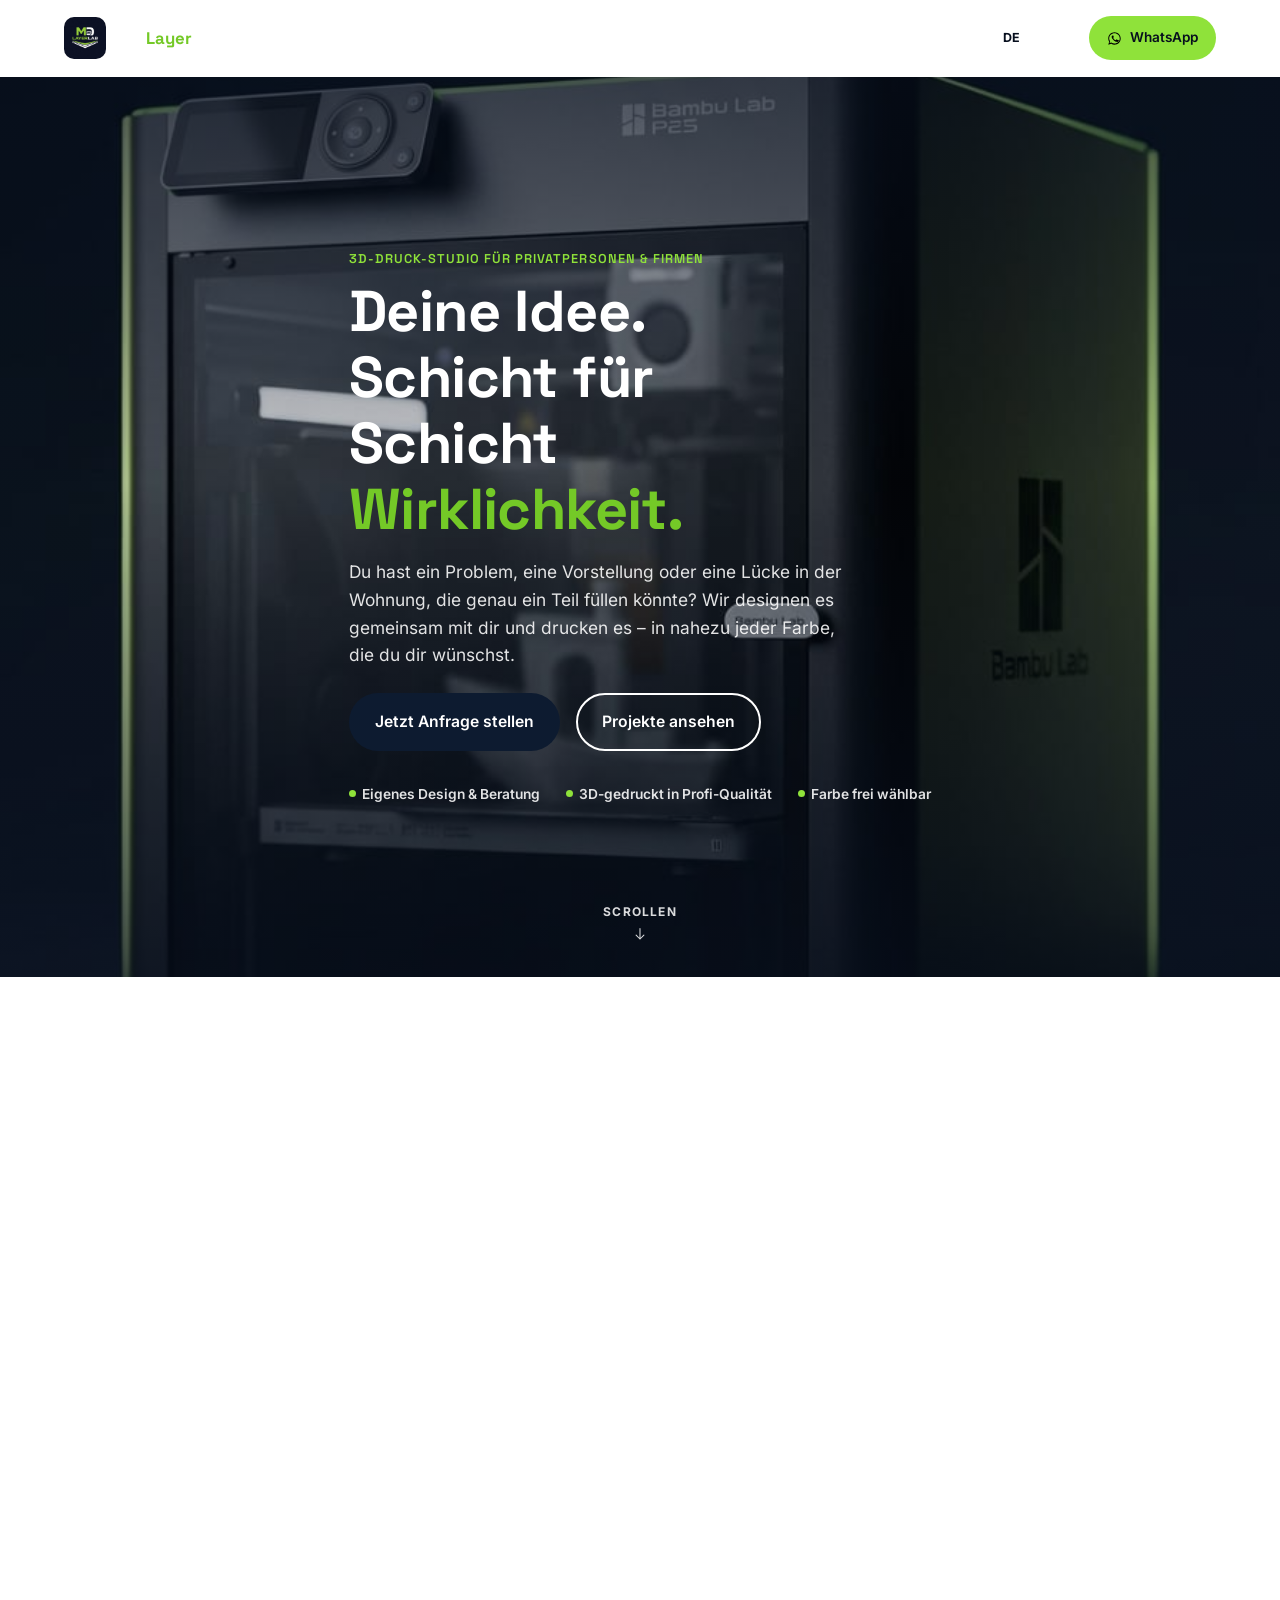
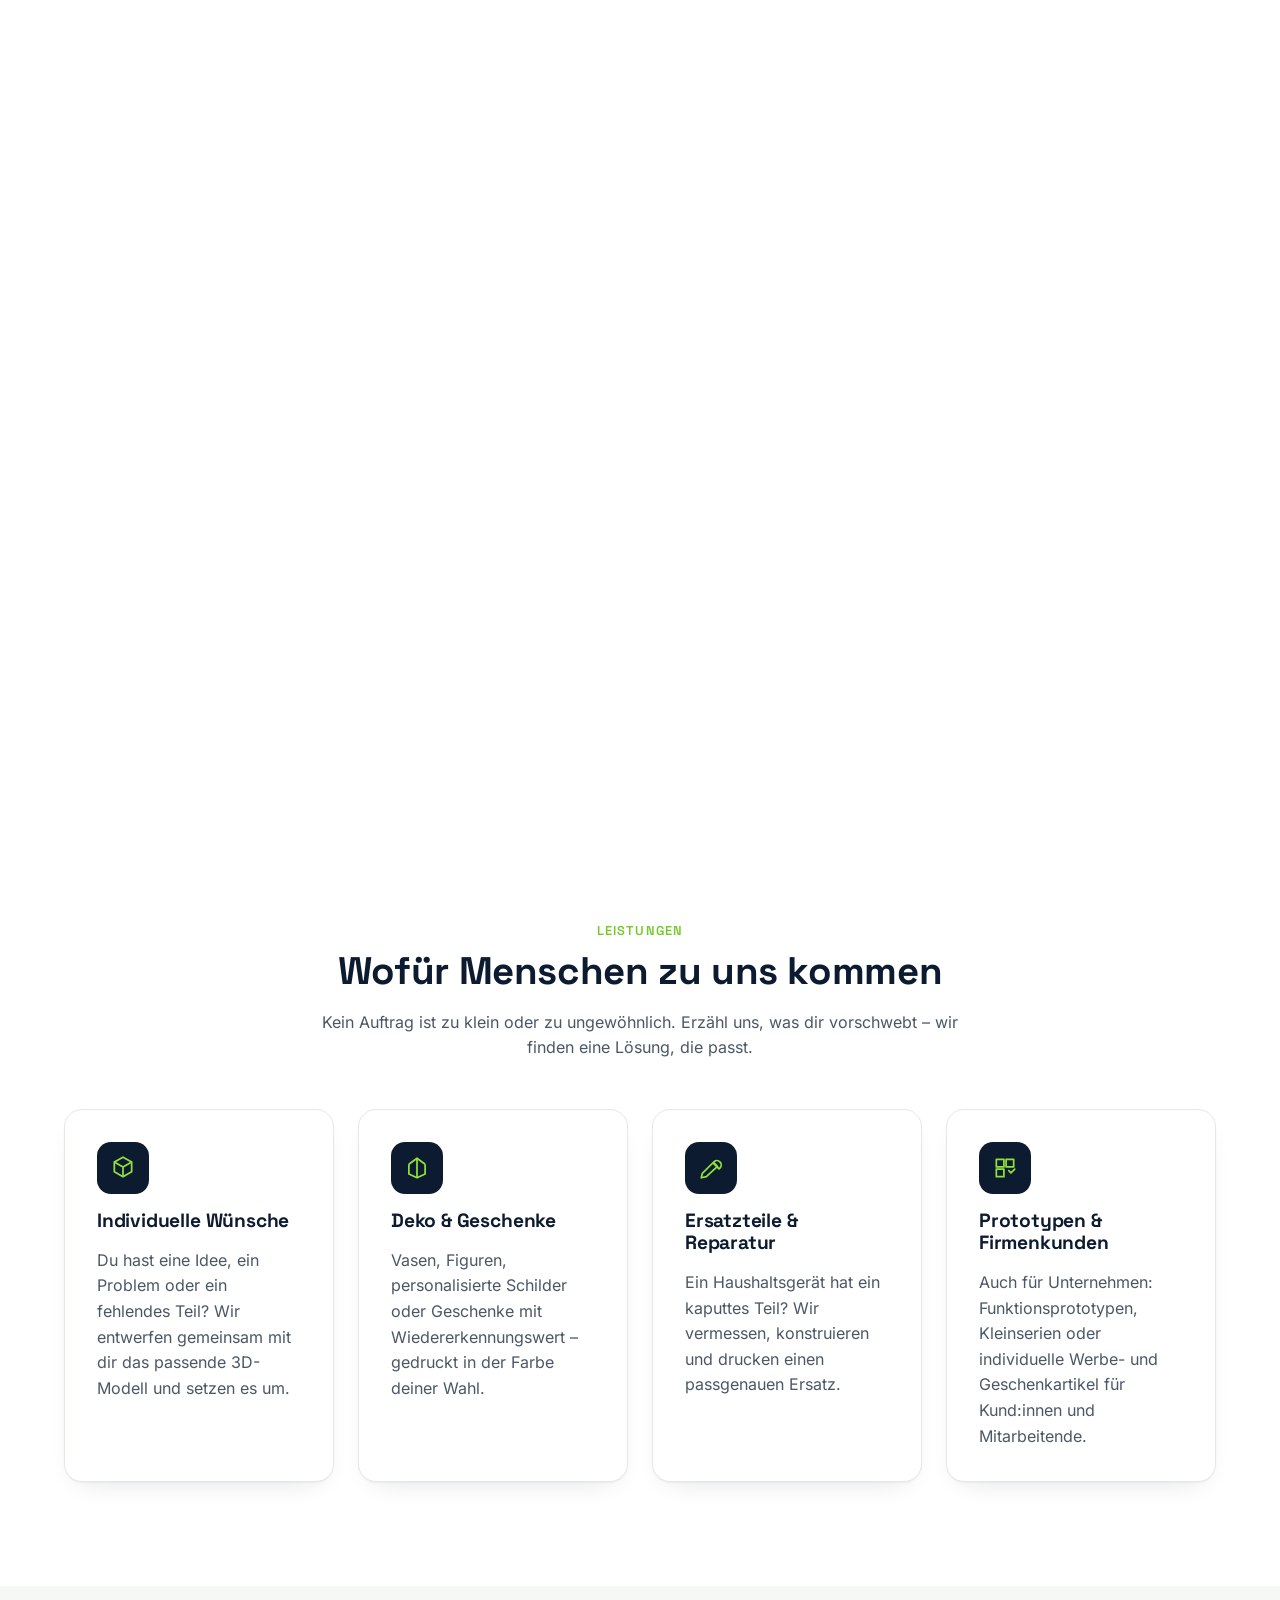
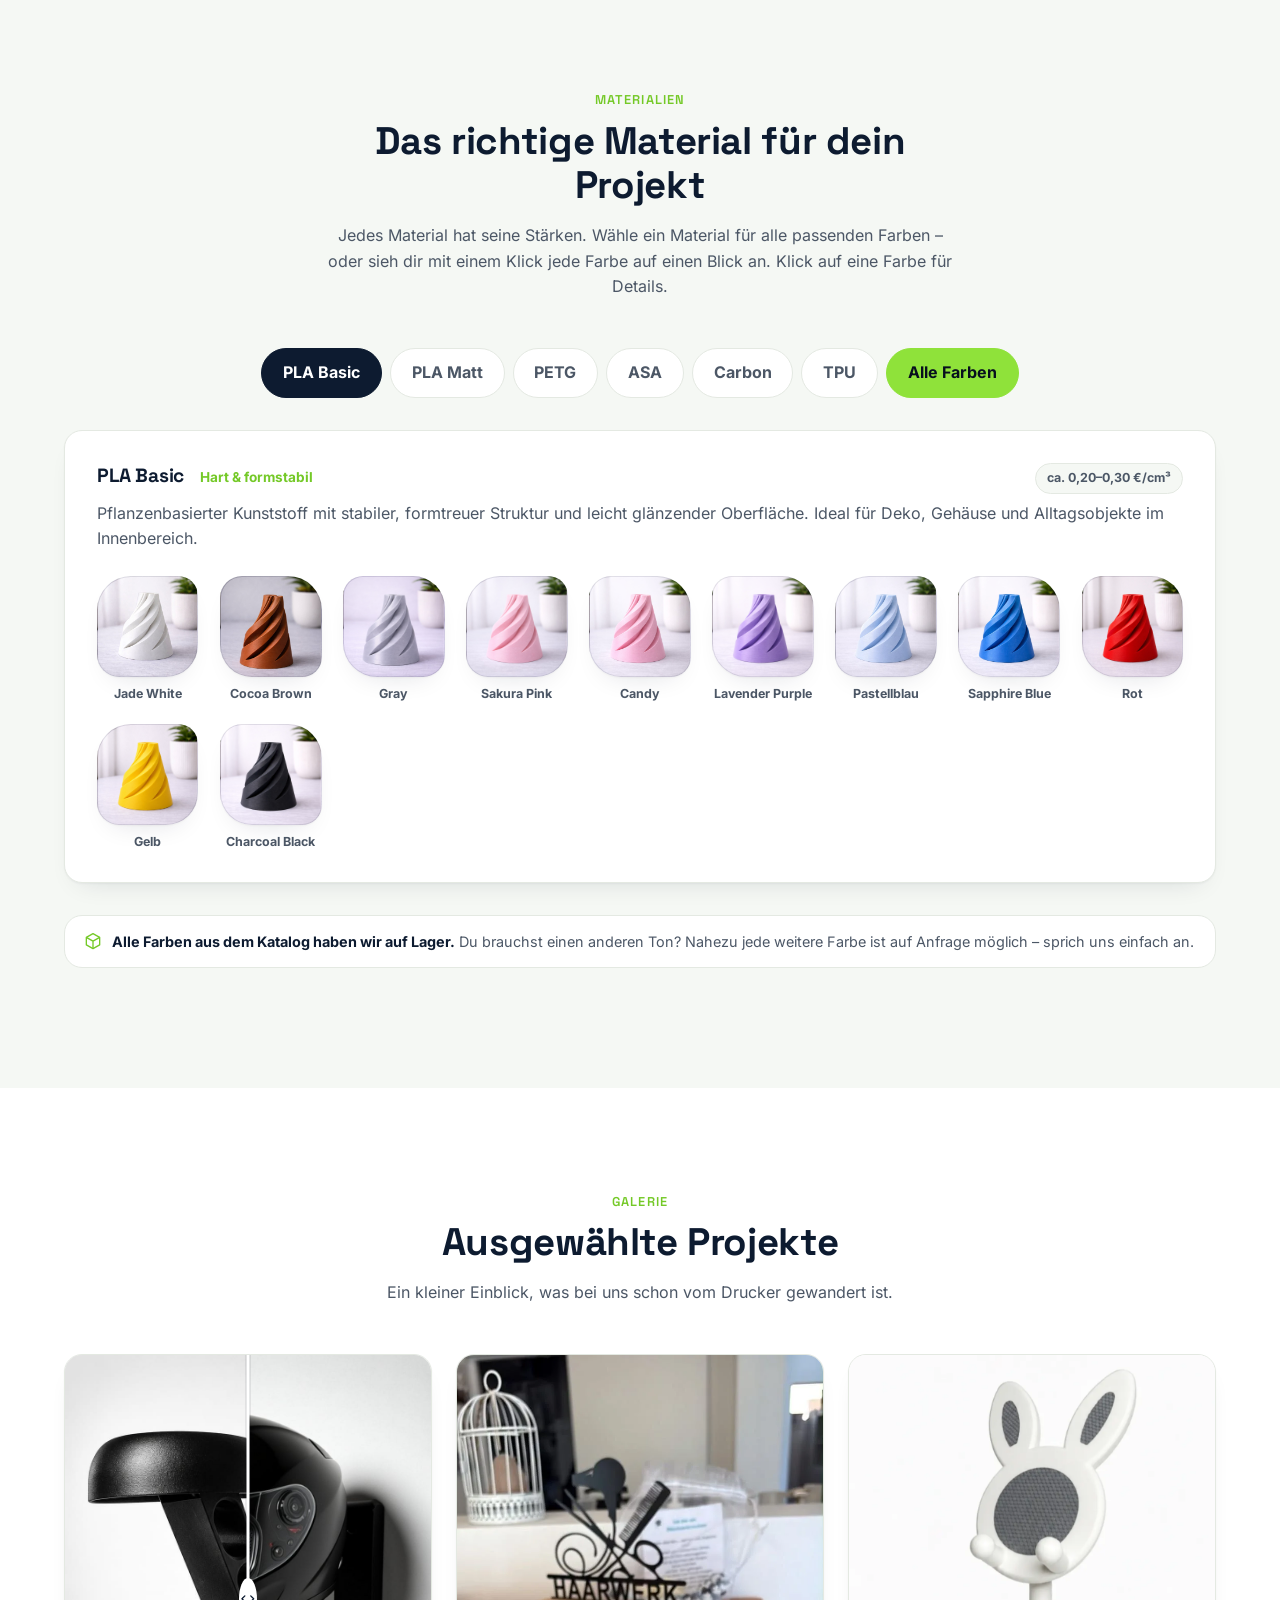
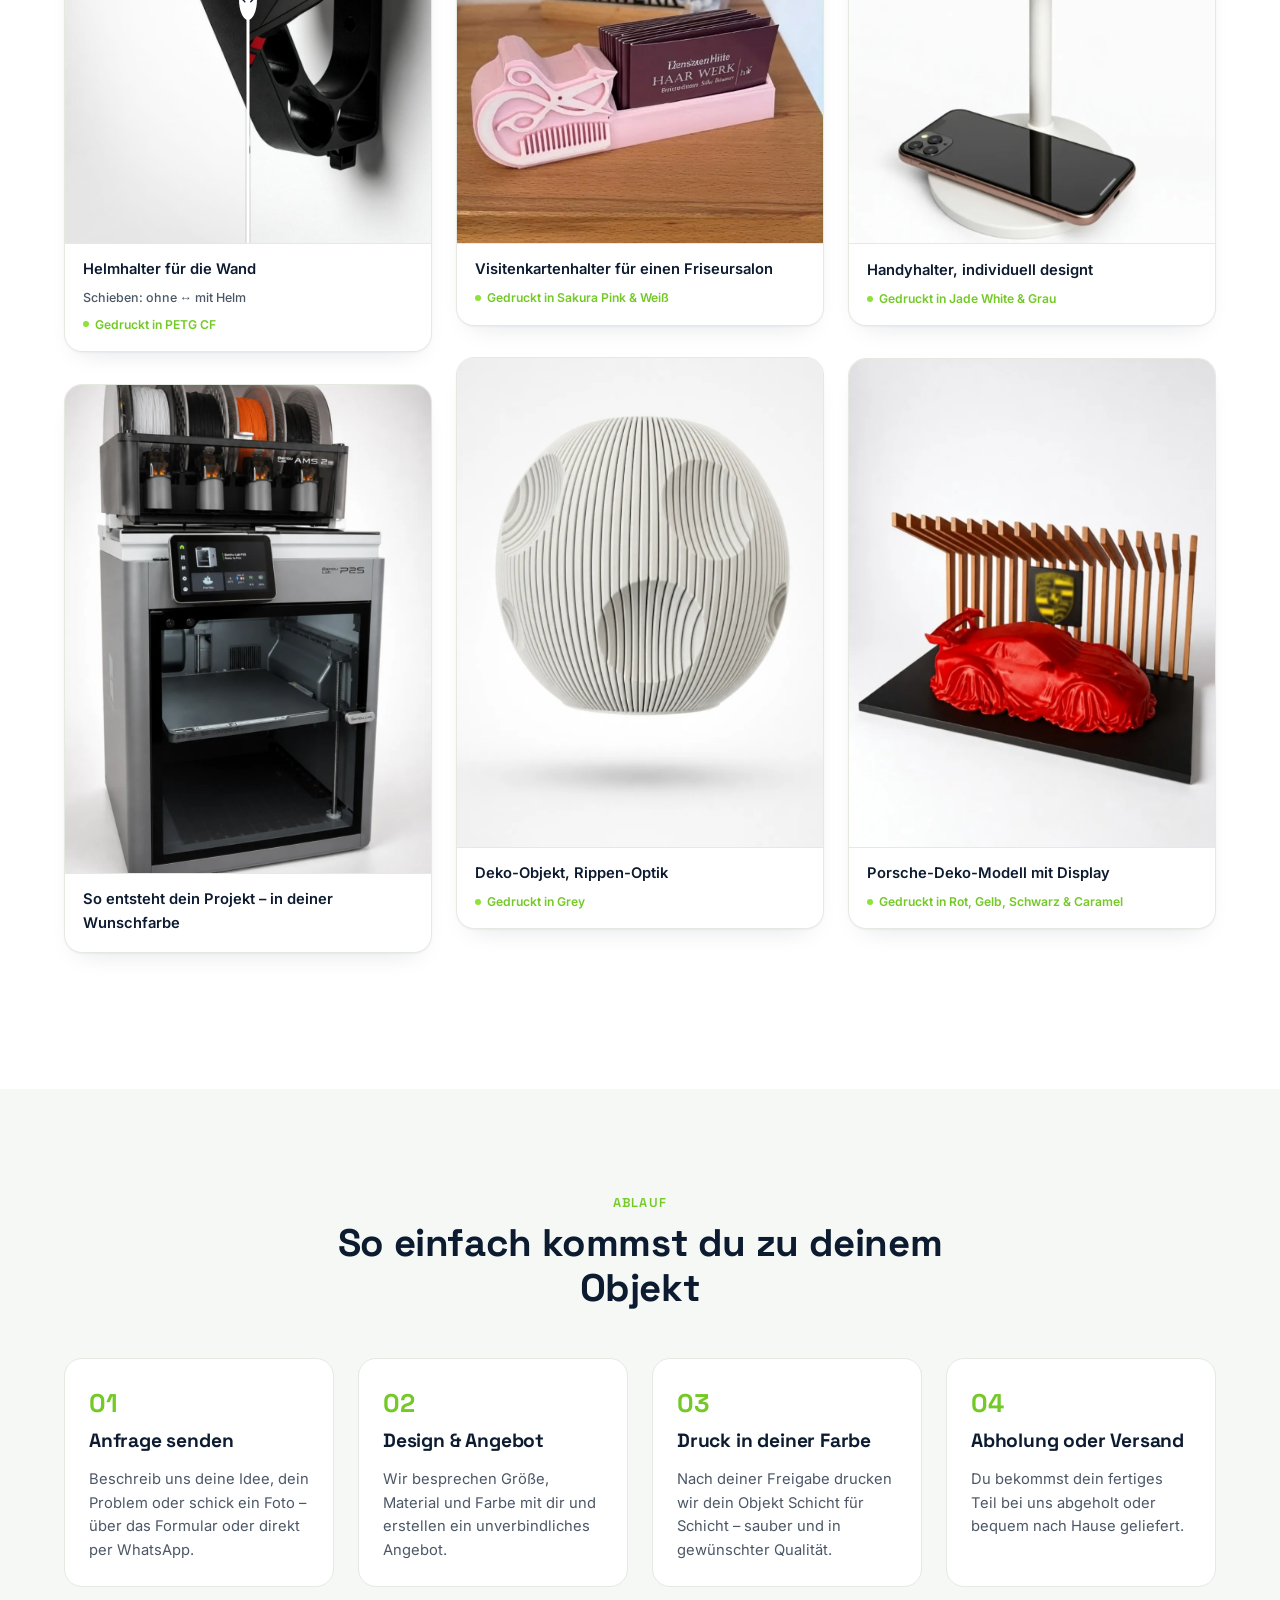
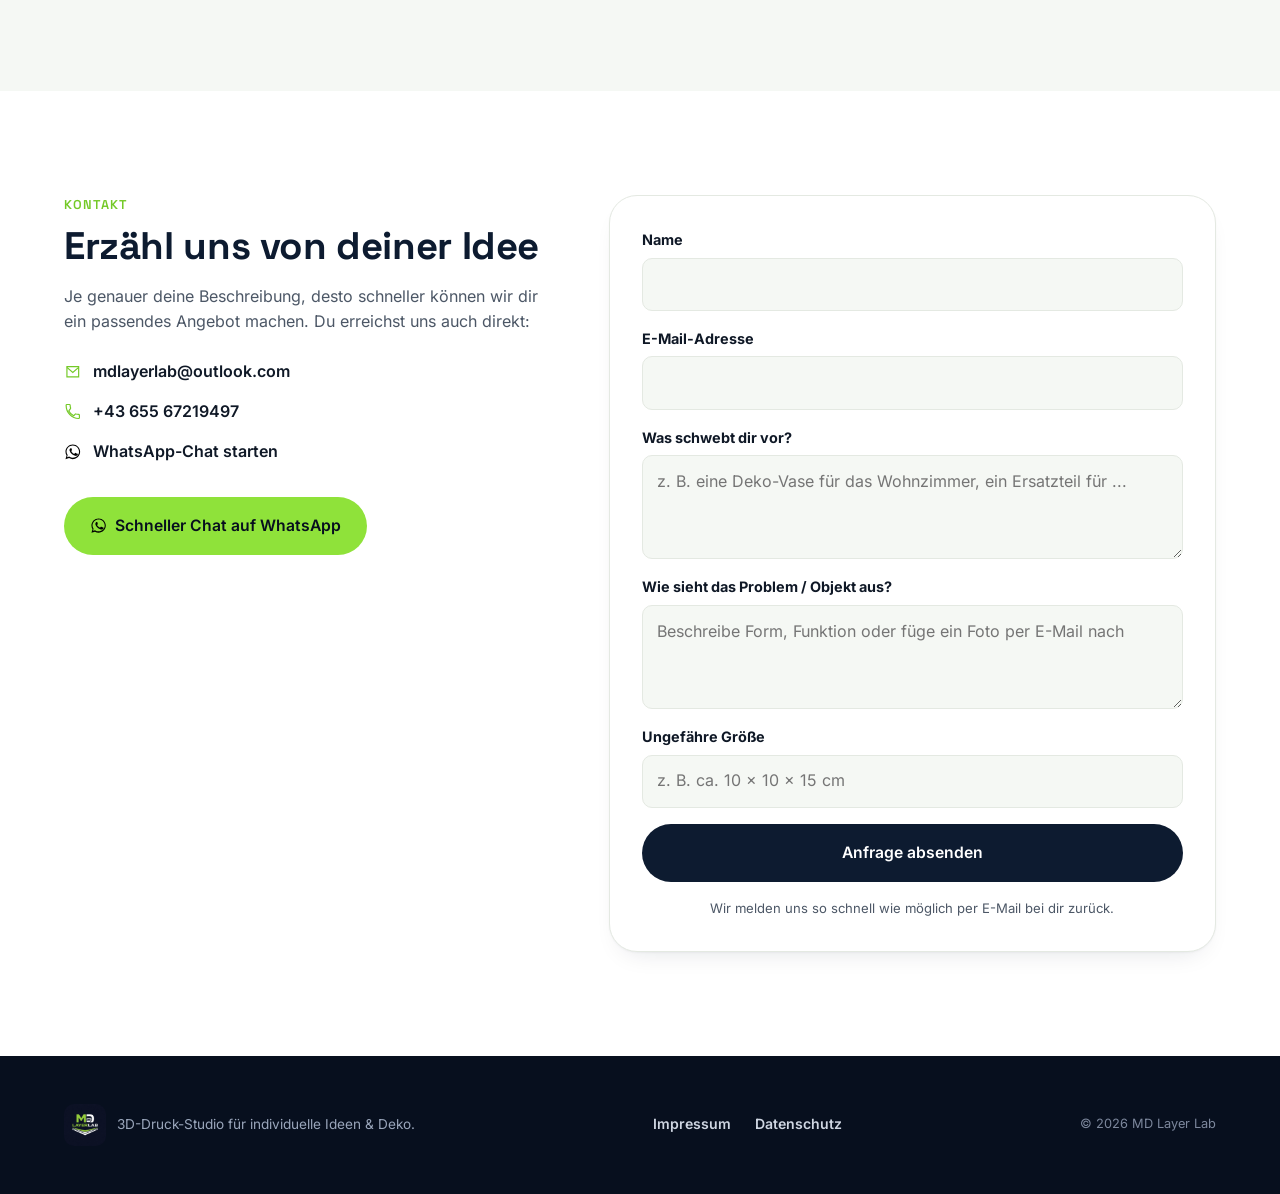
==== index.html @ 044ccdc5 "Self-host Google Fonts to avoid third-party requests Loading fonts live from Google's CDN sends visi" ====
<!DOCTYPE html>
<html lang="de" data-lang="de">
<head>
<meta charset="UTF-8">
<meta name="viewport" content="width=device-width, initial-scale=1">
<title>MD Layer Lab – 3D-Druck nach Maß für Privatpersonen</title>
<meta name="description" content="MD Layer Lab druckt deine Idee: Deko, Ersatzteile und individuelle Lösungen im 3D-Druck – in jeder Farbe, aus hochwertigem Material, persönlich betreut.">
<meta property="og:title" content="MD Layer Lab – 3D-Druck nach Maß">
<meta property="og:description" content="Deine Idee, dein Problem, deine Farbe – wir designen und drucken es für dich.">
<meta property="og:type" content="website">
<meta name="theme-color" content="#0d1b30">
<link rel="icon" href="assets/img/brand/favicon.png" type="image/png">
<link rel="stylesheet" href="assets/fonts/fonts.css">
<link rel="stylesheet" href="assets/css/style.css">
</head>
<body>

<!-- Intro / Layer-Build Animation -->
<div class="intro" id="intro" aria-hidden="true">
  <div class="intro-stack" id="introStack"></div>
  <div class="intro-word">
    <span>MD</span><span class="accent">LAYER</span><span>LAB</span>
  </div>
</div>

<a class="skip-link" href="#main">Zum Inhalt springen</a>

<header class="site-header" id="siteHeader">
  <div class="wrap header-inner">
    <a href="#top" class="brand">
      <img src="assets/img/brand/logo.jpg" alt="MD Layer Lab Logo" class="brand-mark">
      <span class="brand-word">MD <em>Layer</em> Lab</span>
    </a>

    <nav class="main-nav" id="mainNav" aria-label="Hauptnavigation">
      <a href="#leistungen" data-i18n="nav.services">Leistungen</a>
      <a href="#materialien" data-i18n="nav.materials">Materialien</a>
      <a href="#galerie" data-i18n="nav.gallery">Galerie</a>
      <a href="#ablauf" data-i18n="nav.process">Ablauf</a>
      <a href="#kontakt" data-i18n="nav.contact">Kontakt</a>
    </nav>

    <div class="header-actions">
      <button class="lang-toggle" id="langToggle" type="button" aria-label="Sprache wechseln / Switch language">
        <span class="lang-opt is-active" data-lang-opt="de">DE</span>
        <span class="lang-opt" data-lang-opt="en">EN</span>
      </button>
      <a class="btn btn-whatsapp btn-sm header-wa" href="https://wa.me/message/5LC736UJI4IAH1" target="_blank" rel="noopener">
        <svg viewBox="0 0 24 24" class="icon" aria-hidden="true"><path d="M17.5 14.4c-.3-.1-1.6-.8-1.9-.9-.2-.1-.4-.1-.6.1-.2.3-.7.9-.8 1-.1.2-.3.2-.5.1-.3-.1-1.2-.4-2.2-1.4-.8-.7-1.4-1.6-1.5-1.9-.2-.3 0-.4.1-.6.1-.1.3-.3.4-.5.1-.1.2-.3.2-.4.1-.2 0-.4 0-.5C11 9.2 10.5 8 10.3 7.5c-.2-.5-.4-.4-.6-.4h-.5c-.2 0-.5.1-.7.3-.2.3-1 .9-1 2.3s1 2.6 1.1 2.8c.1.2 2 3 4.8 4.3.7.3 1.2.5 1.6.6.7.2 1.3.2 1.8.1.5-.1 1.6-.7 1.9-1.3.2-.6.2-1.1.2-1.3-.1-.1-.3-.2-.5-.3z"/><path d="M12 2C6.5 2 2 6.5 2 12c0 1.9.5 3.7 1.5 5.2L2 22l4.9-1.4C8.4 21.5 10.2 22 12 22c5.5 0 10-4.5 10-10S17.5 2 12 2zm0 18c-1.6 0-3.2-.4-4.5-1.3l-.3-.2-3 .8.8-2.9-.2-.3C3.9 14.9 3.5 13.5 3.5 12 3.5 7.3 7.3 3.5 12 3.5S20.5 7.3 20.5 12 16.7 20 12 20z"/></svg>
        <span>WhatsApp</span>
      </a>
      <button class="nav-toggle" id="navToggle" aria-expanded="false" aria-controls="mainNav" aria-label="Menü öffnen">
        <span></span><span></span><span></span>
      </button>
    </div>
  </div>
</header>

<main id="main">

<!-- HERO -->
<section class="hero" id="top">
  <div class="hero-track">
    <div class="hero-pin">
      <video
        id="heroVideo"
        class="hero-video"
        src="assets/video/hero-print.mp4"
        poster="assets/img/brand/printer.jpg"
        muted
        playsinline
        preload="auto"
        aria-label="3D-Drucker beim Extrudieren von Filament"
      ></video>
      <div class="hero-scrim" aria-hidden="true"></div>

      <div class="wrap hero-content">
        <p class="eyebrow" data-i18n="hero.eyebrow">3D-Druck-Studio für Privatpersonen &amp; Firmen</p>
        <h1 data-i18n="hero.title">Deine Idee.<br>Schicht für Schicht<br><span class="accent-text">Wirklichkeit.</span></h1>
        <p class="lede" data-i18n="hero.lede">Du hast ein Problem, eine Vorstellung oder eine Lücke in der Wohnung, die genau ein Teil füllen könnte? Wir designen es gemeinsam mit dir und drucken es – in nahezu jeder Farbe, die du dir wünschst.</p>
        <div class="hero-cta">
          <a href="#kontakt" class="btn btn-primary" data-i18n="hero.ctaPrimary">Jetzt Anfrage stellen</a>
          <a href="#galerie" class="btn btn-ghost btn-ghost-light" data-i18n="hero.ctaSecondary">Projekte ansehen</a>
        </div>
        <ul class="hero-trust hero-trust-light">
          <li data-i18n="hero.trust1">Eigenes Design &amp; Beratung</li>
          <li data-i18n="hero.trust2">3D-gedruckt in Profi-Qualität</li>
          <li data-i18n="hero.trust3">Farbe frei wählbar</li>
        </ul>
      </div>

      <a class="hero-scroll-cue" href="#leistungen" aria-label="Nach unten scrollen">
        <span data-i18n="hero.scroll">Scrollen</span>
        <svg viewBox="0 0 24 24" class="icon" aria-hidden="true"><path d="M12 4v16m0 0l-6-6m6 6l6-6" fill="none" stroke="currentColor" stroke-width="1.6" stroke-linecap="round" stroke-linejoin="round"/></svg>
      </a>
    </div>
  </div>
</section>

<!-- LEISTUNGEN -->
<section class="section" id="leistungen">
  <div class="wrap">
    <div class="section-head">
      <p class="eyebrow" data-i18n="services.eyebrow">Leistungen</p>
      <h2 data-i18n="services.title">Wofür Menschen zu uns kommen</h2>
      <p class="section-lede" data-i18n="services.lede">Kein Auftrag ist zu klein oder zu ungewöhnlich. Erzähl uns, was dir vorschwebt – wir finden eine Lösung, die passt.</p>
    </div>
    <div class="cards cards-4">
      <article class="card">
        <div class="card-icon">
          <svg viewBox="0 0 24 24" class="icon"><path d="M12 2l8 4.5v9L12 20l-8-4.5v-9L12 2z" fill="none" stroke="currentColor" stroke-width="1.6" stroke-linejoin="round"/><path d="M4 6.5L12 11l8-4.5M12 11v9" fill="none" stroke="currentColor" stroke-width="1.6" stroke-linejoin="round"/></svg>
        </div>
        <h3 data-i18n="services.card1.title">Individuelle Wünsche</h3>
        <p data-i18n="services.card1.text">Du hast eine Idee, ein Problem oder ein fehlendes Teil? Wir entwerfen gemeinsam mit dir das passende 3D-Modell und setzen es um.</p>
      </article>
      <article class="card">
        <div class="card-icon">
          <svg viewBox="0 0 24 24" class="icon"><path d="M12 3v18M4.5 8.5L12 3l7.5 5.5M4.5 8.5v9L12 21l7.5-3.5v-9" fill="none" stroke="currentColor" stroke-width="1.6" stroke-linejoin="round"/></svg>
        </div>
        <h3 data-i18n="services.card2.title">Deko &amp; Geschenke</h3>
        <p data-i18n="services.card2.text">Vasen, Figuren, personalisierte Schilder oder Geschenke mit Wiedererkennungswert – gedruckt in der Farbe deiner Wahl.</p>
      </article>
      <article class="card">
        <div class="card-icon">
          <svg viewBox="0 0 24 24" class="icon"><path d="M14.7 6.3a4 4 0 015.7 5.6l-1 1-5.6-5.6 1-1zM3 21l1-4 10.3-10.3 3.7 3.7L7.7 20 3 21z" fill="none" stroke="currentColor" stroke-width="1.6" stroke-linejoin="round"/></svg>
        </div>
        <h3 data-i18n="services.card3.title">Ersatzteile &amp; Reparatur</h3>
        <p data-i18n="services.card3.text">Ein Haushaltsgerät hat ein kaputtes Teil? Wir vermessen, konstruieren und drucken einen passgenauen Ersatz.</p>
      </article>
      <article class="card">
        <div class="card-icon">
          <svg viewBox="0 0 24 24" class="icon"><path d="M4 4h7v7H4V4zm9 0h7v7h-7V4zM4 13h7v7H4v-7zm11.5 1.5l2 2 3.5-3.5" fill="none" stroke="currentColor" stroke-width="1.6" stroke-linejoin="round" stroke-linecap="round"/></svg>
        </div>
        <h3 data-i18n="services.card4.title">Prototypen &amp; Firmenkunden</h3>
        <p data-i18n="services.card4.text">Auch für Unternehmen: Funktionsprototypen, Kleinserien oder individuelle Werbe- und Geschenkartikel für Kund:innen und Mitarbeitende.</p>
      </article>
    </div>
  </div>
</section>

<!-- MATERIALIEN -->
<section class="section section-soft" id="materialien">
  <div class="wrap">
    <div class="section-head">
      <p class="eyebrow" data-i18n="materials.eyebrow">Materialien</p>
      <h2 data-i18n="materials.title">Das richtige Material für dein Projekt</h2>
      <p class="section-lede" data-i18n="materials.lede">Jedes Material hat seine Stärken. Wähle ein Material für alle passenden Farben – oder sieh dir mit einem Klick jede Farbe auf einen Blick an. Klick auf eine Farbe für Details.</p>
    </div>

    <div class="tabs" id="materialTabs">
      <div class="tab-list" role="tablist" aria-label="Materialien" id="tabList"></div>
      <div class="tab-panels" id="tabPanels"></div>
    </div>

    <p class="materials-note">
      <svg viewBox="0 0 24 24" aria-hidden="true"><path d="M12 2l8 4.5v9L12 20l-8-4.5v-9L12 2z" fill="none" stroke="currentColor" stroke-width="1.6" stroke-linejoin="round"/><path d="M4 6.5L12 11l8-4.5M12 11v9" fill="none" stroke="currentColor" stroke-width="1.6" stroke-linejoin="round"/></svg>
      <span data-i18n="materials.stock"><strong>Alle Farben aus dem Katalog haben wir auf Lager.</strong> Du brauchst einen anderen Ton? Nahezu jede weitere Farbe ist auf Anfrage möglich – sprich uns einfach an.</span>
    </p>
  </div>
</section>

<dialog class="color-dialog" id="colorDialog">
  <button class="color-dialog-close" id="colorDialogClose" type="button" aria-label="Schließen" data-i18n-aria="dialog.close">
    <svg viewBox="0 0 24 24" class="icon"><path d="M6 6l12 12M18 6L6 18" fill="none" stroke="currentColor" stroke-width="2" stroke-linecap="round"/></svg>
  </button>
  <div class="color-dialog-swatch" id="colorDialogSwatch"></div>
  <div class="color-dialog-body">
    <p class="color-dialog-material" id="colorDialogMaterial"></p>
    <h3 id="colorDialogName"></h3>
    <p id="colorDialogDesc"></p>
  </div>
</dialog>

<!-- GALERIE -->
<section class="section" id="galerie">
  <div class="wrap">
    <div class="section-head">
      <p class="eyebrow" data-i18n="gallery.eyebrow">Galerie</p>
      <h2 data-i18n="gallery.title">Ausgewählte Projekte</h2>
      <p class="section-lede" data-i18n="gallery.lede">Ein kleiner Einblick, was bei uns schon vom Drucker gewandert ist.</p>
    </div>
    <div class="showcase-grid">

      <figure class="showcase-card showcase-compare" id="helmCompare">
        <div class="compare-frame">
          <img src="assets/img/gallery/helm-mit.jpg" alt="Wandhalterung für Motorradhelm, mit montiertem Helm" class="compare-img-base">
          <img src="assets/img/gallery/helm-ohne.jpg" alt="Wandhalterung für Motorradhelm, ohne Helm" class="compare-img-top">
          <div
            class="compare-handle"
            role="slider"
            tabindex="0"
            aria-label="Vorher/Nachher: Helmhalter ohne oder mit Helm"
            aria-valuemin="0"
            aria-valuemax="100"
            aria-valuenow="50"
          ><span class="compare-handle-grip"><svg viewBox="0 0 24 24" class="icon"><path d="M8 8l-4 4 4 4M16 8l4 4-4 4" fill="none" stroke="currentColor" stroke-width="1.8" stroke-linecap="round" stroke-linejoin="round"/></svg></span></div>
        </div>
        <figcaption>
          <span data-i18n="gallery.helm">Helmhalter für die Wand</span>
          <span class="compare-hint" data-i18n="gallery.helmHint">Schieben: ohne ↔ mit Helm</span>
          <span class="showcase-material" data-i18n="gallery.helmMat">Gedruckt in PETG CF</span>
        </figcaption>
      </figure>

      <figure class="showcase-card">
        <picture><source srcset="assets/img/gallery/printer-ams.webp" type="image/webp"><img src="assets/img/gallery/printer-ams.jpg" alt="3D-Drucker mit automatischem Farbsystem und mehreren Filamentfarben" loading="lazy"></picture>
        <figcaption><span data-i18n="gallery.printer">So entsteht dein Projekt – in deiner Wunschfarbe</span></figcaption>
      </figure>

      <figure class="showcase-card">
        <picture><source srcset="assets/img/gallery/haarwerk.webp" type="image/webp"><img src="assets/img/gallery/haarwerk.jpg" alt="Visitenkarten-Halter für einen Friseursalon" loading="lazy"></picture>
        <figcaption>
          <span data-i18n="gallery.haarwerk">Visitenkartenhalter für einen Friseursalon</span>
          <span class="showcase-material" data-i18n="gallery.haarwerkMat">Gedruckt in Sakura Pink &amp; Weiß</span>
        </figcaption>
      </figure>

      <figure class="showcase-card">
        <picture><source srcset="assets/img/gallery/sphere.webp" type="image/webp"><img src="assets/img/gallery/sphere.jpg" alt="Gerippte Deko-Kugel" loading="lazy"></picture>
        <figcaption>
          <span data-i18n="gallery.sphere">Deko-Objekt, Rippen-Optik</span>
          <span class="showcase-material" data-i18n="gallery.sphereMat">Gedruckt in Grey</span>
        </figcaption>
      </figure>

      <figure class="showcase-card">
        <picture><source srcset="assets/img/gallery/bunny-halter.webp" type="image/webp"><img src="assets/img/gallery/bunny-halter.jpg" alt="Hasenförmiger Handyhalter" loading="lazy"></picture>
        <figcaption>
          <span data-i18n="gallery.bunny">Handyhalter, individuell designt</span>
          <span class="showcase-material" data-i18n="gallery.bunnyMat">Gedruckt in Jade White &amp; Grau</span>
        </figcaption>
      </figure>

      <figure class="showcase-card">
        <picture><source srcset="assets/img/gallery/porsche.webp" type="image/webp"><img src="assets/img/gallery/porsche.jpg" alt="3D-gedrucktes Porsche-Deko-Modell auf Vitrinen-Sockel" loading="lazy"></picture>
        <figcaption>
          <span data-i18n="gallery.porsche">Porsche-Deko-Modell mit Display</span>
          <span class="showcase-material" data-i18n="gallery.porscheMat">Gedruckt in Rot, Gelb, Schwarz &amp; Caramel</span>
        </figcaption>
      </figure>

    </div>
  </div>
</section>

<!-- ABLAUF -->
<section class="section section-soft" id="ablauf">
  <div class="wrap">
    <div class="section-head">
      <p class="eyebrow" data-i18n="process.eyebrow">Ablauf</p>
      <h2 data-i18n="process.title">So einfach kommst du zu deinem Objekt</h2>
    </div>
    <ol class="steps">
      <li class="step">
        <span class="step-num">01</span>
        <h3 data-i18n="process.step1.title">Anfrage senden</h3>
        <p data-i18n="process.step1.text">Beschreib uns deine Idee, dein Problem oder schick ein Foto – über das Formular oder direkt per WhatsApp.</p>
      </li>
      <li class="step">
        <span class="step-num">02</span>
        <h3 data-i18n="process.step2.title">Design &amp; Angebot</h3>
        <p data-i18n="process.step2.text">Wir besprechen Größe, Material und Farbe mit dir und erstellen ein unverbindliches Angebot.</p>
      </li>
      <li class="step">
        <span class="step-num">03</span>
        <h3 data-i18n="process.step3.title">Druck in deiner Farbe</h3>
        <p data-i18n="process.step3.text">Nach deiner Freigabe drucken wir dein Objekt Schicht für Schicht – sauber und in gewünschter Qualität.</p>
      </li>
      <li class="step">
        <span class="step-num">04</span>
        <h3 data-i18n="process.step4.title">Abholung oder Versand</h3>
        <p data-i18n="process.step4.text">Du bekommst dein fertiges Teil bei uns abgeholt oder bequem nach Hause geliefert.</p>
      </li>
    </ol>
  </div>
</section>

<!-- KONTAKT -->
<section class="section" id="kontakt">
  <div class="wrap kontakt-wrap">
    <div class="kontakt-info">
      <p class="eyebrow" data-i18n="contact.eyebrow">Kontakt</p>
      <h2 data-i18n="contact.title">Erzähl uns von deiner Idee</h2>
      <p class="section-lede" data-i18n="contact.lede">Je genauer deine Beschreibung, desto schneller können wir dir ein passendes Angebot machen. Du erreichst uns auch direkt:</p>

      <ul class="contact-list">
        <li>
          <svg viewBox="0 0 24 24" class="icon" aria-hidden="true"><path d="M4 5h16v14H4z" fill="none" stroke="currentColor" stroke-width="1.6"/><path d="M4 6l8 7 8-7" fill="none" stroke="currentColor" stroke-width="1.6"/></svg>
          <a href="mailto:mdlayerlab@outlook.com">mdlayerlab@outlook.com</a>
        </li>
        <li>
          <svg viewBox="0 0 24 24" class="icon" aria-hidden="true"><path d="M6.6 10.8c1.4 2.8 3.8 5.1 6.6 6.6l2.2-2.2c.3-.3.7-.4 1-.2 1.1.4 2.3.6 3.5.6.6 0 1.1.5 1.1 1.1V20c0 .6-.5 1.1-1.1 1.1C10.7 21.1 2.9 13.3 2.9 3.1 2.9 2.5 3.4 2 4 2h3.3c.6 0 1.1.5 1.1 1.1 0 1.2.2 2.4.6 3.5.1.4 0 .8-.2 1L6.6 10.8z" fill="none" stroke="currentColor" stroke-width="1.6" stroke-linejoin="round"/></svg>
          <a href="tel:+436556 7219497">+43 655 67219497</a>
        </li>
        <li>
          <svg viewBox="0 0 24 24" class="icon" aria-hidden="true"><path d="M17.5 14.4c-.3-.1-1.6-.8-1.9-.9-.2-.1-.4-.1-.6.1-.2.3-.7.9-.8 1-.1.2-.3.2-.5.1-.3-.1-1.2-.4-2.2-1.4-.8-.7-1.4-1.6-1.5-1.9-.2-.3 0-.4.1-.6.1-.1.3-.3.4-.5.1-.1.2-.3.2-.4.1-.2 0-.4 0-.5C11 9.2 10.5 8 10.3 7.5c-.2-.5-.4-.4-.6-.4h-.5c-.2 0-.5.1-.7.3-.2.3-1 .9-1 2.3s1 2.6 1.1 2.8c.1.2 2 3 4.8 4.3.7.3 1.2.5 1.6.6.7.2 1.3.2 1.8.1.5-.1 1.6-.7 1.9-1.3.2-.6.2-1.1.2-1.3-.1-.1-.3-.2-.5-.3z"/><path d="M12 2C6.5 2 2 6.5 2 12c0 1.9.5 3.7 1.5 5.2L2 22l4.9-1.4C8.4 21.5 10.2 22 12 22c5.5 0 10-4.5 10-10S17.5 2 12 2zm0 18c-1.6 0-3.2-.4-4.5-1.3l-.3-.2-3 .8.8-2.9-.2-.3C3.9 14.9 3.5 13.5 3.5 12 3.5 7.3 7.3 3.5 12 3.5S20.5 7.3 20.5 12 16.7 20 12 20z"/></svg>
          <a href="https://wa.me/message/5LC736UJI4IAH1" target="_blank" rel="noopener" data-i18n="contact.whatsapp">WhatsApp-Chat starten</a>
        </li>
      </ul>

      <a class="btn btn-whatsapp" href="https://wa.me/message/5LC736UJI4IAH1" target="_blank" rel="noopener">
        <svg viewBox="0 0 24 24" class="icon" aria-hidden="true"><path d="M17.5 14.4c-.3-.1-1.6-.8-1.9-.9-.2-.1-.4-.1-.6.1-.2.3-.7.9-.8 1-.1.2-.3.2-.5.1-.3-.1-1.2-.4-2.2-1.4-.8-.7-1.4-1.6-1.5-1.9-.2-.3 0-.4.1-.6.1-.1.3-.3.4-.5.1-.1.2-.3.2-.4.1-.2 0-.4 0-.5C11 9.2 10.5 8 10.3 7.5c-.2-.5-.4-.4-.6-.4h-.5c-.2 0-.5.1-.7.3-.2.3-1 .9-1 2.3s1 2.6 1.1 2.8c.1.2 2 3 4.8 4.3.7.3 1.2.5 1.6.6.7.2 1.3.2 1.8.1.5-.1 1.6-.7 1.9-1.3.2-.6.2-1.1.2-1.3-.1-.1-.3-.2-.5-.3z"/><path d="M12 2C6.5 2 2 6.5 2 12c0 1.9.5 3.7 1.5 5.2L2 22l4.9-1.4C8.4 21.5 10.2 22 12 22c5.5 0 10-4.5 10-10S17.5 2 12 2zm0 18c-1.6 0-3.2-.4-4.5-1.3l-.3-.2-3 .8.8-2.9-.2-.3C3.9 14.9 3.5 13.5 3.5 12 3.5 7.3 7.3 3.5 12 3.5S20.5 7.3 20.5 12 16.7 20 12 20z"/></svg>
        <span data-i18n="contact.whatsappBtn">Schneller Chat auf WhatsApp</span>
      </a>
    </div>

    <form class="kontakt-form" id="kontaktForm" action="https://formsubmit.co/mdlayerlab@outlook.com" method="POST">
      <input type="hidden" name="_subject" value="Neue Anfrage über die Website">
      <input type="hidden" name="_template" value="table">
      <input type="hidden" name="_captcha" value="false">
      <input type="text" name="_honey" class="hp-field" tabindex="-1" autocomplete="off" aria-hidden="true">

      <div class="form-row">
        <label for="f-name" data-i18n="form.name">Name</label>
        <input id="f-name" name="Name" type="text" required autocomplete="name">
      </div>

      <div class="form-row">
        <label for="f-email" data-i18n="form.email">E-Mail-Adresse</label>
        <input id="f-email" name="E-Mail" type="email" required autocomplete="email">
      </div>

      <div class="form-row">
        <label for="f-idea" data-i18n="form.idea">Was schwebt dir vor?</label>
        <textarea id="f-idea" name="Idee / Vorstellung" rows="3" required data-i18n-ph="form.ideaPh" placeholder="z. B. eine Deko-Vase für das Wohnzimmer, ein Ersatzteil für ..."></textarea>
      </div>

      <div class="form-row">
        <label for="f-problem" data-i18n="form.problem">Wie sieht das Problem / Objekt aus?</label>
        <textarea id="f-problem" name="Beschreibung des Problems / Objekts" rows="3" data-i18n-ph="form.problemPh" placeholder="Beschreibe Form, Funktion oder füge ein Foto per E-Mail nach"></textarea>
      </div>

      <div class="form-row">
        <label for="f-size" data-i18n="form.size">Ungefähre Größe</label>
        <input id="f-size" name="Größe" type="text" data-i18n-ph="form.sizePh" placeholder="z. B. ca. 10 x 10 x 15 cm">
      </div>

      <button type="submit" class="btn btn-primary btn-block" data-i18n="form.submit">Anfrage absenden</button>
      <p class="form-note" data-i18n="form.note">Wir melden uns so schnell wie möglich per E-Mail bei dir zurück.</p>
    </form>
  </div>
</section>

</main>

<footer class="site-footer">
  <div class="wrap footer-inner">
    <div class="footer-brand">
      <img src="assets/img/brand/logo.jpg" alt="MD Layer Lab Logo" class="brand-mark">
      <p data-i18n="footer.tagline">3D-Druck-Studio für individuelle Ideen &amp; Deko.</p>
    </div>
    <nav class="footer-nav" aria-label="Rechtliches">
      <a href="impressum.html" data-i18n="footer.impressum">Impressum</a>
      <a href="datenschutz.html" data-i18n="footer.privacy">Datenschutz</a>
    </nav>
    <p class="footer-copy">&copy; <span id="year"></span> MD Layer Lab</p>
  </div>
</footer>

<script src="assets/js/main.js"></script>
</body>
</html>
---- assets/fonts/fonts.css ----
@font-face{
  font-family:'Inter';
  font-style:normal;
  font-weight:400;
  font-display:swap;
  src:url('../fonts/Inter-400.woff2') format('woff2');
  unicode-range:U+0000-00FF, U+0131, U+0152-0153, U+02BB-02BC, U+02C6, U+02DA, U+02DC, U+0304, U+0308, U+0329, U+2000-206F, U+20AC, U+2122, U+2191, U+2193, U+2212, U+2215, U+FEFF, U+FFFD;
}

@font-face{
  font-family:'Inter';
  font-style:normal;
  font-weight:500;
  font-display:swap;
  src:url('../fonts/Inter-500.woff2') format('woff2');
  unicode-range:U+0000-00FF, U+0131, U+0152-0153, U+02BB-02BC, U+02C6, U+02DA, U+02DC, U+0304, U+0308, U+0329, U+2000-206F, U+20AC, U+2122, U+2191, U+2193, U+2212, U+2215, U+FEFF, U+FFFD;
}

@font-face{
  font-family:'Inter';
  font-style:normal;
  font-weight:600;
  font-display:swap;
  src:url('../fonts/Inter-600.woff2') format('woff2');
  unicode-range:U+0000-00FF, U+0131, U+0152-0153, U+02BB-02BC, U+02C6, U+02DA, U+02DC, U+0304, U+0308, U+0329, U+2000-206F, U+20AC, U+2122, U+2191, U+2193, U+2212, U+2215, U+FEFF, U+FFFD;
}

@font-face{
  font-family:'Inter';
  font-style:normal;
  font-weight:700;
  font-display:swap;
  src:url('../fonts/Inter-700.woff2') format('woff2');
  unicode-range:U+0000-00FF, U+0131, U+0152-0153, U+02BB-02BC, U+02C6, U+02DA, U+02DC, U+0304, U+0308, U+0329, U+2000-206F, U+20AC, U+2122, U+2191, U+2193, U+2212, U+2215, U+FEFF, U+FFFD;
}

@font-face{
  font-family:'Space Grotesk';
  font-style:normal;
  font-weight:500;
  font-display:swap;
  src:url('../fonts/Space-Grotesk-500.woff2') format('woff2');
  unicode-range:U+0000-00FF, U+0131, U+0152-0153, U+02BB-02BC, U+02C6, U+02DA, U+02DC, U+0304, U+0308, U+0329, U+2000-206F, U+20AC, U+2122, U+2191, U+2193, U+2212, U+2215, U+FEFF, U+FFFD;
}

@font-face{
  font-family:'Space Grotesk';
  font-style:normal;
  font-weight:600;
  font-display:swap;
  src:url('../fonts/Space-Grotesk-600.woff2') format('woff2');
  unicode-range:U+0000-00FF, U+0131, U+0152-0153, U+02BB-02BC, U+02C6, U+02DA, U+02DC, U+0304, U+0308, U+0329, U+2000-206F, U+20AC, U+2122, U+2191, U+2193, U+2212, U+2215, U+FEFF, U+FFFD;
}

@font-face{
  font-family:'Space Grotesk';
  font-style:normal;
  font-weight:700;
  font-display:swap;
  src:url('../fonts/Space-Grotesk-700.woff2') format('woff2');
  unicode-range:U+0000-00FF, U+0131, U+0152-0153, U+02BB-02BC, U+02C6, U+02DA, U+02DC, U+0304, U+0308, U+0329, U+2000-206F, U+20AC, U+2122, U+2191, U+2193, U+2212, U+2215, U+FEFF, U+FFFD;
}
---- assets/css/style.css ----
/* ============ Tokens ============ */
:root{
  --navy-900:#070f1e;
  --navy-800:#0d1b30;
  --navy-700:#15294a;
  --navy-600:#20396200;
  --green-500:#8fe23a;
  --green-600:#74c927;
  --green-100:#e9fbd3;
  --white:#ffffff;
  --bg:#ffffff;
  --bg-soft:#f5f8f4;
  --ink:#0f1826;
  --ink-soft:#4c5766;
  --border:#e4e9e2;

  --font-head:'Space Grotesk', 'Inter', sans-serif;
  --font-body:'Inter', sans-serif;

  --space-1:.5rem;
  --space-2:1rem;
  --space-3:1.5rem;
  --space-4:2rem;
  --space-5:3rem;
  --space-6:4.5rem;
  --space-7:6.5rem;

  --radius-s:10px;
  --radius-m:18px;
  --radius-l:28px;

  --shadow-card:0 1px 2px rgba(13,27,48,.04), 0 12px 28px -16px rgba(13,27,48,.16);
  --shadow-pop:0 20px 45px -20px rgba(13,27,48,.35);

  --container:1200px;
}

*,*::before,*::after{box-sizing:border-box}
html{scroll-behavior:smooth}
@media (prefers-reduced-motion: reduce){
  html{scroll-behavior:auto}
  *,*::before,*::after{animation-duration:.01ms !important;animation-iteration-count:1 !important;transition-duration:.01ms !important;scroll-behavior:auto !important}
}

body{
  margin:0;
  font-family:var(--font-body);
  color:var(--ink);
  background:var(--bg);
  font-size:16px;
  line-height:1.6;
  -webkit-font-smoothing:antialiased;
}

h1,h2,h3,h4{
  font-family:var(--font-head);
  color:var(--navy-800);
  line-height:1.15;
  margin:0 0 var(--space-2);
  letter-spacing:-.01em;
}
h1{font-size:clamp(2.3rem,4.6vw,3.6rem)}
h2{font-size:clamp(1.7rem,3vw,2.4rem)}
h3{font-size:1.2rem}
p{margin:0 0 var(--space-2)}
a{color:inherit}
img{max-width:100%;display:block}
ul,ol{margin:0;padding:0;list-style:none}
button{font:inherit}

.wrap{max-width:var(--container);margin:0 auto;padding:0 var(--space-3)}

.skip-link{
  position:absolute;left:-999px;top:0;background:var(--navy-800);color:#fff;padding:.75rem 1.25rem;
  border-radius:0 0 var(--radius-s) 0;z-index:999;
}
.skip-link:focus{left:0}

.accent-text{color:var(--green-600)}
.eyebrow{
  font-family:var(--font-head);
  font-weight:600;
  letter-spacing:.08em;
  text-transform:uppercase;
  font-size:.8rem;
  color:var(--green-600);
  margin:0 0 var(--space-1);
}

/* ============ Buttons ============ */
.btn{
  display:inline-flex;align-items:center;justify-content:center;gap:.5rem;
  padding:.9rem 1.5rem;border-radius:999px;font-weight:600;
  text-decoration:none;border:2px solid transparent;cursor:pointer;
  transition:transform .15s ease, box-shadow .15s ease, background-color .15s ease, color .15s ease;
  font-size:.98rem;
}
.btn:active{transform:scale(.97)}
.btn-primary{background:var(--navy-800);color:#fff}
.btn-primary:hover{background:var(--navy-700);box-shadow:var(--shadow-pop)}
.btn-ghost{border-color:var(--navy-800);color:var(--navy-800)}
.btn-ghost:hover{background:var(--navy-800);color:#fff}
.btn-whatsapp{background:var(--green-500);color:var(--navy-900)}
.btn-whatsapp:hover{background:var(--green-600)}
.btn-block{width:100%}
.btn-sm{padding:.55rem 1rem;font-size:.85rem}
.icon{width:1.1em;height:1.1em;flex:none}

/* ============ Header ============ */
.site-header{
  position:sticky;top:0;z-index:60;
  background:rgba(255,255,255,.85);
  backdrop-filter:blur(10px);
  border-bottom:1px solid var(--border);
  transition:background-color .3s ease, border-color .3s ease;
}
.site-header.is-transparent{
  background:transparent;border-bottom-color:transparent;backdrop-filter:none;
}
.site-header.is-transparent .main-nav a,
.site-header.is-transparent .brand-word{color:#fff}
.site-header.is-transparent .main-nav a::after{background:#fff}
.site-header.is-transparent .lang-toggle{background:rgba(255,255,255,.15);border-color:rgba(255,255,255,.4)}
.site-header.is-transparent .lang-opt{color:#fff}
.site-header.is-transparent .lang-opt.is-active{background:rgba(255,255,255,.92);color:var(--navy-900)}
.site-header.is-transparent .nav-toggle span{background:#fff}
/* When the mobile menu is open, force the header solid so it stays readable
   over the video/hero and the page never shows through the bar. */
.site-header.nav-open{
  background:rgba(255,255,255,.98);backdrop-filter:blur(10px);
  border-bottom-color:var(--border);
}
.site-header.nav-open .brand-word{color:var(--navy-800)}
.site-header.nav-open .brand-word em{color:var(--green-600)}
.site-header.nav-open .nav-toggle span{background:var(--navy-800)}
.site-header.nav-open .lang-opt{color:var(--ink-soft)}
.site-header.nav-open .lang-opt.is-active{background:var(--navy-800);color:#fff}
.site-header.nav-open .main-nav a{color:var(--ink)}
.site-header.nav-open .main-nav a::after{background:var(--green-500)}
.header-inner{display:flex;align-items:center;gap:var(--space-3);height:76px}
.brand{display:flex;align-items:center;gap:.65rem;text-decoration:none;color:var(--navy-800);margin-right:auto}
.brand-mark{width:42px;height:42px;border-radius:10px;object-fit:cover}
.brand-word{font-family:var(--font-head);font-weight:700;font-size:1.05rem}
.brand-word em{font-style:normal;color:var(--green-600)}

.main-nav{display:flex;gap:var(--space-4);align-items:center}
.main-nav a{
  text-decoration:none;color:var(--ink);font-weight:600;font-size:.94rem;
  position:relative;padding:.3rem 0;
}
.main-nav a::after{
  content:"";position:absolute;left:0;right:0;bottom:-2px;height:2px;background:var(--green-500);
  transform:scaleX(0);transition:transform .2s ease;transform-origin:left;
}
.main-nav a:hover::after{transform:scaleX(1)}

.header-actions{display:flex;align-items:center;gap:.9rem}
.lang-toggle{
  display:flex;align-items:center;background:var(--bg-soft);border:1px solid var(--border);
  border-radius:999px;padding:.25rem;gap:.15rem;
}
.lang-opt{padding:.3rem .6rem;border-radius:999px;font-size:.78rem;font-weight:700;color:var(--ink-soft)}
.lang-opt.is-active{background:var(--navy-800);color:#fff}

.nav-toggle{display:none;flex-direction:column;justify-content:center;gap:5px;width:38px;height:38px;background:none;border:none;cursor:pointer}
.nav-toggle span{display:block;height:2px;background:var(--navy-800);border-radius:2px}

@media (max-width:900px){
  /* The header's backdrop-filter makes it the containing block for this
     fixed menu, so we set an explicit height instead of relying on bottom:0
     (which would collapse against the 76px-tall header). */
  .main-nav{
    position:fixed;top:76px;left:0;right:0;bottom:auto;height:calc(100dvh - 76px);
    background:#fff;flex-direction:column;justify-content:center;
    padding:var(--space-4) var(--space-3) var(--space-6);gap:var(--space-4);
    transform:translateY(-8px);opacity:0;pointer-events:none;transition:opacity .2s ease, transform .2s ease;
  }
  .main-nav.is-open{opacity:1;transform:translateY(0);pointer-events:auto}
  .main-nav a{font-size:1.3rem;color:var(--ink)}
  .nav-toggle{display:flex}
  .header-wa{display:none}
}

/* ============ Intro layer-build animation ============ */
.intro{
  position:fixed;inset:0;z-index:999;background:var(--navy-900);
  display:flex;align-items:center;justify-content:center;flex-direction:column;
  transition:opacity .5s ease, visibility .5s ease;
  overflow:hidden;
}
.intro.is-done{opacity:0;visibility:hidden;pointer-events:none}
.intro-stack{
  position:relative;width:180px;height:130px;margin-bottom:1.75rem;
}
.intro-layer{
  position:absolute;left:0;right:0;height:12px;border-radius:3px;
  transform:translateY(20px) scaleX(.7);opacity:0;
  animation:layerUp .5s cubic-bezier(.2,.8,.2,1) forwards;
}
@keyframes layerUp{
  to{transform:translateY(0) scaleX(1);opacity:1}
}
.intro-word{
  font-family:var(--font-head);font-weight:700;letter-spacing:.12em;
  color:#fff;font-size:1.1rem;display:flex;gap:.5rem;
  opacity:0;animation:wordIn .6s ease forwards;animation-delay:.75s;
}
.intro-word .accent{color:var(--green-500)}
@keyframes wordIn{to{opacity:1}}
body.no-js .intro{display:none}

/* ============ Hero (full-bleed, scroll-pinned video) ============ */
.hero{position:relative}
.hero-track{position:relative;height:100vh}
.hero-pin{
  position:sticky;top:0;height:100vh;width:100%;overflow:hidden;
  display:flex;align-items:center;
}
.hero-video{
  position:absolute;inset:0;width:100%;height:100%;object-fit:cover;background:var(--navy-900);
}
.hero-scrim{
  position:absolute;inset:0;
  background:linear-gradient(180deg, rgba(7,15,30,.68) 0%, rgba(7,15,30,.22) 45%, rgba(7,15,30,.72) 100%);
}
.hero-content{position:relative;z-index:1;color:#fff}
.hero h1{max-width:14ch;color:#fff}
.hero .eyebrow{color:var(--green-500)}
.hero .lede{max-width:46ch;color:rgba(255,255,255,.88);font-size:1.08rem}
.hero-cta{display:flex;gap:var(--space-2);flex-wrap:wrap;margin:var(--space-3) 0 var(--space-4)}
.btn-ghost-light{border-color:#fff;color:#fff}
.btn-ghost-light:hover{background:#fff;color:var(--navy-900)}
.hero-trust{display:flex;flex-wrap:wrap;gap:.6rem 1.6rem}
.hero-trust li{font-size:.86rem;font-weight:600;display:flex;align-items:center;gap:.4rem}
.hero-trust li::before{content:"";width:7px;height:7px;border-radius:50%;background:var(--green-500);flex:none}
.hero-trust-light li{color:rgba(255,255,255,.88)}

.hero-scroll-cue{
  position:absolute;left:50%;bottom:2.2rem;transform:translateX(-50%);z-index:2;
  display:flex;flex-direction:column;align-items:center;gap:.3rem;
  color:#fff;font-size:.75rem;font-weight:700;letter-spacing:.1em;text-transform:uppercase;
  text-decoration:none;cursor:pointer;
  opacity:.85;animation:scrollCueBounce 2s ease-in-out infinite;
}
.hero-scroll-cue:hover{opacity:1}
.hero-scroll-cue:focus-visible{outline:2px solid #fff;outline-offset:6px;border-radius:8px}
.hero-scroll-cue .icon{width:1.3em;height:1.3em}
@keyframes scrollCueBounce{0%,100%{transform:translate(-50%,0)}50%{transform:translate(-50%,8px)}}

/* Pin the hero video while scrolling through an extended track on desktop */
@media (min-width:1001px){
  .hero-track{height:260vh}
}

/* ============ Sections ============ */
.section{padding:var(--space-7) 0}
.section-soft{background:var(--bg-soft)}
.section-head{max-width:640px;margin:0 auto var(--space-5);text-align:center}
.section-head.left{margin-left:0;text-align:left}
.section-lede{color:var(--ink-soft)}

/* ============ Cards ============ */
.cards{display:grid;gap:var(--space-3)}
.cards-3{grid-template-columns:repeat(3,1fr)}
.cards-4{grid-template-columns:repeat(4,1fr)}
@media (max-width:900px){.cards-3{grid-template-columns:1fr}}
@media (max-width:1000px){.cards-4{grid-template-columns:repeat(2,1fr)}}
@media (max-width:560px){.cards-4{grid-template-columns:1fr}}
.card{
  background:#fff;border:1px solid var(--border);border-radius:var(--radius-m);
  padding:var(--space-4);box-shadow:var(--shadow-card);
  transition:transform .2s ease, box-shadow .2s ease;
}
.card:hover{transform:translateY(-4px);box-shadow:var(--shadow-pop)}
.card-icon{
  width:52px;height:52px;border-radius:14px;background:var(--navy-800);
  color:var(--green-500);display:flex;align-items:center;justify-content:center;margin-bottom:var(--space-2);
}
.card-icon .icon{width:26px;height:26px}
.card p{color:var(--ink-soft);margin-bottom:0}

/* ============ Tabs ============ */
.tab-list{display:flex;gap:.5rem;flex-wrap:wrap;justify-content:center;margin-bottom:var(--space-4)}
.tab-btn{
  background:#fff;border:1px solid var(--border);padding:.7rem 1.3rem;border-radius:999px;
  font-weight:700;color:var(--ink-soft);cursor:pointer;transition:all .15s ease;
}
.tab-btn:hover{border-color:var(--navy-800)}
.tab-btn.is-active{background:var(--navy-800);border-color:var(--navy-800);color:#fff}
.tab-btn.tab-btn-all{background:var(--green-500);border-color:var(--green-500);color:var(--navy-900)}
.tab-btn.tab-btn-all.is-active{background:var(--navy-800);border-color:var(--navy-800);color:#fff}

.tab-panel{
  background:#fff;border:1px solid var(--border);border-radius:var(--radius-m);
  padding:var(--space-4);box-shadow:var(--shadow-card);
}
.tab-panel-head{display:flex;flex-wrap:wrap;align-items:baseline;gap:.6rem 1rem;margin-bottom:.4rem}
.tab-panel-head h3{margin:0}
.tab-panel-tagline{color:var(--green-600);font-weight:700;font-size:.85rem}
.tab-panel-price{
  margin-left:auto;background:var(--bg-soft);border:1px solid var(--border);
  padding:.3rem .7rem;border-radius:999px;font-size:.78rem;font-weight:700;color:var(--ink-soft);
}
.tab-panel-desc{color:var(--ink-soft);margin-bottom:var(--space-3)}

.materials-note{
  display:flex;align-items:flex-start;gap:.6rem;
  margin-top:var(--space-4);padding:.9rem 1.1rem;
  background:#fff;border:1px solid var(--border);border-radius:var(--radius-m);
  color:var(--ink-soft);font-size:.9rem;line-height:1.5;
}
.materials-note svg{width:1.25rem;height:1.25rem;color:var(--green-600);flex:none;margin-top:.05rem}
.materials-note strong{color:var(--navy-800);font-weight:700}

.material-group{margin-bottom:var(--space-4)}
.material-group:last-child{margin-bottom:0}
.material-group-title{
  font-family:var(--font-head);font-weight:700;font-size:1rem;color:var(--navy-800);
  margin-bottom:.6rem;
}

.swatch-grid{
  display:grid;grid-template-columns:repeat(auto-fill,minmax(100px,1fr));gap:1.35rem;
}
.swatch{
  background:none;border:none;padding:0;cursor:pointer;display:flex;flex-direction:column;align-items:center;gap:.55rem;
  font:inherit;color:inherit;
}
.swatch-dot{
  width:100%;aspect-ratio:1/1;border-radius:34px 20px 32px 22px;border:1.5px solid rgba(15,24,38,.1);
  background-size:cover;background-position:center;position:relative;overflow:hidden;
  box-shadow:var(--shadow-card);transition:transform .18s ease, box-shadow .18s ease, border-radius .18s ease;
}
.swatch-dot::after{
  content:"";position:absolute;inset:0;pointer-events:none;
  background:radial-gradient(120% 90% at 22% 16%, rgba(255,255,255,.65), rgba(255,255,255,0) 55%);
  mix-blend-mode:soft-light;
}
.swatch:nth-child(3n+2) .swatch-dot{border-radius:22px 34px 20px 32px}
.swatch:nth-child(3n) .swatch-dot{border-radius:20px 32px 22px 34px}
.swatch:hover .swatch-dot,.swatch:focus-visible .swatch-dot{
  transform:translateY(-4px) scale(1.05);box-shadow:var(--shadow-pop);border-radius:50% 42% 48% 50%/48% 46% 54% 52%;
}
.swatch:focus-visible{outline:2px solid var(--green-600);outline-offset:4px;border-radius:34px}
.swatch-dot.is-clear{
  background-color:#fafcf9;
  background-image:repeating-linear-gradient(45deg, rgba(15,24,38,.06) 0 2px, transparent 2px 10px);
  border-style:dashed;
}
.swatch-label{font-size:.78rem;font-weight:700;color:var(--ink-soft);text-align:center;line-height:1.3}

/* ============ Color info dialog ============ */
.color-dialog{
  border:none;border-radius:var(--radius-l);padding:0;max-width:420px;width:calc(100% - 2rem);
  box-shadow:var(--shadow-pop);overflow:hidden;
}
.color-dialog::backdrop{background:rgba(7,15,30,.55);backdrop-filter:blur(2px)}
.color-dialog-swatch{
  aspect-ratio:1/1;max-height:56vh;
  background-size:contain;background-repeat:no-repeat;background-position:center;
  background-color:#efeee9;
}
.color-dialog-swatch.is-clear{
  aspect-ratio:auto;height:150px;
  background-color:#fafcf9;
  background-image:repeating-linear-gradient(45deg, rgba(15,24,38,.07) 0 3px, transparent 3px 14px);
}
.color-dialog-body{padding:var(--space-3) var(--space-4) var(--space-4)}
.color-dialog-material{
  color:var(--green-600);font-weight:700;font-size:.78rem;text-transform:uppercase;letter-spacing:.06em;
  margin:0 0 .3rem;
}
.color-dialog-body h3{margin-bottom:.4rem}
.color-dialog-body p:last-child{color:var(--ink-soft);margin-bottom:0}
.color-dialog-close{
  position:absolute;top:.7rem;right:.7rem;width:34px;height:34px;border-radius:50%;
  background:rgba(255,255,255,.85);border:none;display:flex;align-items:center;justify-content:center;
  cursor:pointer;color:var(--navy-800);
}
.color-dialog-close:hover{background:#fff}

/* ============ Gallery / Showcase ============ */
/* Masonry via CSS columns: every photo keeps its own natural aspect ratio
   (nothing cropped, no leftover empty space), which is what keeps a mixed
   set of portrait/landscape product shots looking uniform and clean. */
.showcase-grid{
  column-count:3;column-gap:var(--space-3);
}
.showcase-card{
  display:inline-block;width:100%;break-inside:avoid;margin:0 0 var(--space-3);
  background:#fff;border:1px solid var(--border);border-radius:var(--radius-m);
  overflow:hidden;box-shadow:var(--shadow-card);
  transition:transform .2s ease, box-shadow .2s ease;
}
.showcase-card:hover{transform:translateY(-4px);box-shadow:var(--shadow-pop)}
.showcase-card-wide{column-span:all}
.showcase-card picture,
.showcase-card img{display:block;width:100%;height:auto}
.showcase-card figcaption{
  padding:.9rem 1.1rem 1.05rem;font-weight:600;font-size:.92rem;color:var(--navy-800);
  border-top:1px solid var(--border);
  display:flex;align-items:center;justify-content:space-between;gap:.4rem .6rem;flex-wrap:wrap;
}
.showcase-material{
  flex-basis:100%;font-weight:600;font-size:.76rem;color:var(--green-600);
  display:inline-flex;align-items:center;gap:.4rem;
}
.showcase-material::before{
  content:"";width:6px;height:6px;border-radius:50%;background:var(--green-500);flex:none;
}

/* Before/after drag-slider for the helmet mount */
.showcase-compare .compare-frame{
  position:relative;aspect-ratio:3/4;overflow:hidden;background:var(--bg-soft);
  touch-action:none;cursor:ew-resize;
}
.showcase-compare .compare-img-base,.showcase-compare .compare-img-top{
  position:absolute;inset:0;width:100%;height:100%;object-fit:cover;user-select:none;-webkit-user-drag:none;
}
.showcase-compare .compare-img-top{clip-path:inset(0 50% 0 0)}
.compare-handle{
  position:absolute;top:0;bottom:0;left:50%;width:0;
  display:flex;align-items:center;justify-content:center;
  transform:translateX(-50%);
}
.compare-handle::before{
  content:"";position:absolute;top:0;bottom:0;left:50%;width:3px;
  background:#fff;transform:translateX(-50%);box-shadow:0 0 0 1px rgba(15,24,38,.15);
}
.compare-handle-grip{
  position:relative;width:42px;height:42px;border-radius:50%;background:#fff;
  display:flex;align-items:center;justify-content:center;color:var(--navy-800);
  box-shadow:var(--shadow-pop);pointer-events:none;
}
.compare-handle:focus-visible .compare-handle-grip{outline:2px solid var(--green-600);outline-offset:2px}
.compare-hint{font-weight:500;font-size:.78rem;color:var(--ink-soft)}

@media (max-width:900px){
  .showcase-grid{column-count:2}
}
@media (max-width:560px){
  .showcase-grid{column-count:1}
}

/* ============ Steps ============ */
.steps{display:grid;grid-template-columns:repeat(4,1fr);gap:var(--space-3)}
@media (max-width:900px){.steps{grid-template-columns:1fr 1fr}}
@media (max-width:560px){.steps{grid-template-columns:1fr}}
.step{
  background:#fff;border:1px solid var(--border);border-radius:var(--radius-m);
  padding:var(--space-3);
}
.step-num{
  display:inline-block;font-family:var(--font-head);font-weight:700;color:var(--green-600);
  font-size:1.6rem;margin-bottom:.4rem;
}
.step p{color:var(--ink-soft);font-size:.92rem;margin-bottom:0}

/* ============ Contact ============ */
.kontakt-wrap{display:grid;grid-template-columns:.9fr 1.1fr;gap:var(--space-5)}
@media (max-width:900px){.kontakt-wrap{grid-template-columns:1fr}}
.contact-list{display:flex;flex-direction:column;gap:.9rem;margin:var(--space-3) 0 var(--space-4)}
.contact-list li{display:flex;align-items:center;gap:.7rem;font-weight:600}
.contact-list a{text-decoration:none}
.contact-list a:hover{color:var(--green-600)}
.contact-list .icon{color:var(--green-600)}

.kontakt-form{
  background:#fff;border:1px solid var(--border);border-radius:var(--radius-l);
  padding:var(--space-4);box-shadow:var(--shadow-card);display:flex;flex-direction:column;gap:var(--space-2);
}
.form-row{display:flex;flex-direction:column;gap:.4rem}
.form-row label{font-weight:700;font-size:.9rem}
.form-row input,.form-row textarea{
  border:1.5px solid var(--border);border-radius:var(--radius-s);padding:.8rem .9rem;
  font:inherit;color:var(--ink);background:var(--bg-soft);resize:vertical;
  transition:border-color .15s ease, background .15s ease;
}
.form-row input:focus,.form-row textarea:focus{
  outline:none;border-color:var(--green-500);background:#fff;
}
.form-note{font-size:.82rem;color:var(--ink-soft);text-align:center;margin:0}
.hp-field{position:absolute;left:-9999px;width:1px;height:1px;opacity:0}

/* ============ Footer ============ */
.site-footer{background:var(--navy-900);color:#cfd6e2;padding:var(--space-5) 0}
.footer-inner{display:flex;flex-wrap:wrap;align-items:center;gap:var(--space-3);justify-content:space-between}
.footer-brand{display:flex;align-items:center;gap:.7rem}
.footer-brand p{margin:0;font-size:.85rem;color:#9aa6bb}
.footer-nav{display:flex;gap:var(--space-3)}
.footer-nav a{text-decoration:none;font-weight:600;font-size:.88rem;color:#cfd6e2}
.footer-nav a:hover{color:var(--green-500)}
.footer-copy{margin:0;font-size:.8rem;color:#7c879c;width:100%;text-align:center}
@media (min-width:700px){.footer-copy{width:auto;text-align:right}}

/* ============ Legal pages ============ */
.legal{padding:var(--space-6) 0;max-width:760px;margin:0 auto}
.legal h1{margin-bottom:var(--space-3)}
.legal h2{font-size:1.2rem;margin-top:var(--space-4)}
.legal p,.legal li{color:var(--ink-soft)}
.legal a{color:var(--navy-800);text-decoration:underline}
.back-link{display:inline-block;margin-bottom:var(--space-3);font-weight:600;text-decoration:none;color:var(--navy-800)}
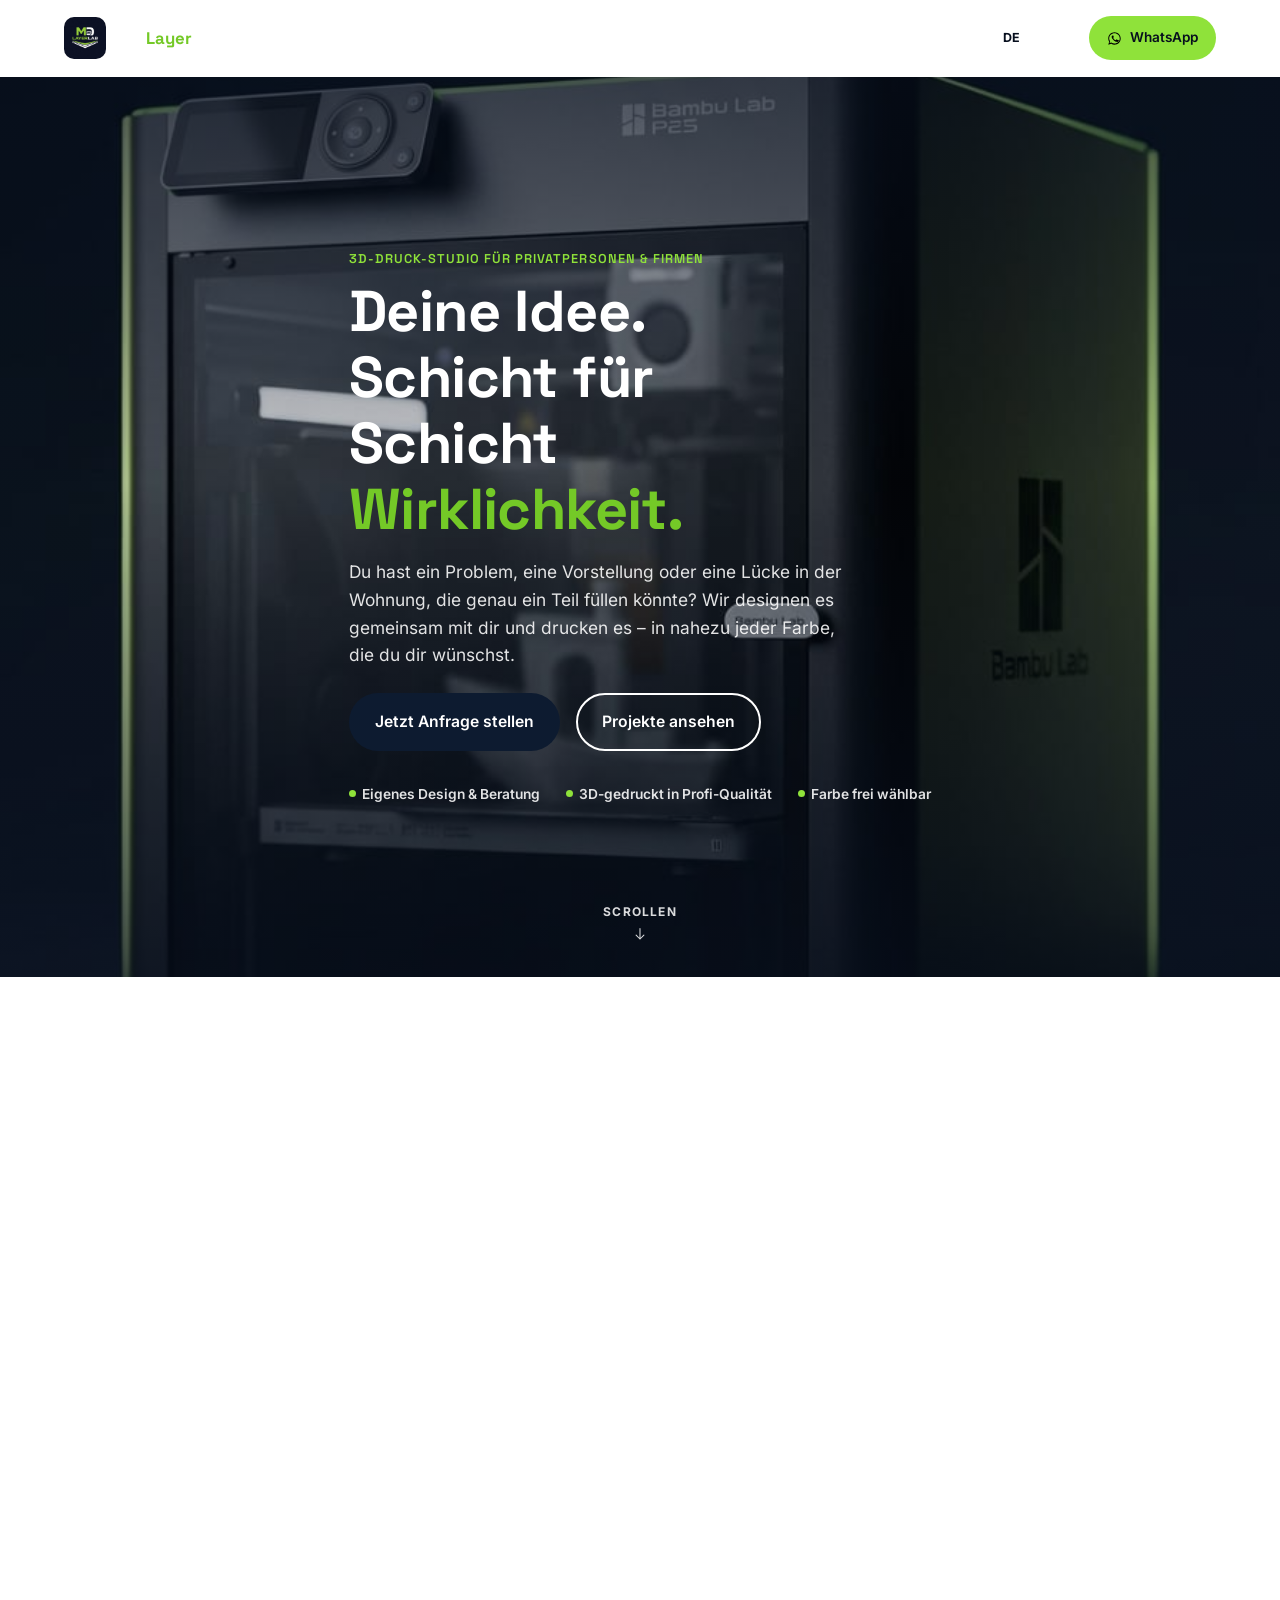
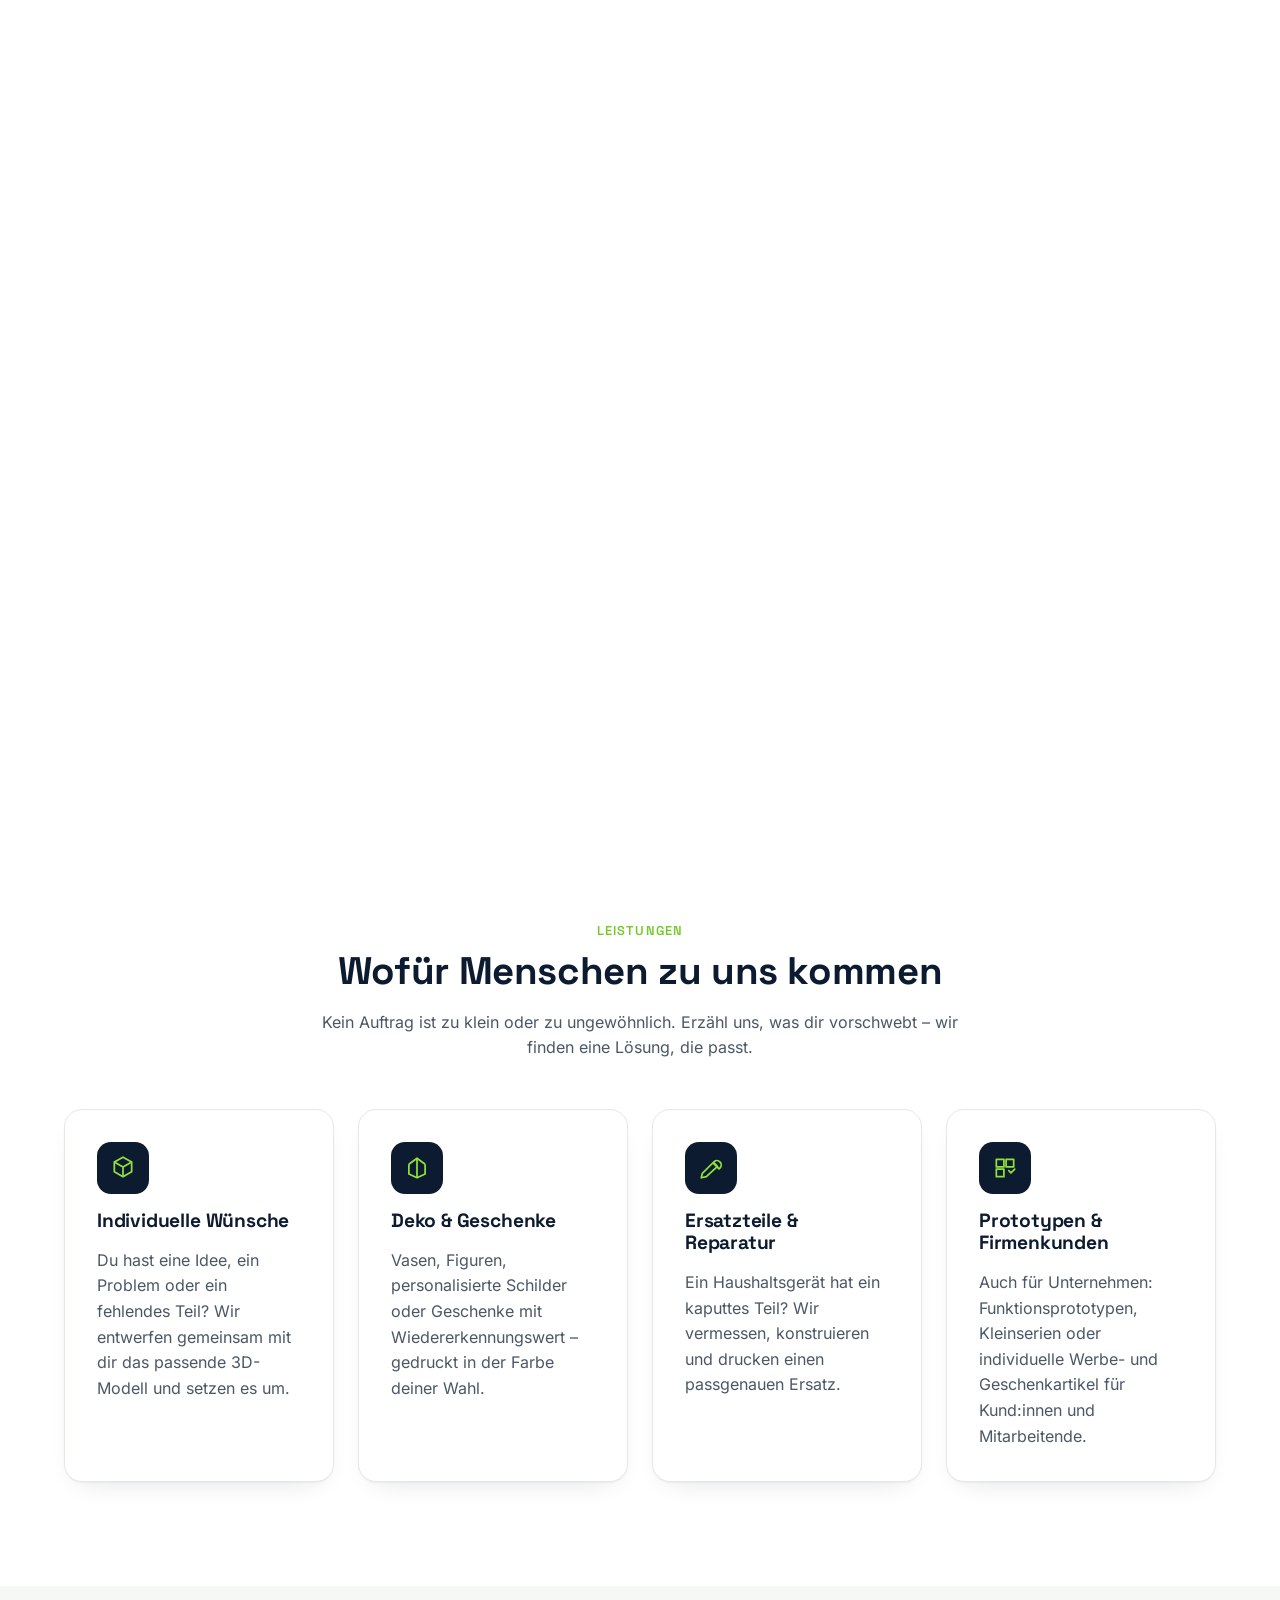
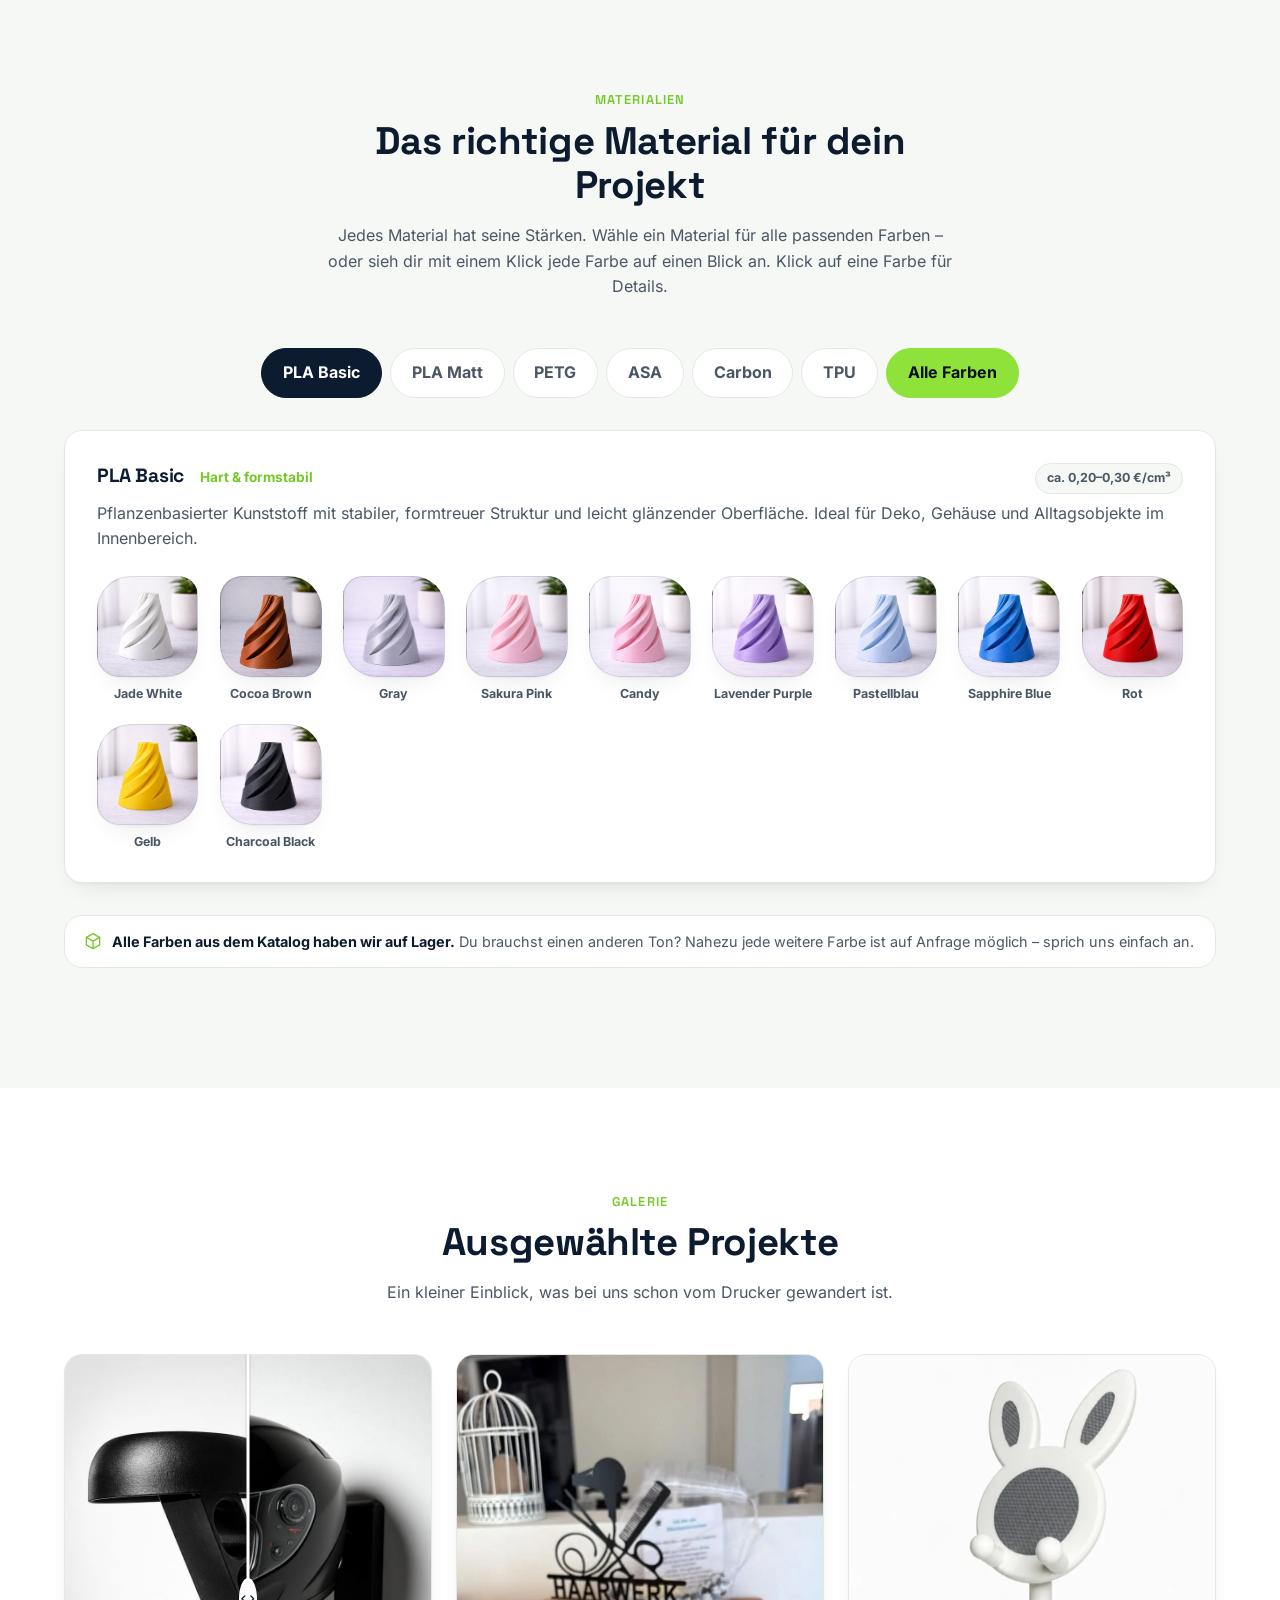
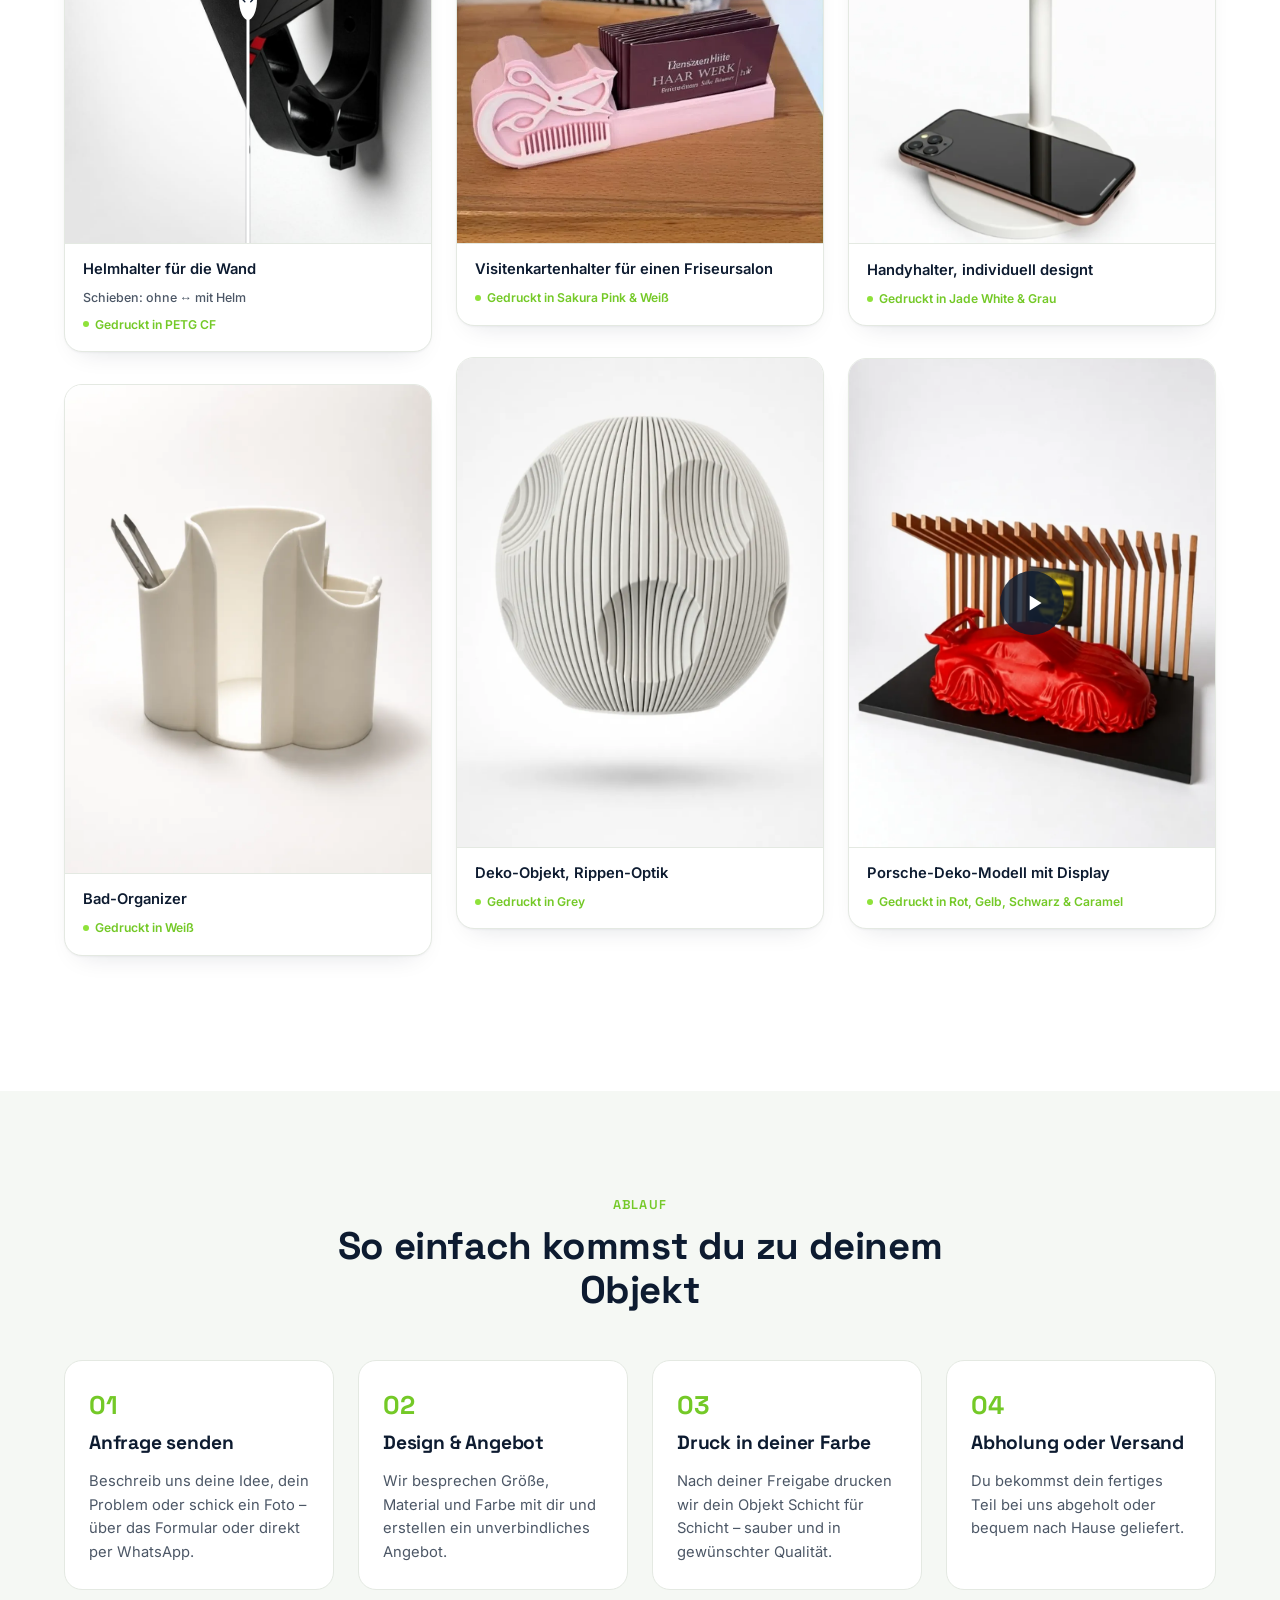
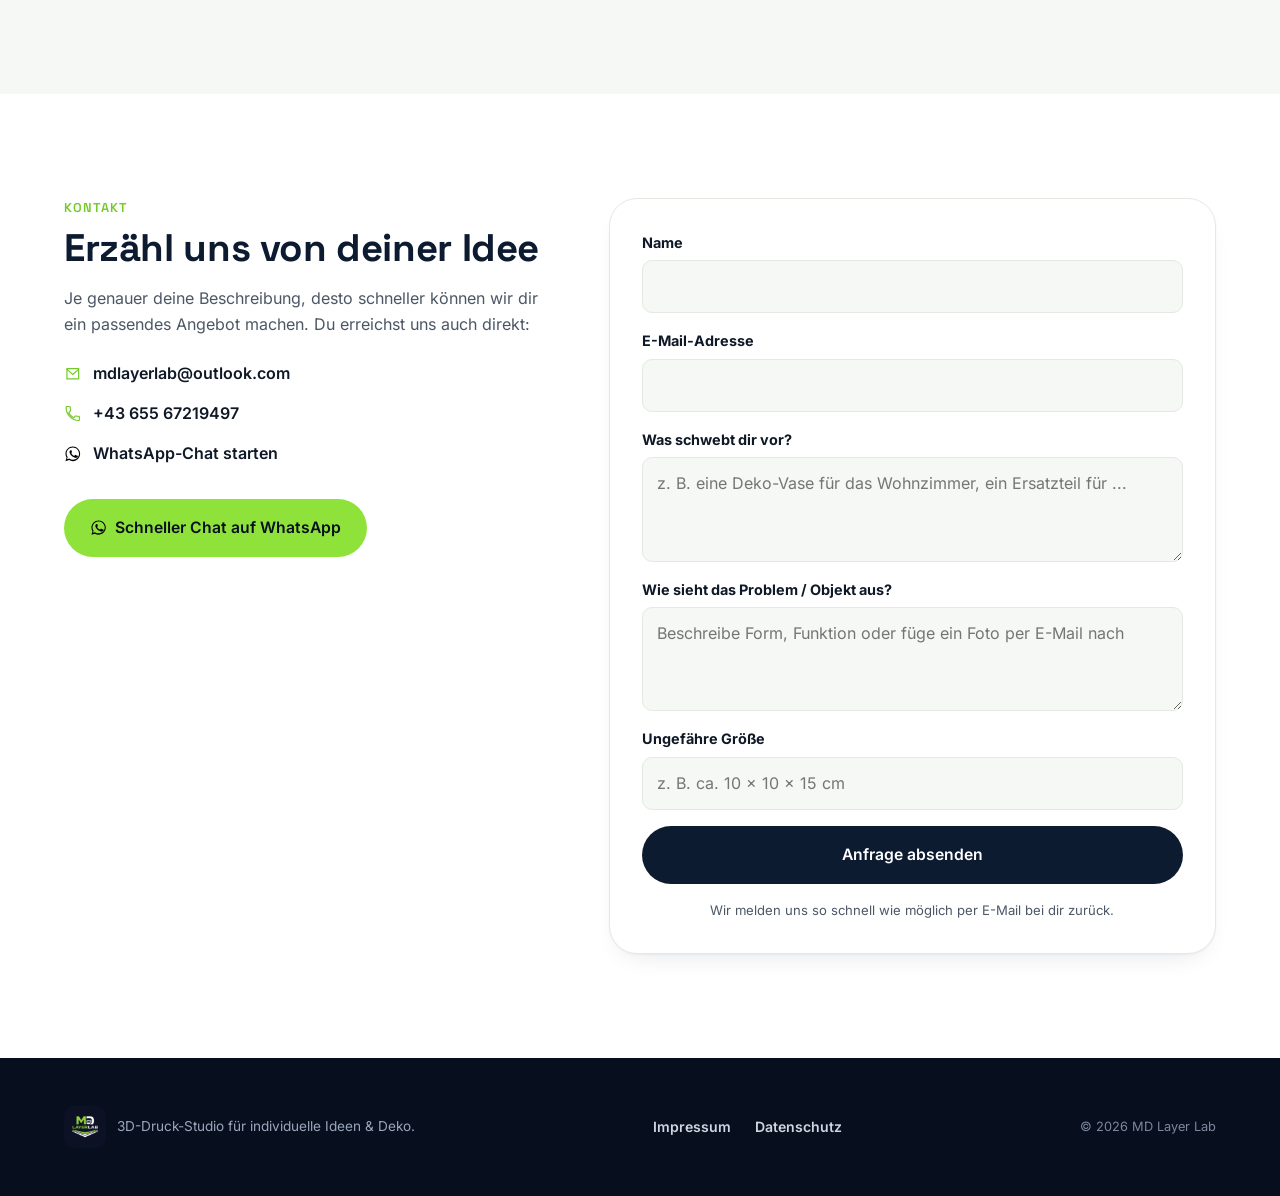
==== commit 5e03f231: "Swap printer photo for bathroom organizer, add click-to-play Porsche video - Removed the printer gal" ====
--- a/index.html
+++ b/index.html
@@ -203,8 +203,11 @@
       </figure>
 
       <figure class="showcase-card">
-        <picture><source srcset="assets/img/gallery/printer-ams.webp" type="image/webp"><img src="assets/img/gallery/printer-ams.jpg" alt="3D-Drucker mit automatischem Farbsystem und mehreren Filamentfarben" loading="lazy"></picture>
-        <figcaption><span data-i18n="gallery.printer">So entsteht dein Projekt – in deiner Wunschfarbe</span></figcaption>
+        <picture><source srcset="assets/img/gallery/cotton-holder.webp" type="image/webp"><img src="assets/img/gallery/cotton-holder.jpg" alt="Organizer für Wattepads und Pinzette" loading="lazy"></picture>
+        <figcaption>
+          <span data-i18n="gallery.cotton">Bad-Organizer</span>
+          <span class="showcase-material" data-i18n="gallery.cottonMat">Gedruckt in Weiß</span>
+        </figcaption>
       </figure>
 
       <figure class="showcase-card">
@@ -231,8 +234,12 @@
         </figcaption>
       </figure>
 
-      <figure class="showcase-card">
-        <picture><source srcset="assets/img/gallery/porsche.webp" type="image/webp"><img src="assets/img/gallery/porsche.jpg" alt="3D-gedrucktes Porsche-Deko-Modell auf Vitrinen-Sockel" loading="lazy"></picture>
+      <figure class="showcase-card showcase-video" id="porscheVideo">
+        <button type="button" class="video-play-frame" aria-label="Video abspielen: Porsche-Deko-Modell">
+          <picture><source srcset="assets/img/gallery/porsche.webp" type="image/webp"><img src="assets/img/gallery/porsche.jpg" alt="3D-gedrucktes Porsche-Deko-Modell auf Vitrinen-Sockel" loading="lazy"></picture>
+          <span class="video-play-btn"><svg viewBox="0 0 24 24" class="icon"><path d="M8 5v14l11-7L8 5z" fill="currentColor"/></svg></span>
+          <video src="assets/video/porsche.mp4" muted playsinline loop preload="none"></video>
+        </button>
         <figcaption>
           <span data-i18n="gallery.porsche">Porsche-Deko-Modell mit Display</span>
           <span class="showcase-material" data-i18n="gallery.porscheMat">Gedruckt in Rot, Gelb, Schwarz &amp; Caramel</span>
--- a/assets/css/style.css
+++ b/assets/css/style.css
@@ -409,6 +409,29 @@
   content:"";width:6px;height:6px;border-radius:50%;background:var(--green-500);flex:none;
 }
 
+/* Click-to-play product video card */
+.video-play-frame{
+  position:relative;display:block;width:100%;padding:0;margin:0;border:none;
+  background:none;cursor:pointer;
+}
+.video-play-frame picture,
+.video-play-frame img{width:100%;height:auto;display:block;transition:opacity .2s ease}
+.video-play-btn{
+  position:absolute;top:50%;left:50%;transform:translate(-50%,-50%);
+  width:64px;height:64px;border-radius:50%;background:rgba(13,27,48,.82);
+  color:#fff;display:flex;align-items:center;justify-content:center;
+  box-shadow:var(--shadow-pop);transition:transform .18s ease, background-color .18s ease;
+}
+.video-play-btn .icon{width:26px;height:26px;margin-left:3px}
+.video-play-frame:hover .video-play-btn{transform:translate(-50%,-50%) scale(1.08);background:var(--navy-900)}
+.video-play-frame video{
+  position:absolute;inset:0;width:100%;height:100%;object-fit:cover;
+  opacity:0;pointer-events:none;
+}
+.video-play-frame.is-playing picture,
+.video-play-frame.is-playing .video-play-btn{opacity:0;pointer-events:none}
+.video-play-frame.is-playing video{opacity:1;pointer-events:auto}
+
 /* Before/after drag-slider for the helmet mount */
 .showcase-compare .compare-frame{
   position:relative;aspect-ratio:3/4;overflow:hidden;background:var(--bg-soft);
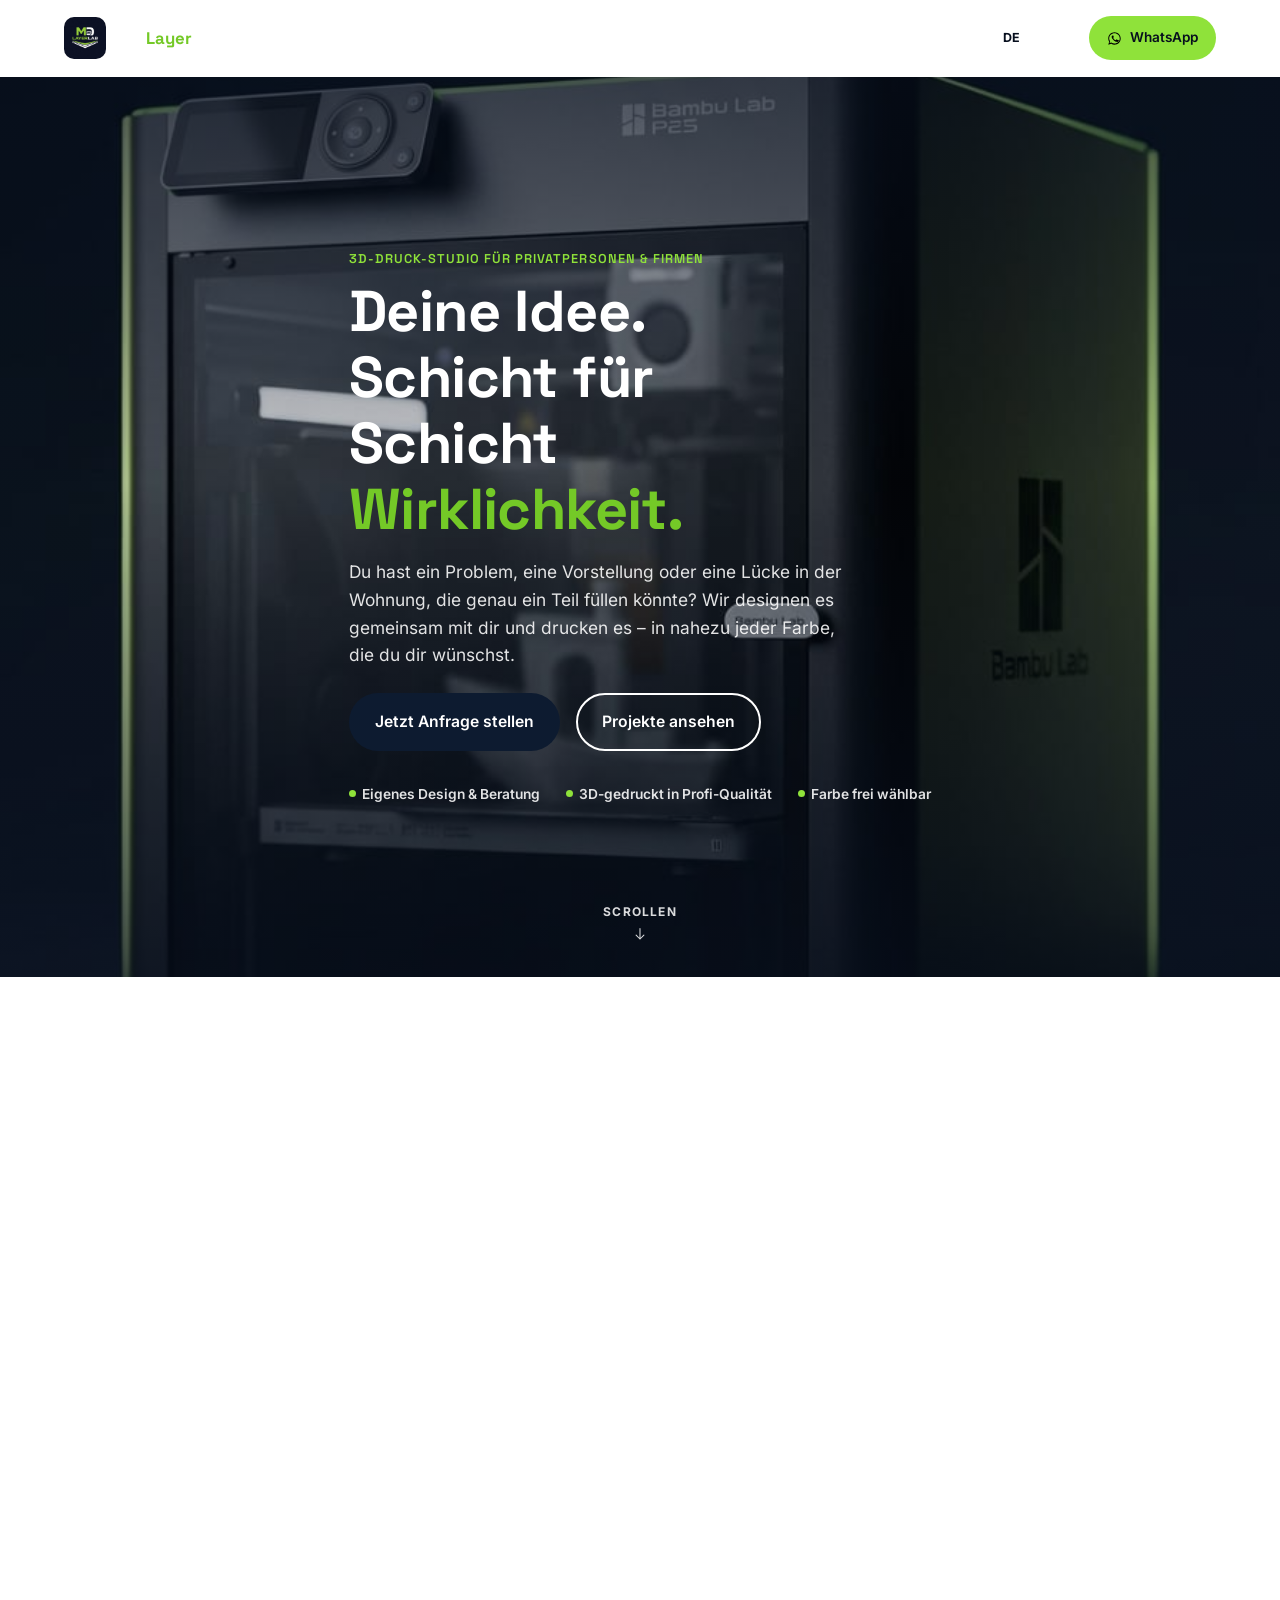
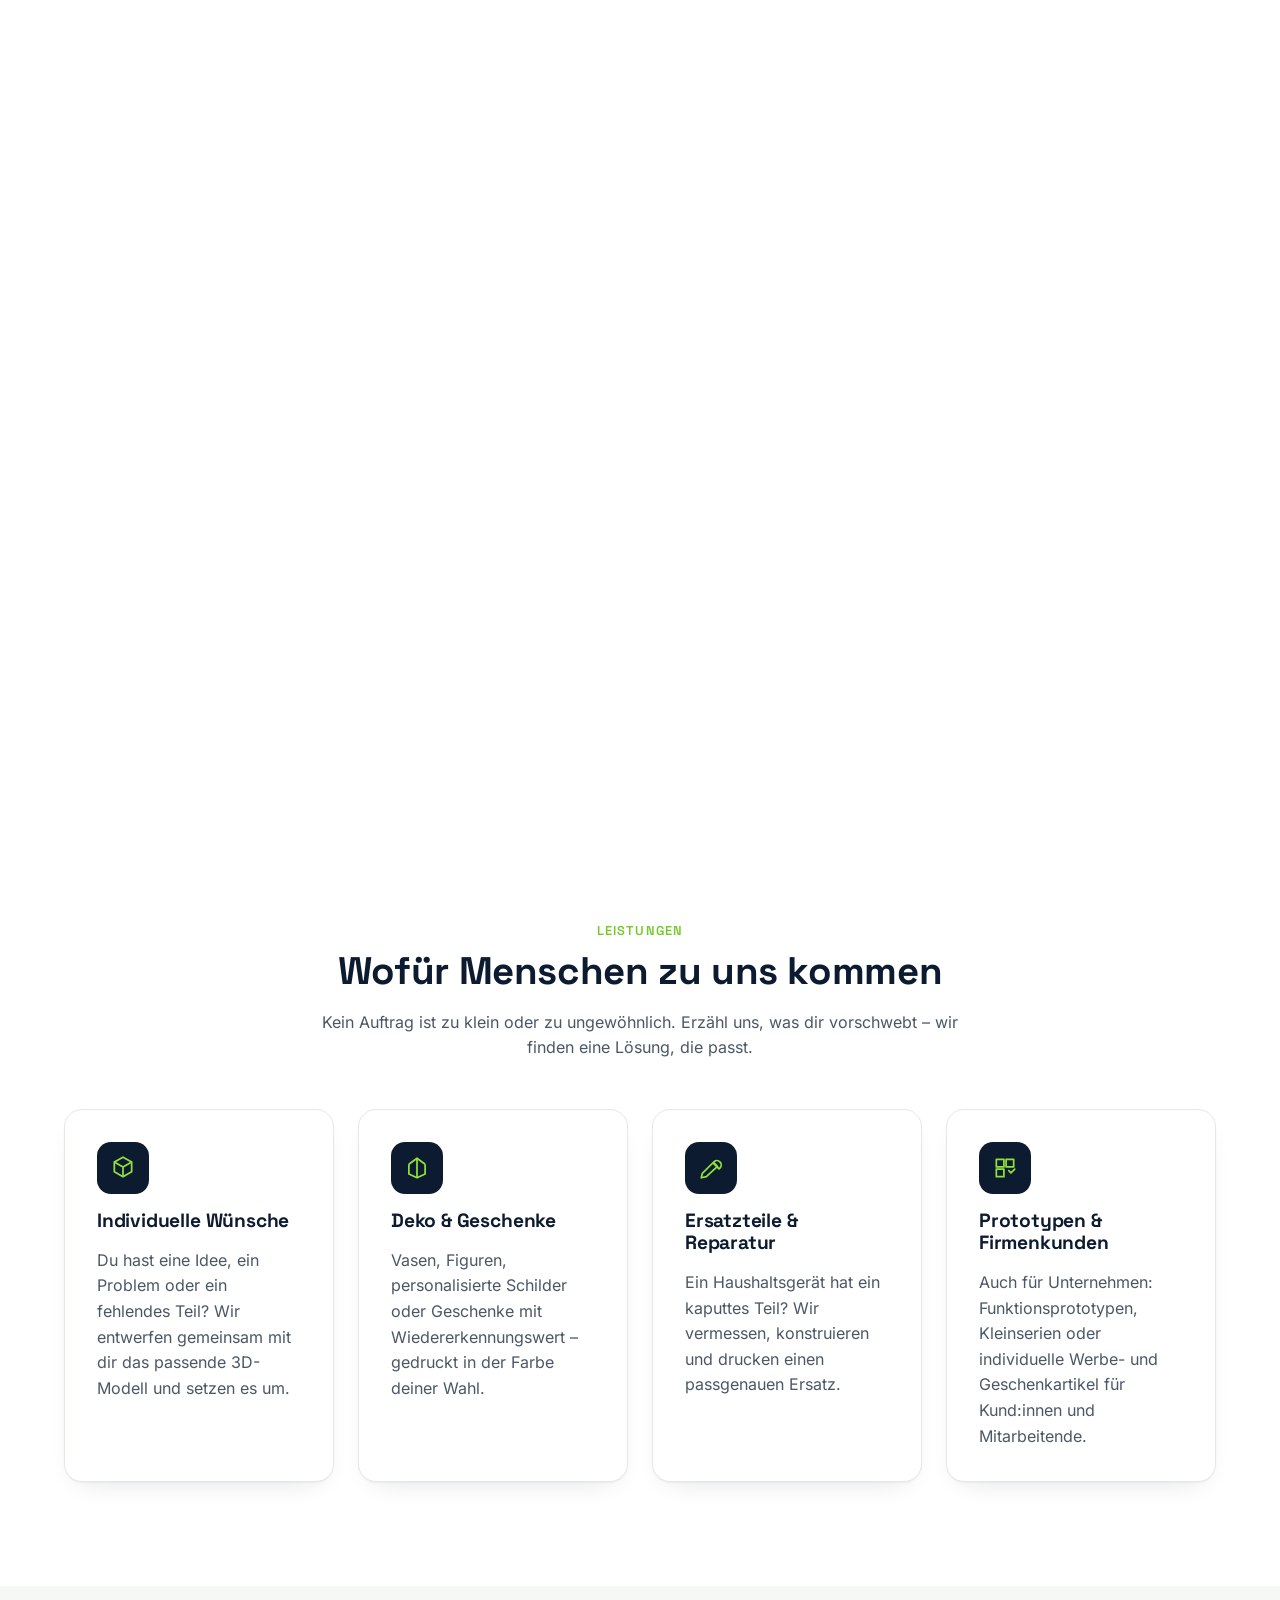
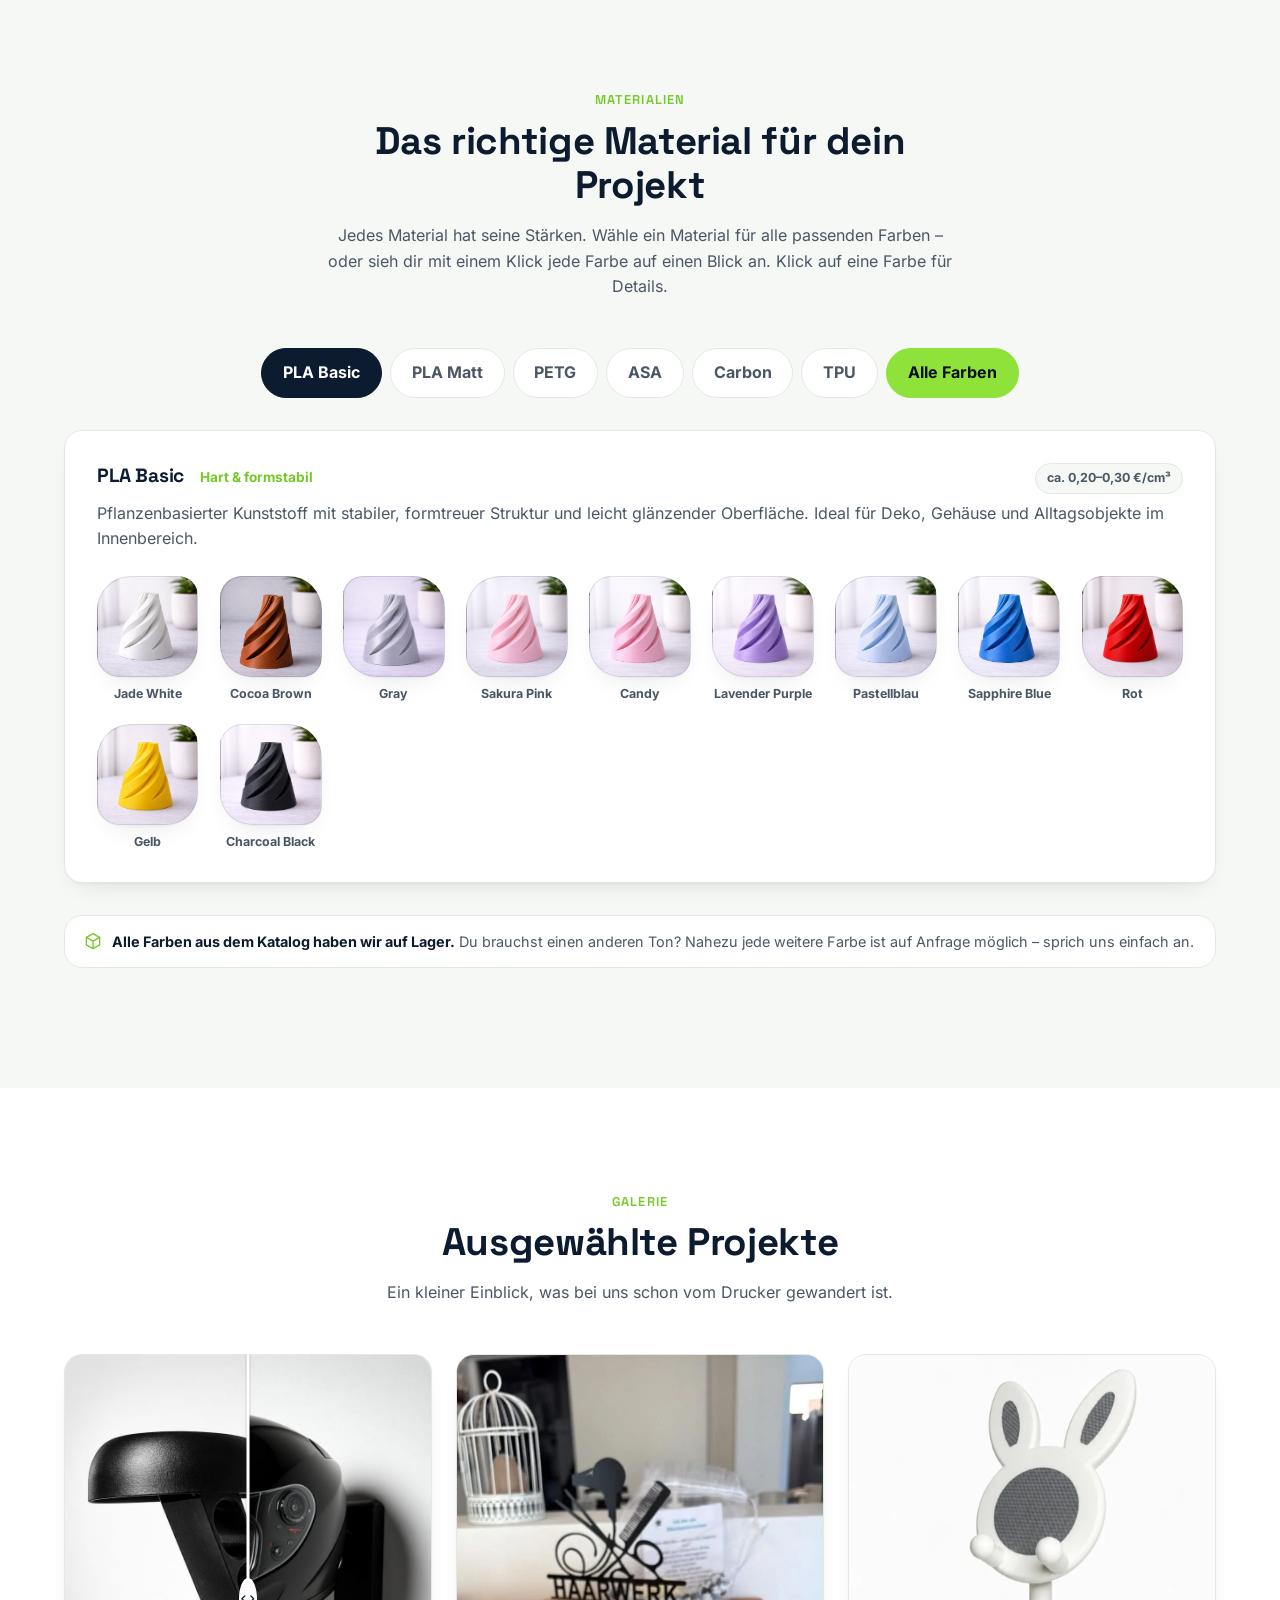
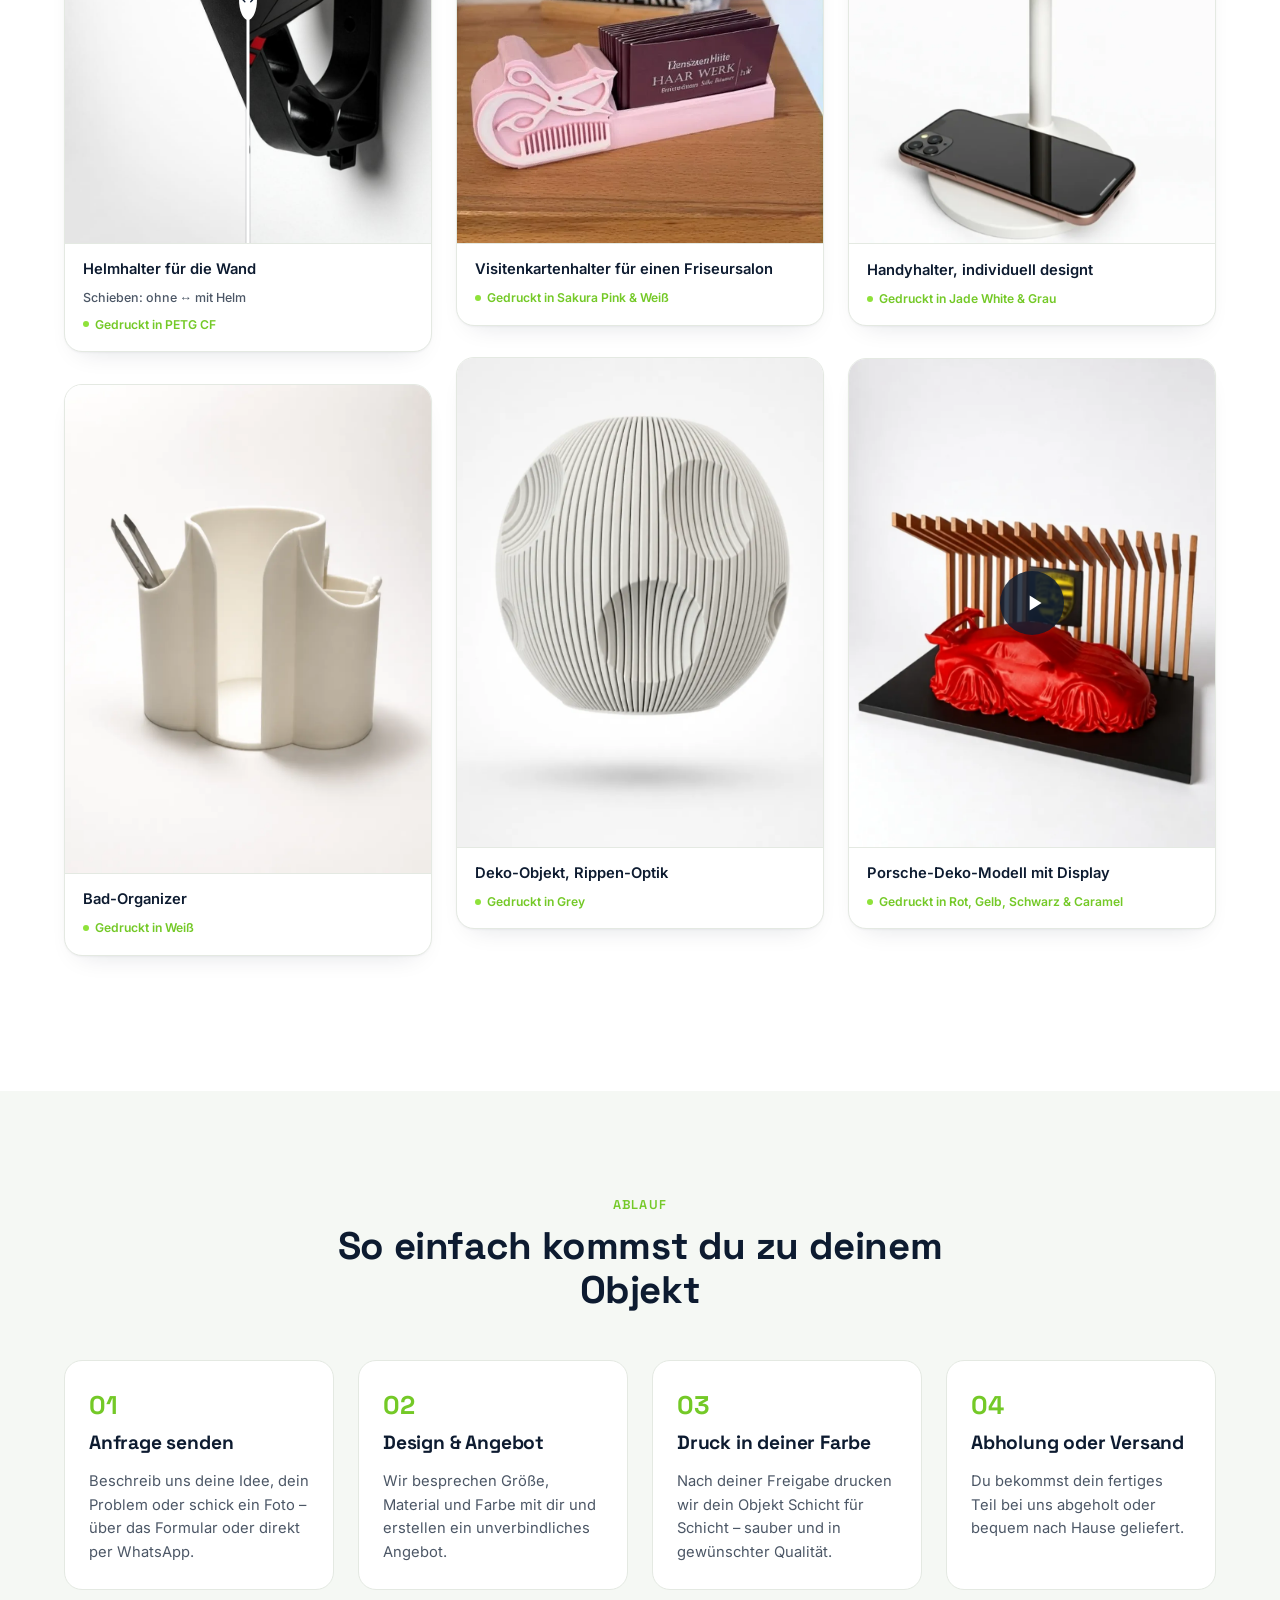
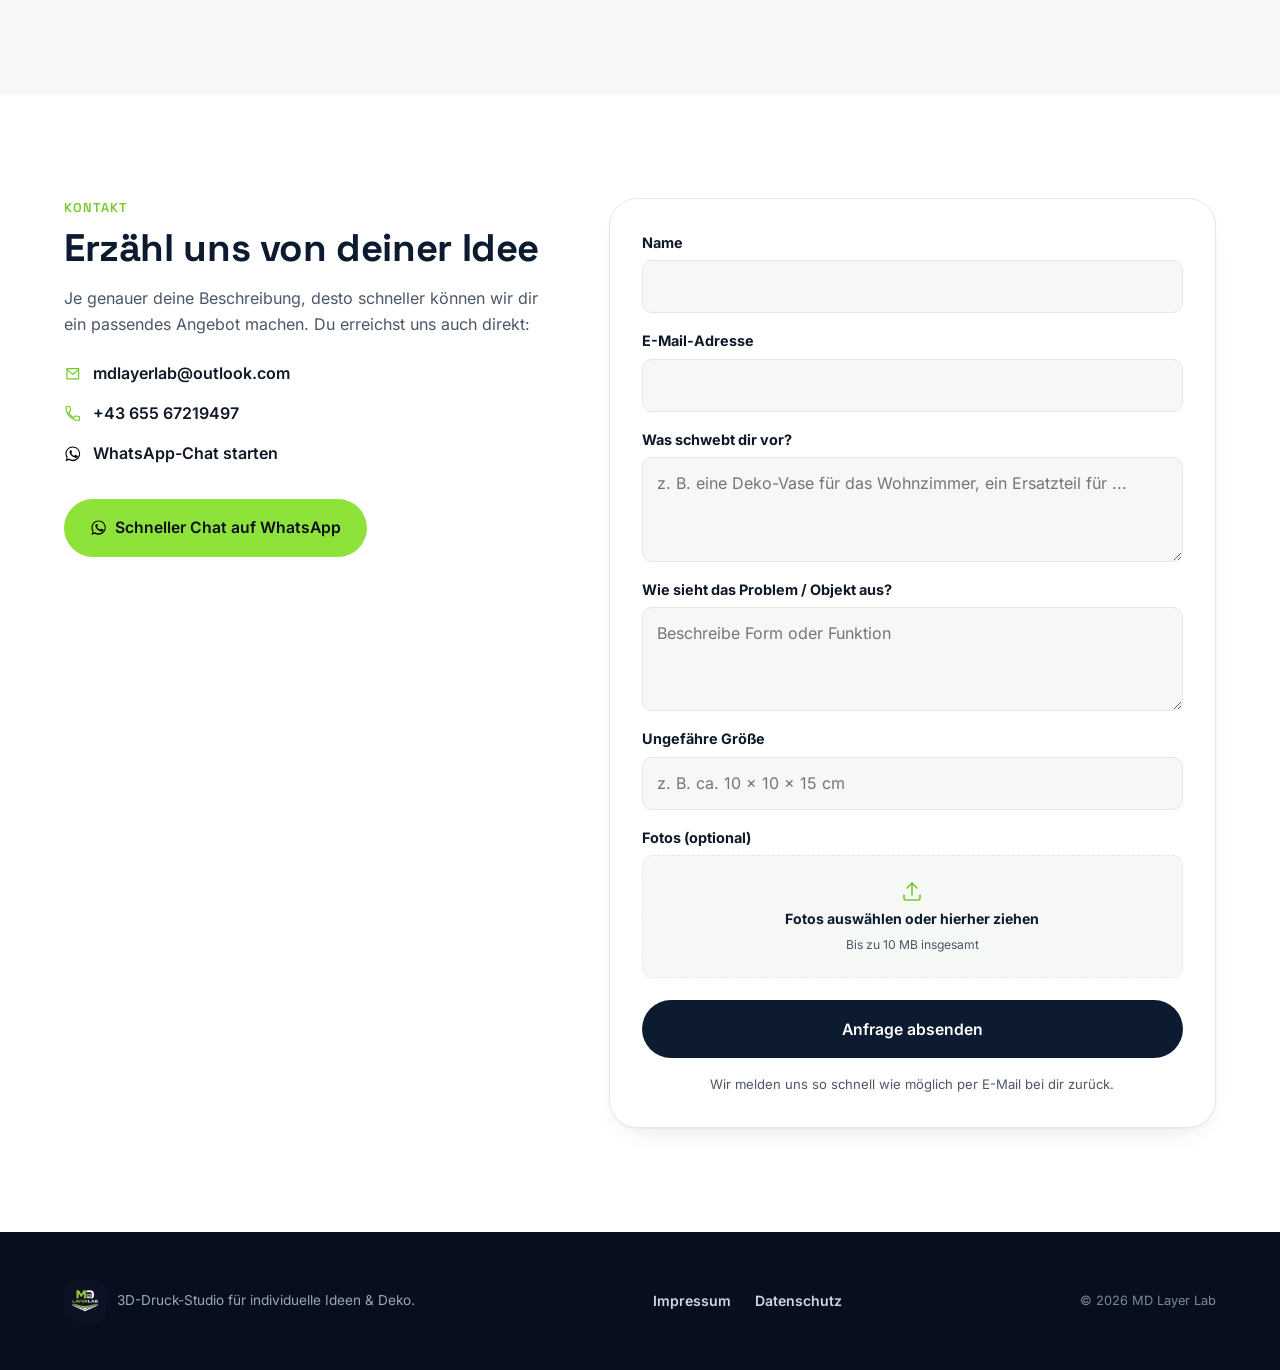
==== commit 93e3488d: "Add photo upload field to the contact form Uses FormSubmit's native multipart file-attachment suppor" ====
--- a/index.html
+++ b/index.html
@@ -235,11 +235,17 @@
       </figure>
 
       <figure class="showcase-card showcase-video" id="porscheVideo">
-        <button type="button" class="video-play-frame" aria-label="Video abspielen: Porsche-Deko-Modell">
+        <div class="video-play-frame">
           <picture><source srcset="assets/img/gallery/porsche.webp" type="image/webp"><img src="assets/img/gallery/porsche.jpg" alt="3D-gedrucktes Porsche-Deko-Modell auf Vitrinen-Sockel" loading="lazy"></picture>
-          <span class="video-play-btn"><svg viewBox="0 0 24 24" class="icon"><path d="M8 5v14l11-7L8 5z" fill="currentColor"/></svg></span>
           <video src="assets/video/porsche.mp4" muted playsinline loop preload="none"></video>
-        </button>
+          <button type="button" class="video-toggle-btn" aria-label="Video abspielen">
+            <svg viewBox="0 0 24 24" class="icon icon-play"><path d="M8 5v14l11-7L8 5z" fill="currentColor"/></svg>
+            <svg viewBox="0 0 24 24" class="icon icon-pause"><path d="M7 5h4v14H7zM13 5h4v14h-4z" fill="currentColor"/></svg>
+          </button>
+          <button type="button" class="video-close-btn" aria-label="Zurück zum Foto">
+            <svg viewBox="0 0 24 24" class="icon"><path d="M6 6l12 12M18 6L6 18" fill="none" stroke="currentColor" stroke-width="2" stroke-linecap="round"/></svg>
+          </button>
+        </div>
         <figcaption>
           <span data-i18n="gallery.porsche">Porsche-Deko-Modell mit Display</span>
           <span class="showcase-material" data-i18n="gallery.porscheMat">Gedruckt in Rot, Gelb, Schwarz &amp; Caramel</span>
@@ -311,7 +317,7 @@
       </a>
     </div>
 
-    <form class="kontakt-form" id="kontaktForm" action="https://formsubmit.co/mdlayerlab@outlook.com" method="POST">
+    <form class="kontakt-form" id="kontaktForm" action="https://formsubmit.co/mdlayerlab@outlook.com" method="POST" enctype="multipart/form-data">
       <input type="hidden" name="_subject" value="Neue Anfrage über die Website">
       <input type="hidden" name="_template" value="table">
       <input type="hidden" name="_captcha" value="false">
@@ -334,12 +340,25 @@
 
       <div class="form-row">
         <label for="f-problem" data-i18n="form.problem">Wie sieht das Problem / Objekt aus?</label>
-        <textarea id="f-problem" name="Beschreibung des Problems / Objekts" rows="3" data-i18n-ph="form.problemPh" placeholder="Beschreibe Form, Funktion oder füge ein Foto per E-Mail nach"></textarea>
+        <textarea id="f-problem" name="Beschreibung des Problems / Objekts" rows="3" data-i18n-ph="form.problemPh" placeholder="Beschreibe Form oder Funktion"></textarea>
       </div>
 
       <div class="form-row">
         <label for="f-size" data-i18n="form.size">Ungefähre Größe</label>
         <input id="f-size" name="Größe" type="text" data-i18n-ph="form.sizePh" placeholder="z. B. ca. 10 x 10 x 15 cm">
+      </div>
+
+      <div class="form-row">
+        <label for="f-photos" data-i18n="form.photos">Fotos (optional)</label>
+        <div class="file-drop" id="fileDrop">
+          <input id="f-photos" name="attachment" type="file" accept="image/*" multiple>
+          <div class="file-drop-inner">
+            <svg viewBox="0 0 24 24" class="icon"><path d="M12 16V4m0 0L7 9m5-5l5 5" fill="none" stroke="currentColor" stroke-width="1.6" stroke-linecap="round" stroke-linejoin="round"/><path d="M4 16v3a2 2 0 002 2h12a2 2 0 002-2v-3" fill="none" stroke="currentColor" stroke-width="1.6" stroke-linecap="round" stroke-linejoin="round"/></svg>
+            <span class="file-drop-text" data-i18n="form.photosCta">Fotos auswählen oder hierher ziehen</span>
+            <span class="file-drop-hint" data-i18n="form.photosHint">Bis zu 10 MB insgesamt</span>
+          </div>
+        </div>
+        <ul class="file-list" id="fileList" aria-live="polite"></ul>
       </div>
 
       <button type="submit" class="btn btn-primary btn-block" data-i18n="form.submit">Anfrage absenden</button>
--- a/assets/css/style.css
+++ b/assets/css/style.css
@@ -409,28 +409,42 @@
   content:"";width:6px;height:6px;border-radius:50%;background:var(--green-500);flex:none;
 }
 
-/* Click-to-play product video card */
-.video-play-frame{
-  position:relative;display:block;width:100%;padding:0;margin:0;border:none;
-  background:none;cursor:pointer;
-}
+/* Click-to-play product video card, with pause + return-to-photo controls */
+.video-play-frame{position:relative;width:100%}
 .video-play-frame picture,
 .video-play-frame img{width:100%;height:auto;display:block;transition:opacity .2s ease}
-.video-play-btn{
-  position:absolute;top:50%;left:50%;transform:translate(-50%,-50%);
-  width:64px;height:64px;border-radius:50%;background:rgba(13,27,48,.82);
-  color:#fff;display:flex;align-items:center;justify-content:center;
-  box-shadow:var(--shadow-pop);transition:transform .18s ease, background-color .18s ease;
-}
-.video-play-btn .icon{width:26px;height:26px;margin-left:3px}
-.video-play-frame:hover .video-play-btn{transform:translate(-50%,-50%) scale(1.08);background:var(--navy-900)}
 .video-play-frame video{
   position:absolute;inset:0;width:100%;height:100%;object-fit:cover;
   opacity:0;pointer-events:none;
 }
-.video-play-frame.is-playing picture,
-.video-play-frame.is-playing .video-play-btn{opacity:0;pointer-events:none}
-.video-play-frame.is-playing video{opacity:1;pointer-events:auto}
+.video-play-frame.is-active picture{opacity:0}
+.video-play-frame.is-active video{opacity:1;pointer-events:auto}
+
+.video-toggle-btn{
+  position:absolute;top:50%;left:50%;transform:translate(-50%,-50%);
+  width:64px;height:64px;border-radius:50%;background:rgba(13,27,48,.82);border:none;
+  color:#fff;display:flex;align-items:center;justify-content:center;cursor:pointer;
+  box-shadow:var(--shadow-pop);transition:transform .18s ease, background-color .18s ease, opacity .18s ease;
+}
+.video-toggle-btn .icon{width:26px;height:26px}
+.video-toggle-btn .icon-play{margin-left:3px}
+.video-toggle-btn .icon-pause{display:none}
+.video-play-frame:hover .video-toggle-btn{transform:translate(-50%,-50%) scale(1.08);background:var(--navy-900)}
+/* While actively playing, swap the icon and fade the button back on hover only,
+   so it doesn't sit on top of the video the whole time. */
+.video-play-frame.is-playing .video-toggle-btn{opacity:0}
+.video-play-frame.is-playing:hover .video-toggle-btn{opacity:1}
+.video-play-frame.is-playing .icon-play{display:none}
+.video-play-frame.is-playing .icon-pause{display:block}
+
+.video-close-btn{
+  position:absolute;top:.6rem;right:.6rem;width:34px;height:34px;border-radius:50%;
+  background:rgba(13,27,48,.75);border:none;color:#fff;display:flex;align-items:center;justify-content:center;
+  cursor:pointer;opacity:0;pointer-events:none;transition:opacity .18s ease, background-color .18s ease;
+}
+.video-close-btn .icon{width:16px;height:16px}
+.video-close-btn:hover{background:var(--navy-900)}
+.video-play-frame.is-active .video-close-btn{opacity:1;pointer-events:auto}
 
 /* Before/after drag-slider for the helmet mount */
 .showcase-compare .compare-frame{
@@ -504,6 +518,31 @@
 }
 .form-note{font-size:.82rem;color:var(--ink-soft);text-align:center;margin:0}
 .hp-field{position:absolute;left:-9999px;width:1px;height:1px;opacity:0}
+
+.file-drop{
+  position:relative;border:1.5px dashed var(--border);border-radius:var(--radius-s);
+  background:var(--bg-soft);padding:1.4rem 1rem;text-align:center;
+  transition:border-color .15s ease, background .15s ease;
+}
+.file-drop.is-dragover{border-color:var(--green-500);background:var(--green-100)}
+.file-drop input[type="file"]{
+  position:absolute;inset:0;width:100%;height:100%;opacity:0;cursor:pointer;
+  padding:0;border:none;background:none;
+}
+.file-drop-inner{display:flex;flex-direction:column;align-items:center;gap:.3rem;color:var(--ink-soft);pointer-events:none}
+.file-drop-inner .icon{width:24px;height:24px;color:var(--green-600)}
+.file-drop-text{font-weight:700;font-size:.88rem;color:var(--navy-800)}
+.file-drop-hint{font-size:.76rem}
+.file-list{list-style:none;margin:.6rem 0 0;padding:0;display:flex;flex-direction:column;gap:.35rem}
+.file-list:empty{margin:0}
+.file-list li{
+  display:flex;align-items:center;justify-content:space-between;gap:.6rem;
+  background:var(--bg-soft);border:1px solid var(--border);border-radius:var(--radius-s);
+  padding:.5rem .7rem;font-size:.82rem;color:var(--ink);
+}
+.file-list li span{overflow:hidden;text-overflow:ellipsis;white-space:nowrap}
+.file-list li em{font-style:normal;color:var(--ink-soft);flex:none;font-size:.76rem}
+.file-list.has-error li{border-color:#e0664a;color:#a7402a}
 
 /* ============ Footer ============ */
 .site-footer{background:var(--navy-900);color:#cfd6e2;padding:var(--space-5) 0}
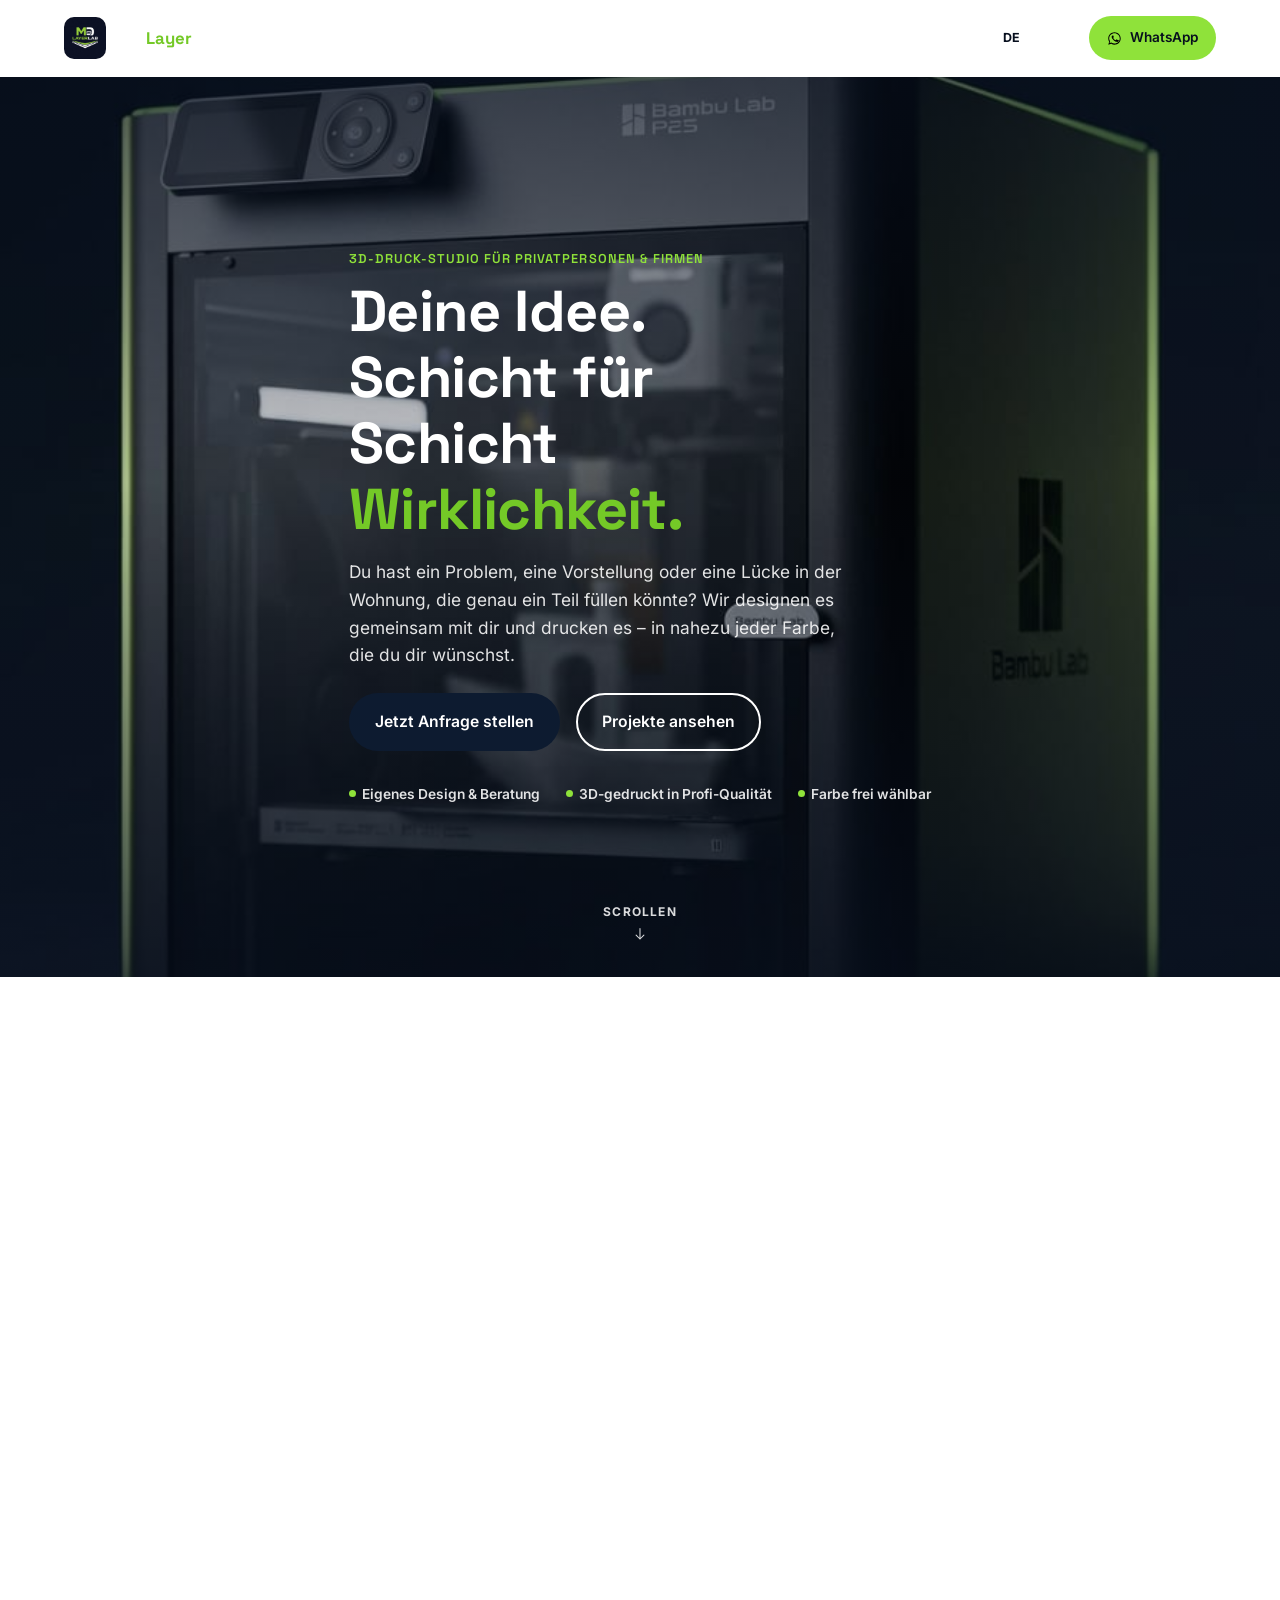
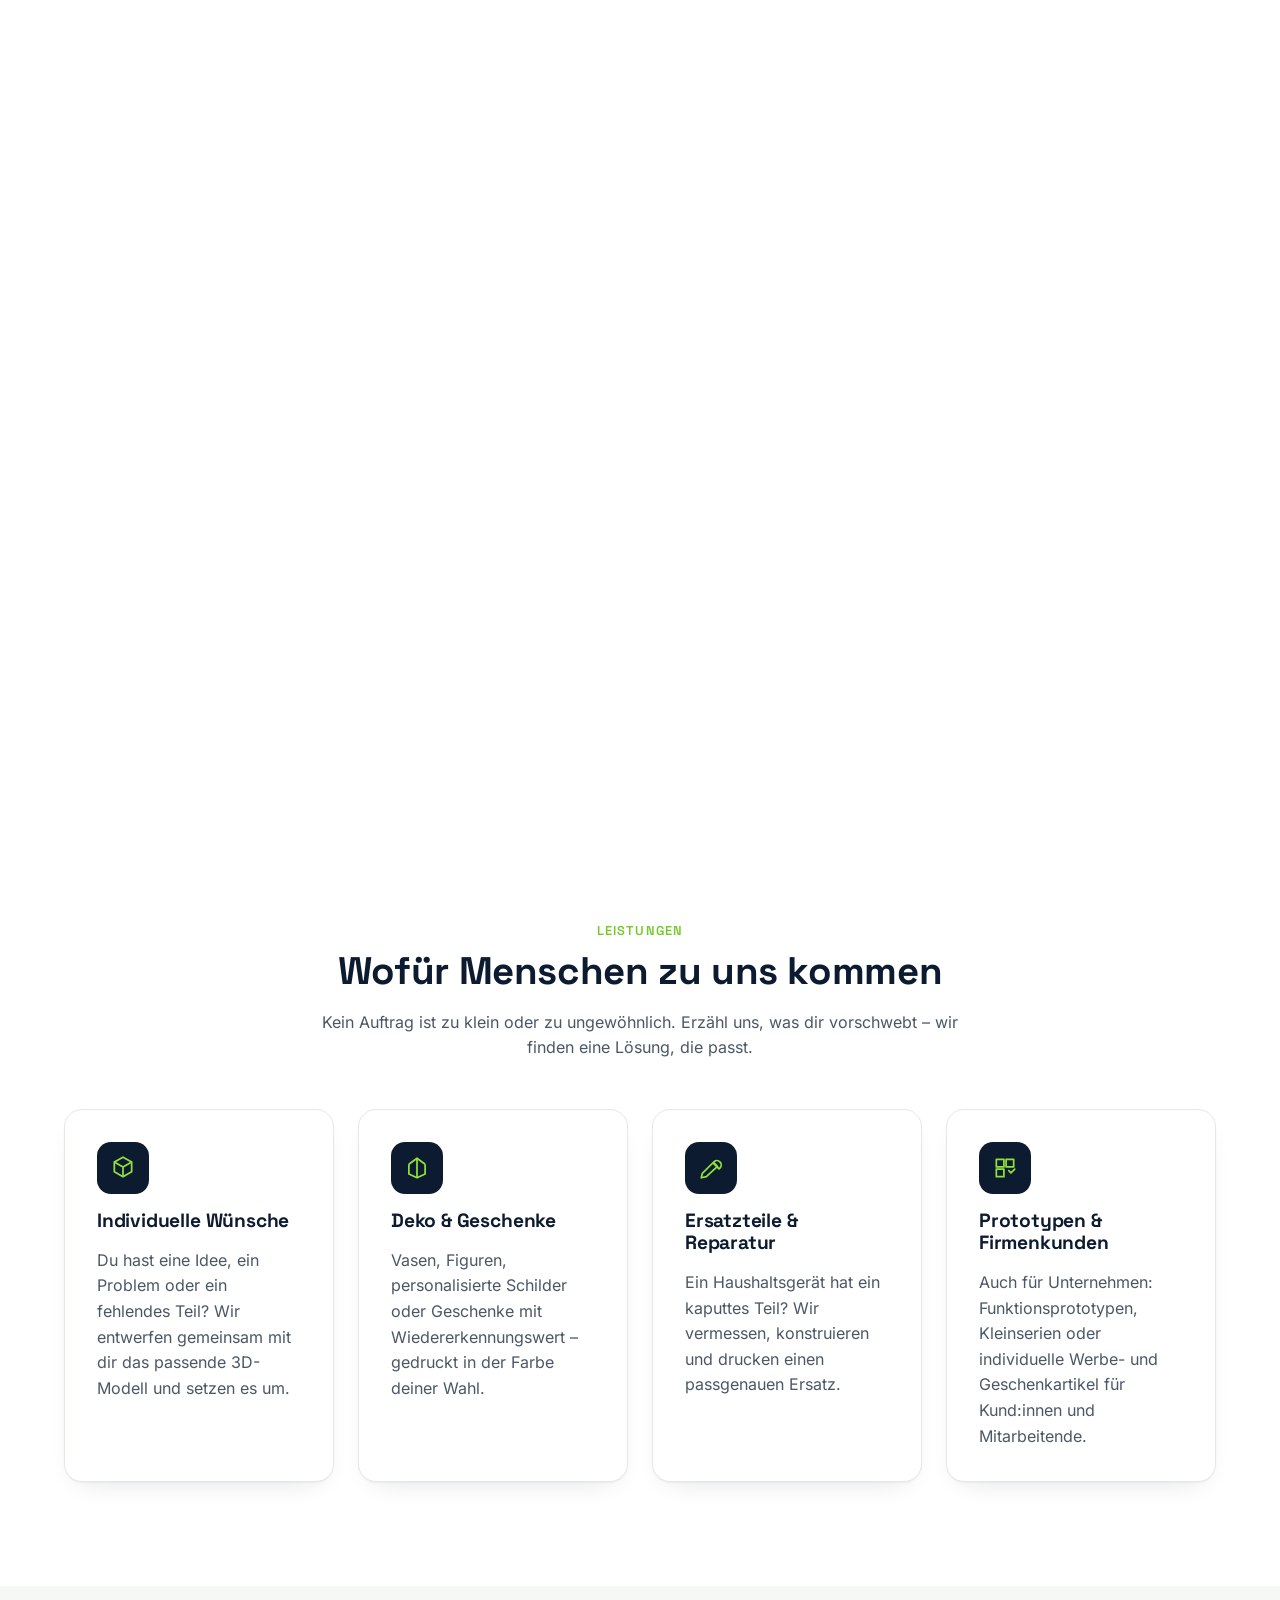
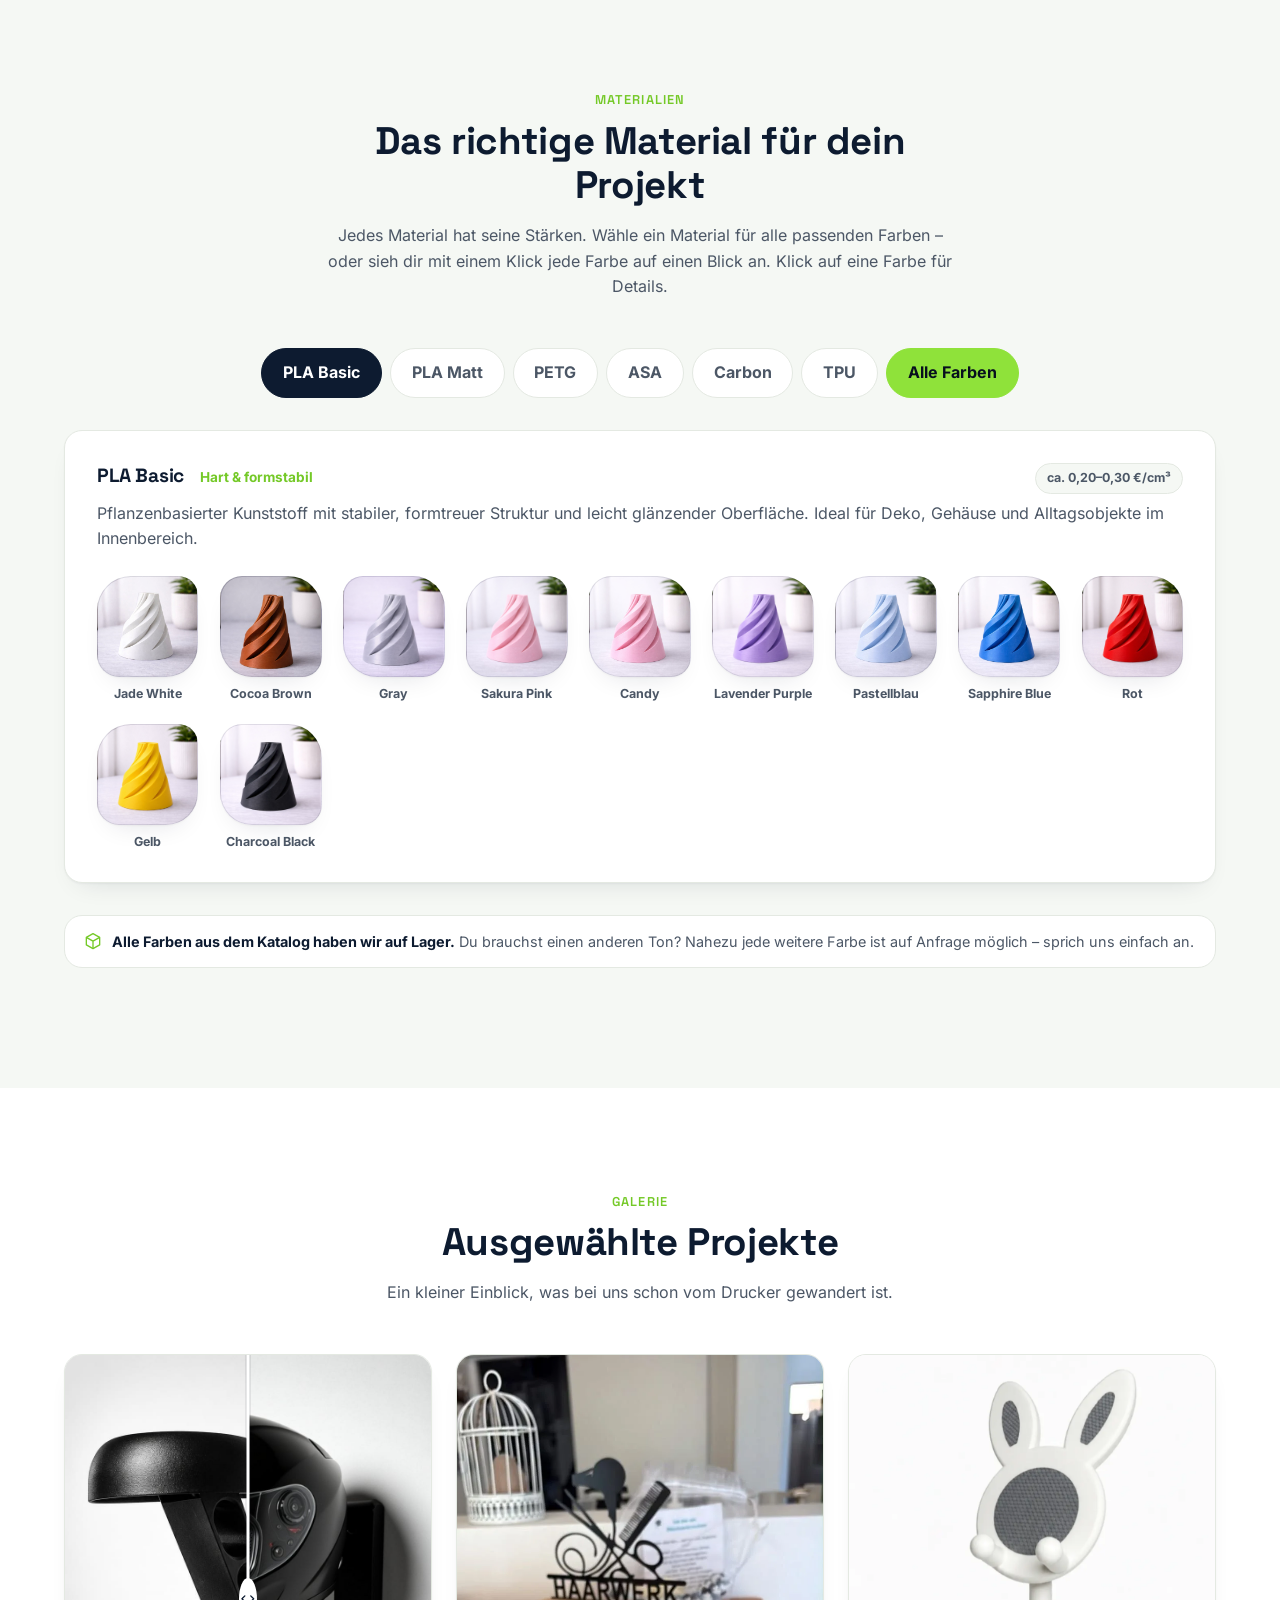
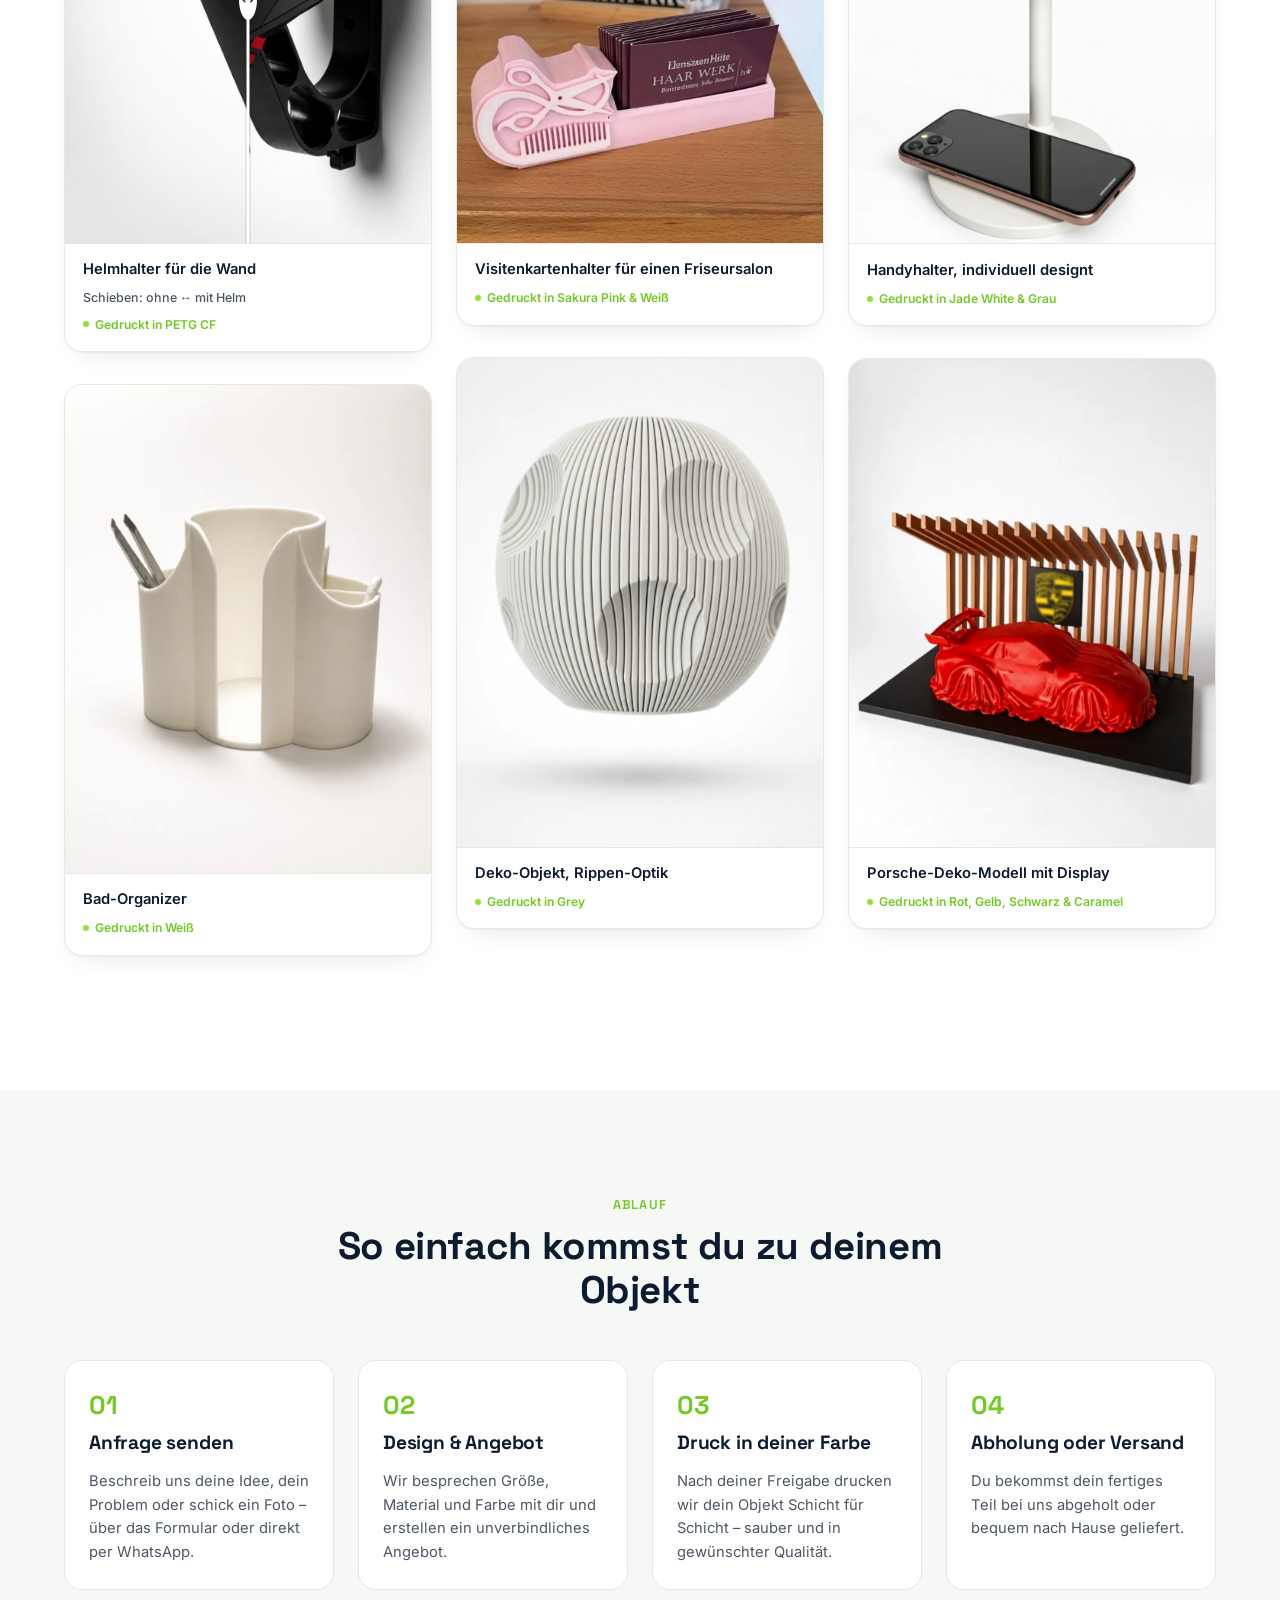
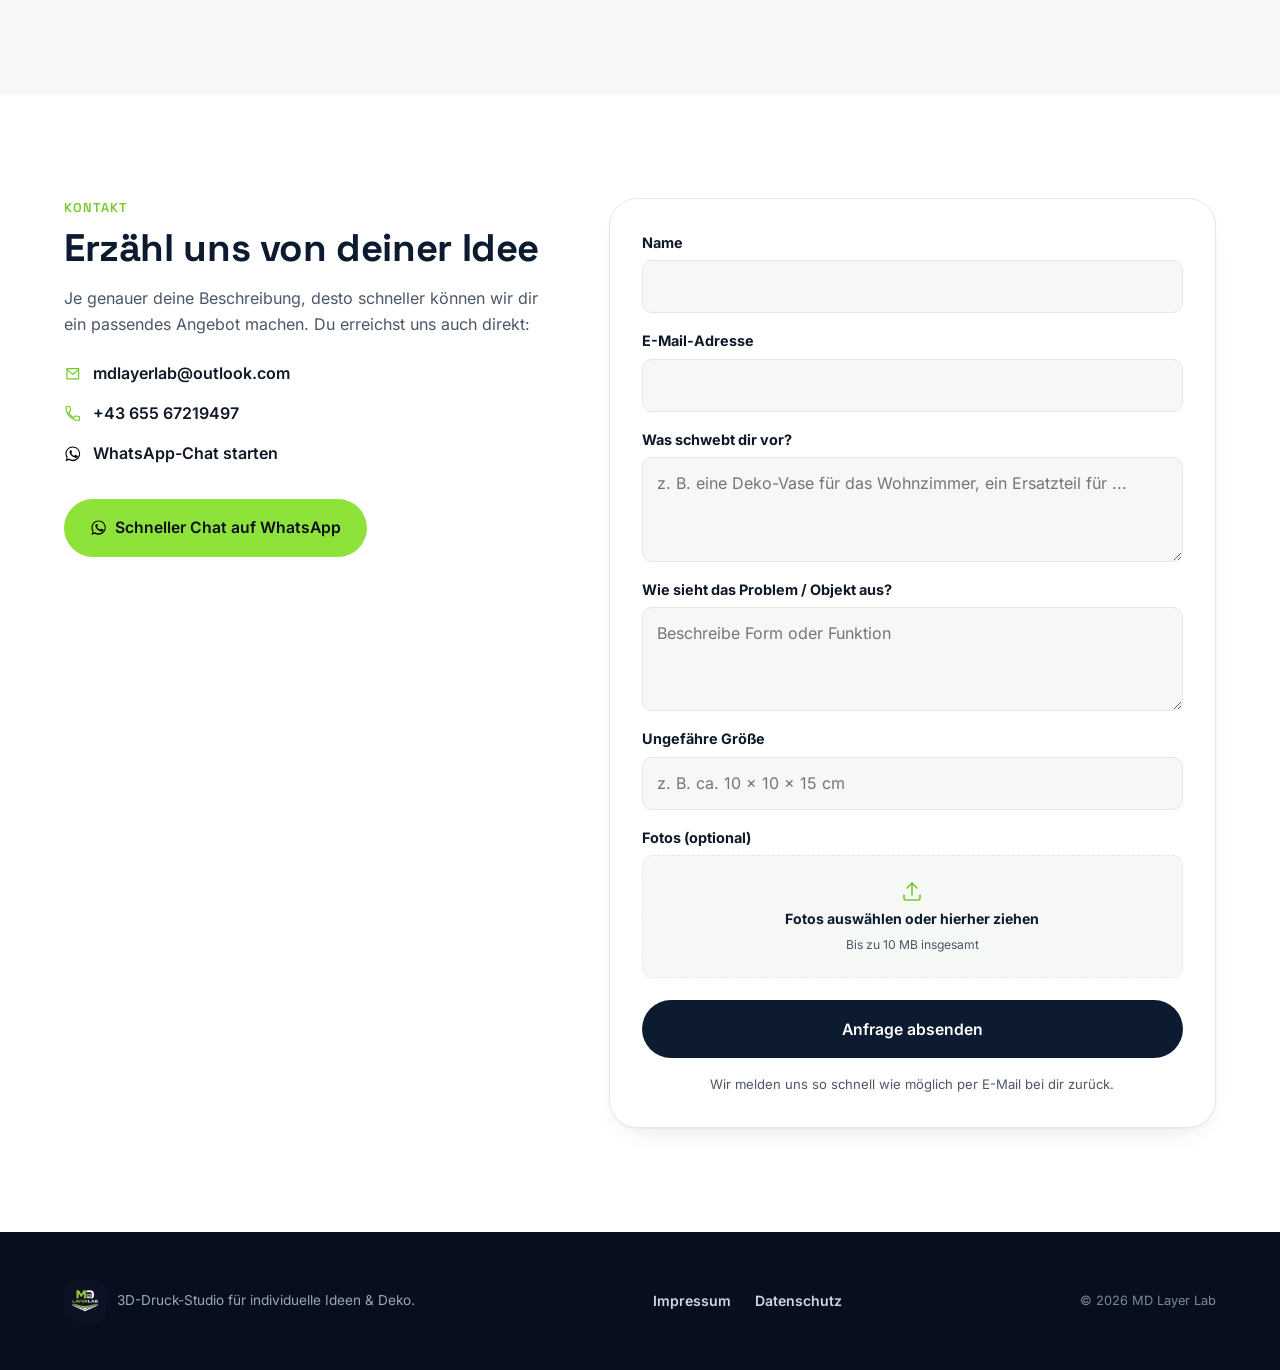
==== commit 5b175d01: "Revert Porsche card to a static image, remove click-to-play video" ====
--- a/index.html
+++ b/index.html
@@ -234,18 +234,8 @@
         </figcaption>
       </figure>
 
-      <figure class="showcase-card showcase-video" id="porscheVideo">
-        <div class="video-play-frame">
-          <picture><source srcset="assets/img/gallery/porsche.webp" type="image/webp"><img src="assets/img/gallery/porsche.jpg" alt="3D-gedrucktes Porsche-Deko-Modell auf Vitrinen-Sockel" loading="lazy"></picture>
-          <video src="assets/video/porsche.mp4" muted playsinline loop preload="none"></video>
-          <button type="button" class="video-toggle-btn" aria-label="Video abspielen">
-            <svg viewBox="0 0 24 24" class="icon icon-play"><path d="M8 5v14l11-7L8 5z" fill="currentColor"/></svg>
-            <svg viewBox="0 0 24 24" class="icon icon-pause"><path d="M7 5h4v14H7zM13 5h4v14h-4z" fill="currentColor"/></svg>
-          </button>
-          <button type="button" class="video-close-btn" aria-label="Zurück zum Foto">
-            <svg viewBox="0 0 24 24" class="icon"><path d="M6 6l12 12M18 6L6 18" fill="none" stroke="currentColor" stroke-width="2" stroke-linecap="round"/></svg>
-          </button>
-        </div>
+      <figure class="showcase-card">
+        <picture><source srcset="assets/img/gallery/porsche.webp" type="image/webp"><img src="assets/img/gallery/porsche.jpg" alt="3D-gedrucktes Porsche-Deko-Modell auf Vitrinen-Sockel" loading="lazy"></picture>
         <figcaption>
           <span data-i18n="gallery.porsche">Porsche-Deko-Modell mit Display</span>
           <span class="showcase-material" data-i18n="gallery.porscheMat">Gedruckt in Rot, Gelb, Schwarz &amp; Caramel</span>
--- a/assets/css/style.css
+++ b/assets/css/style.css
@@ -409,43 +409,6 @@
   content:"";width:6px;height:6px;border-radius:50%;background:var(--green-500);flex:none;
 }
 
-/* Click-to-play product video card, with pause + return-to-photo controls */
-.video-play-frame{position:relative;width:100%}
-.video-play-frame picture,
-.video-play-frame img{width:100%;height:auto;display:block;transition:opacity .2s ease}
-.video-play-frame video{
-  position:absolute;inset:0;width:100%;height:100%;object-fit:cover;
-  opacity:0;pointer-events:none;
-}
-.video-play-frame.is-active picture{opacity:0}
-.video-play-frame.is-active video{opacity:1;pointer-events:auto}
-
-.video-toggle-btn{
-  position:absolute;top:50%;left:50%;transform:translate(-50%,-50%);
-  width:64px;height:64px;border-radius:50%;background:rgba(13,27,48,.82);border:none;
-  color:#fff;display:flex;align-items:center;justify-content:center;cursor:pointer;
-  box-shadow:var(--shadow-pop);transition:transform .18s ease, background-color .18s ease, opacity .18s ease;
-}
-.video-toggle-btn .icon{width:26px;height:26px}
-.video-toggle-btn .icon-play{margin-left:3px}
-.video-toggle-btn .icon-pause{display:none}
-.video-play-frame:hover .video-toggle-btn{transform:translate(-50%,-50%) scale(1.08);background:var(--navy-900)}
-/* While actively playing, swap the icon and fade the button back on hover only,
-   so it doesn't sit on top of the video the whole time. */
-.video-play-frame.is-playing .video-toggle-btn{opacity:0}
-.video-play-frame.is-playing:hover .video-toggle-btn{opacity:1}
-.video-play-frame.is-playing .icon-play{display:none}
-.video-play-frame.is-playing .icon-pause{display:block}
-
-.video-close-btn{
-  position:absolute;top:.6rem;right:.6rem;width:34px;height:34px;border-radius:50%;
-  background:rgba(13,27,48,.75);border:none;color:#fff;display:flex;align-items:center;justify-content:center;
-  cursor:pointer;opacity:0;pointer-events:none;transition:opacity .18s ease, background-color .18s ease;
-}
-.video-close-btn .icon{width:16px;height:16px}
-.video-close-btn:hover{background:var(--navy-900)}
-.video-play-frame.is-active .video-close-btn{opacity:1;pointer-events:auto}
-
 /* Before/after drag-slider for the helmet mount */
 .showcase-compare .compare-frame{
   position:relative;aspect-ratio:3/4;overflow:hidden;background:var(--bg-soft);
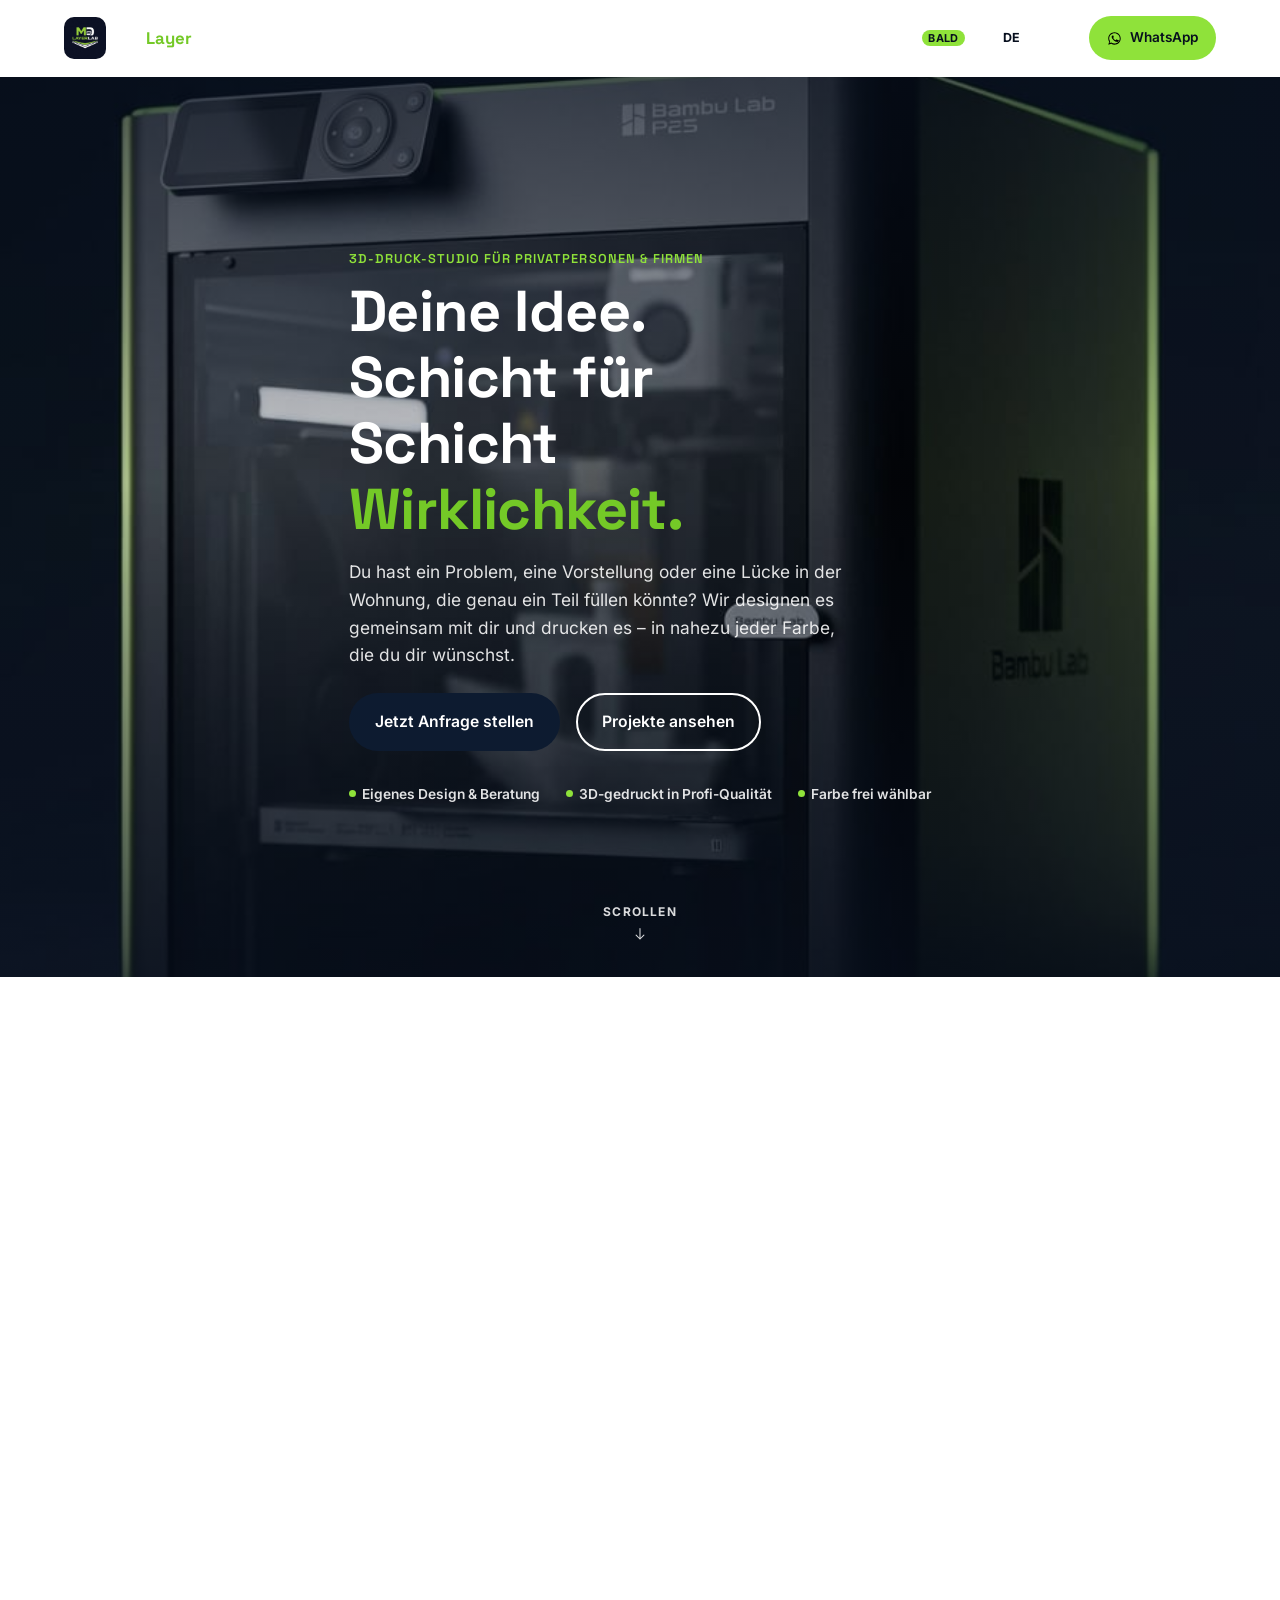
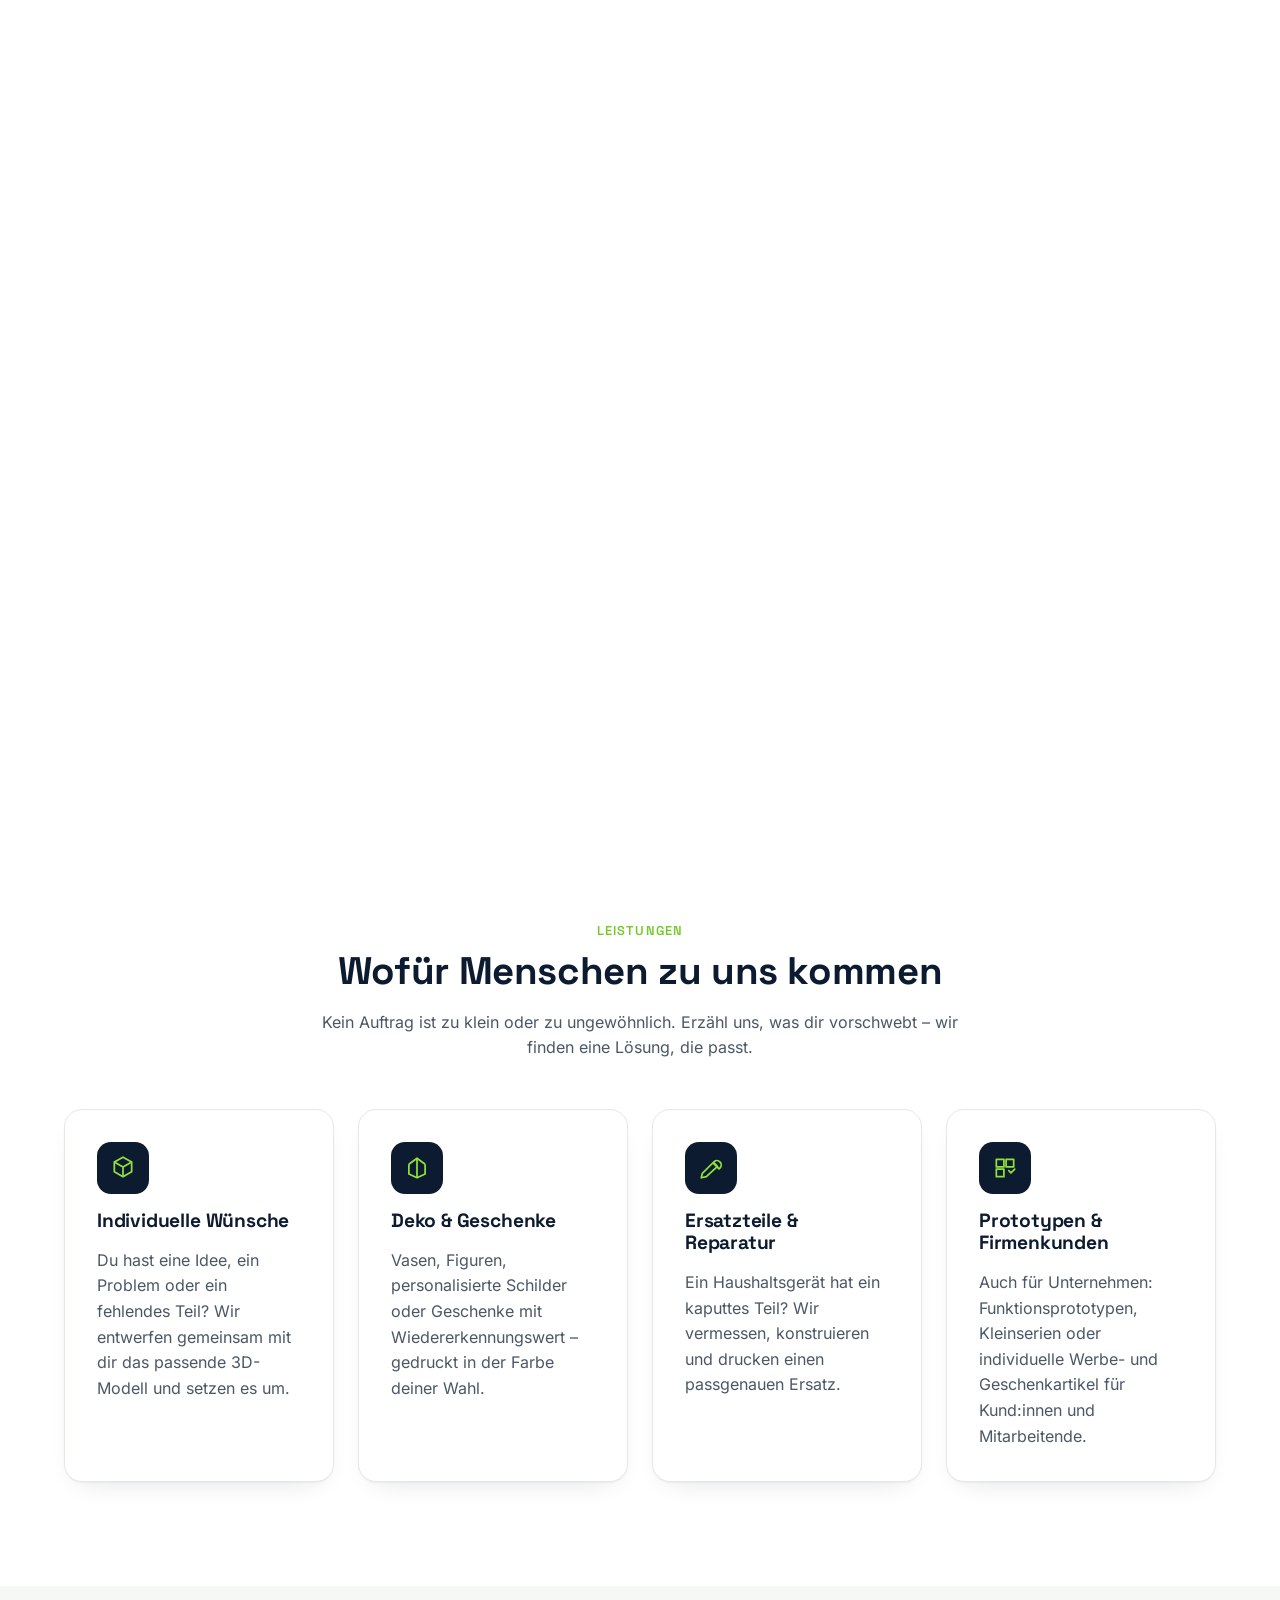
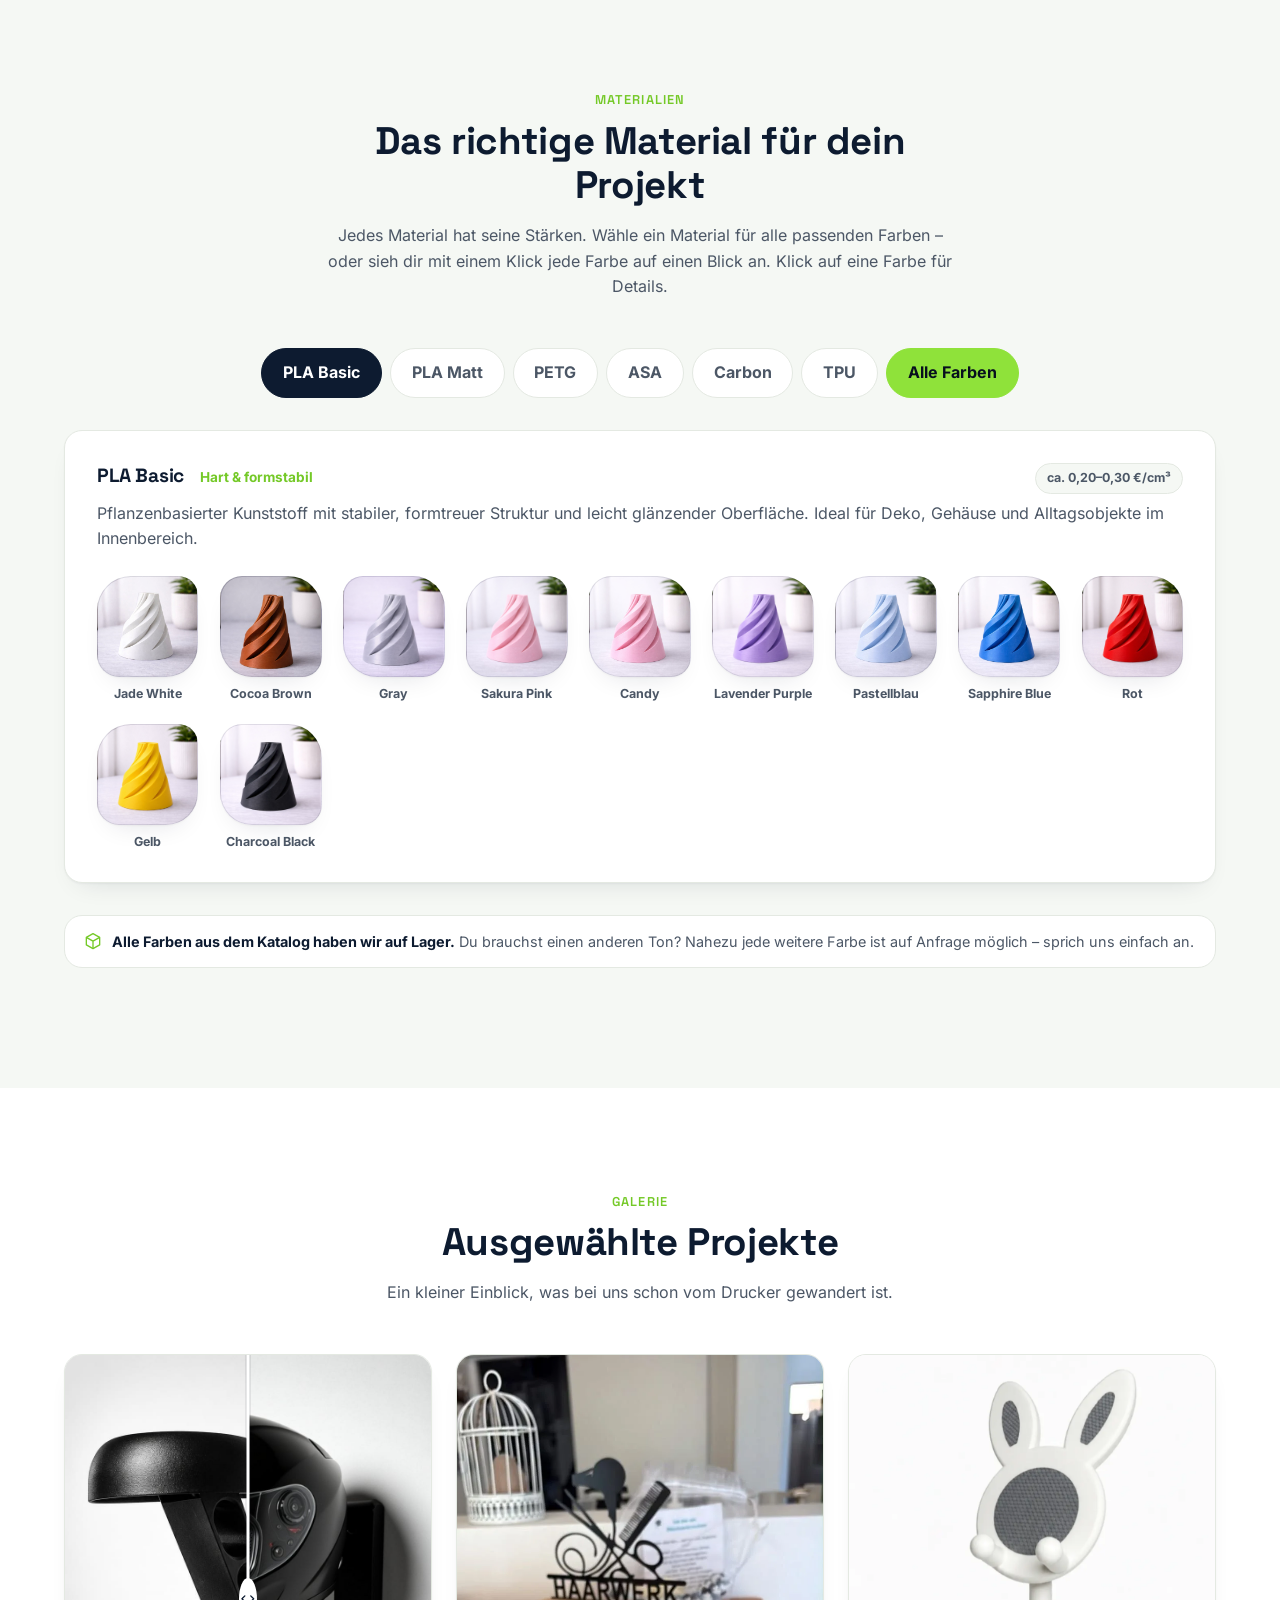
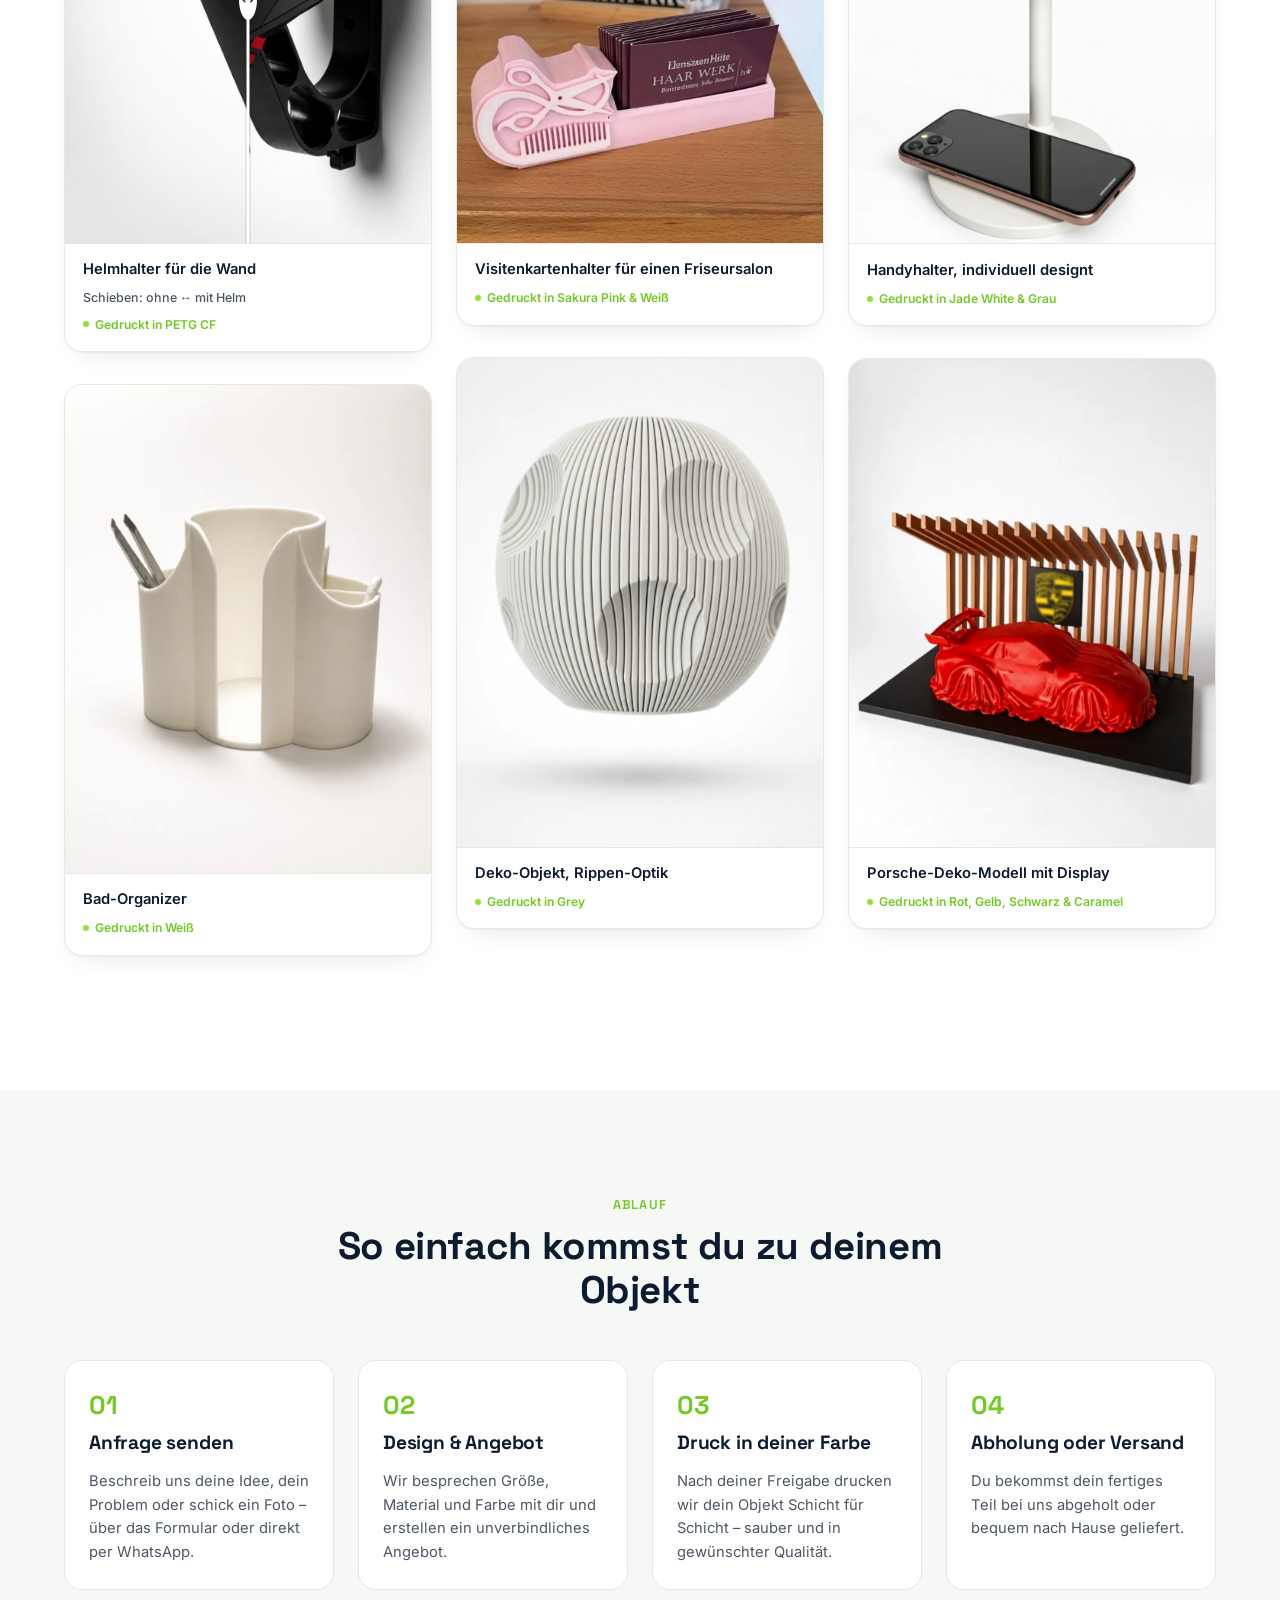
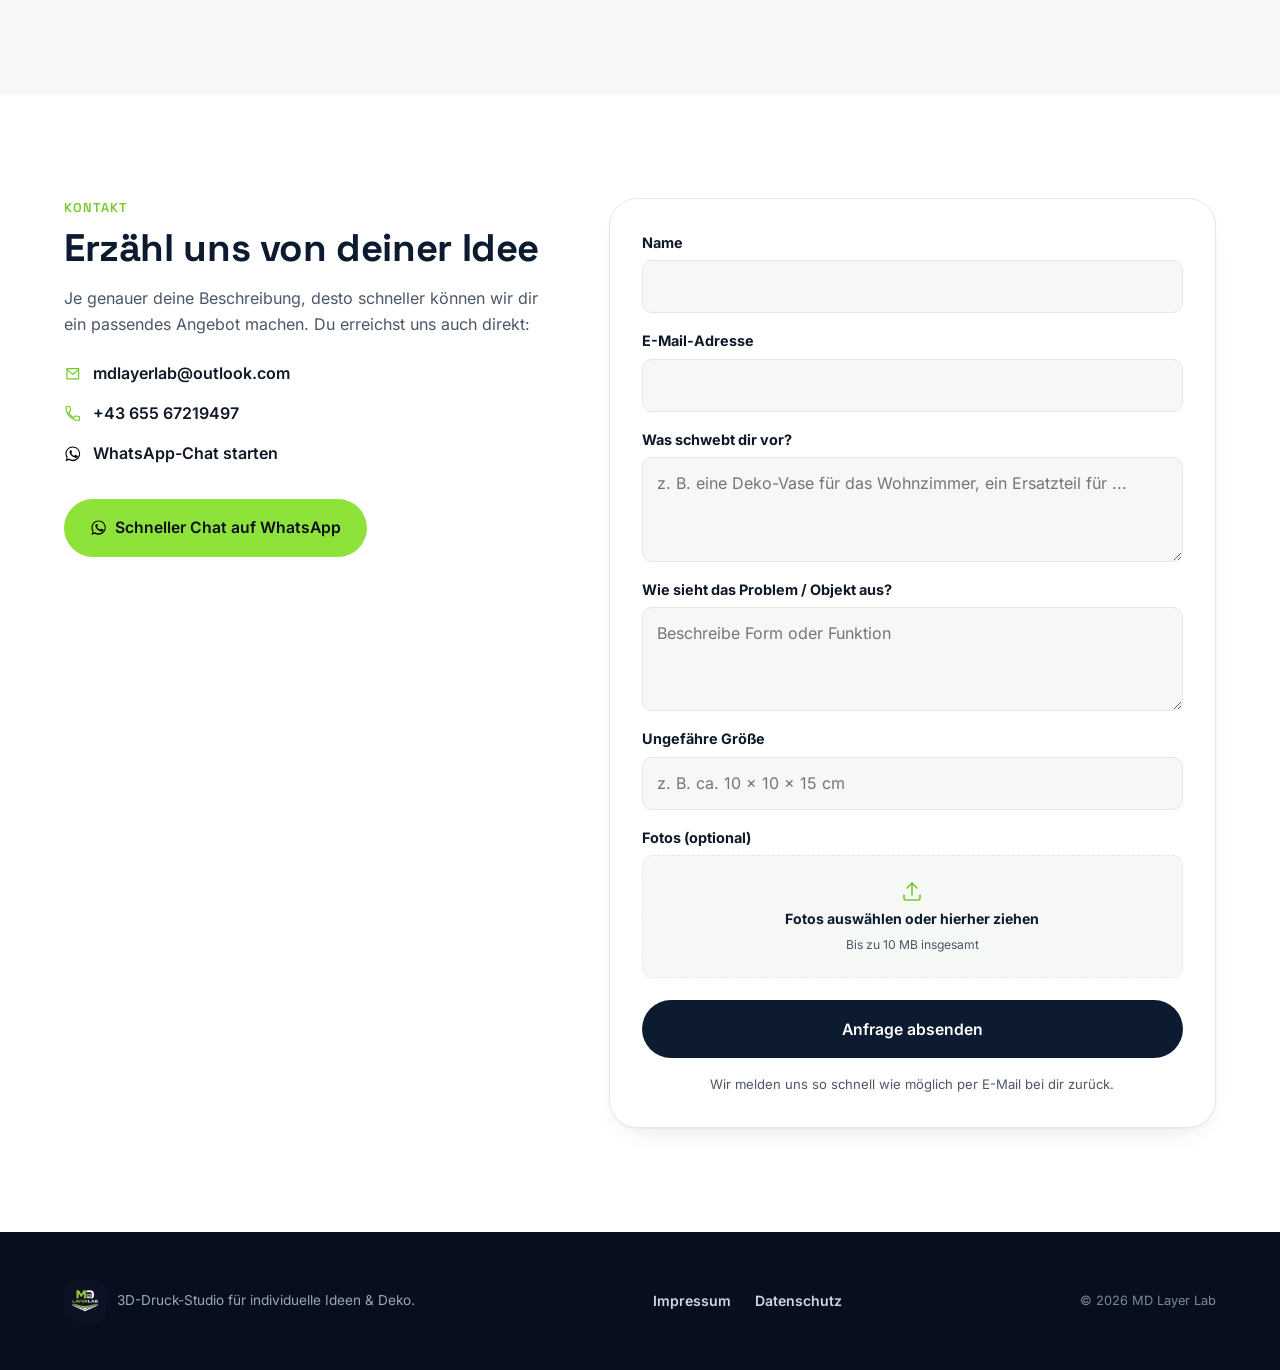
==== commit 6af79433: "Add a standalone 'coming soon' shop page Separate shop.html (not part of the main one-page site) wit" ====
--- a/index.html
+++ b/index.html
@@ -38,6 +38,7 @@
       <a href="#galerie" data-i18n="nav.gallery">Galerie</a>
       <a href="#ablauf" data-i18n="nav.process">Ablauf</a>
       <a href="#kontakt" data-i18n="nav.contact">Kontakt</a>
+      <a href="shop.html" class="nav-shop-link"><span data-i18n="nav.shop">Shop</span><em data-i18n="nav.shopBadge">bald</em></a>
     </nav>
 
     <div class="header-actions">
--- a/assets/css/style.css
+++ b/assets/css/style.css
@@ -153,6 +153,12 @@
   transform:scaleX(0);transition:transform .2s ease;transform-origin:left;
 }
 .main-nav a:hover::after{transform:scaleX(1)}
+.nav-shop-link{display:inline-flex !important;align-items:center;gap:.35rem}
+.nav-shop-link em{
+  font-style:normal;background:var(--green-500);color:var(--navy-900);
+  font-size:.68rem;font-weight:700;letter-spacing:.03em;text-transform:uppercase;
+  padding:.15rem .4rem;border-radius:999px;line-height:1;
+}
 
 .header-actions{display:flex;align-items:center;gap:.9rem}
 .lang-toggle{
@@ -525,3 +531,19 @@
 .legal p,.legal li{color:var(--ink-soft)}
 .legal a{color:var(--navy-800);text-decoration:underline}
 .back-link{display:inline-block;margin-bottom:var(--space-3);font-weight:600;text-decoration:none;color:var(--navy-800)}
+
+/* ============ Coming soon (shop) ============ */
+.coming-soon{
+  min-height:calc(100dvh - 77px);display:flex;align-items:center;justify-content:center;
+  background:radial-gradient(120% 100% at 50% 0%, var(--bg-soft), #fff 60%);
+  padding:var(--space-6) 0;
+}
+.coming-soon-inner{max-width:640px;margin:0 auto;text-align:center}
+.coming-soon h1{font-size:clamp(2rem,5vw,3rem)}
+.coming-soon .lede{color:var(--ink-soft);font-size:1.05rem;max-width:52ch;margin-left:auto;margin-right:auto}
+.coming-soon-cta{display:flex;gap:var(--space-2);justify-content:center;flex-wrap:wrap;margin:var(--space-4) 0}
+.coming-soon-badge{
+  display:inline-block;margin:0;padding:.5rem 1.1rem;border-radius:999px;
+  background:var(--navy-800);color:var(--green-500);font-weight:700;font-size:.8rem;
+  letter-spacing:.06em;text-transform:uppercase;
+}
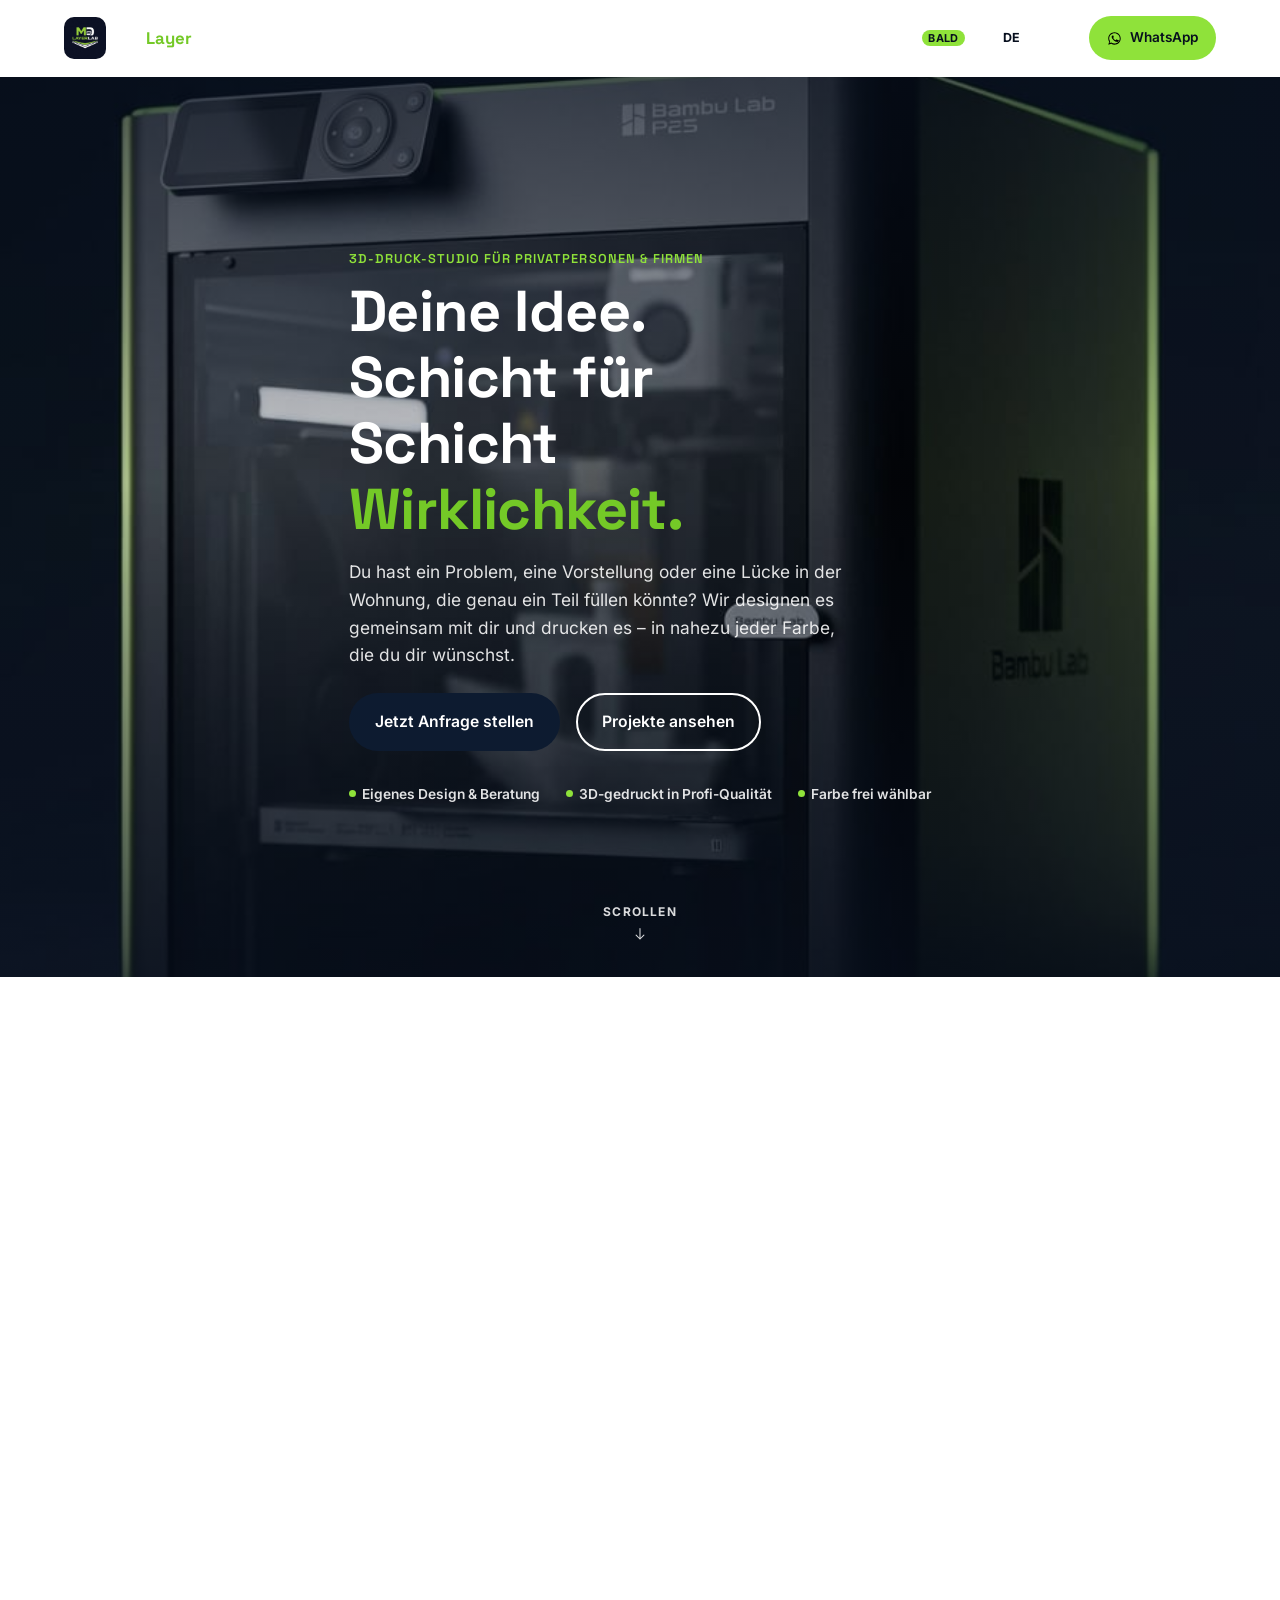
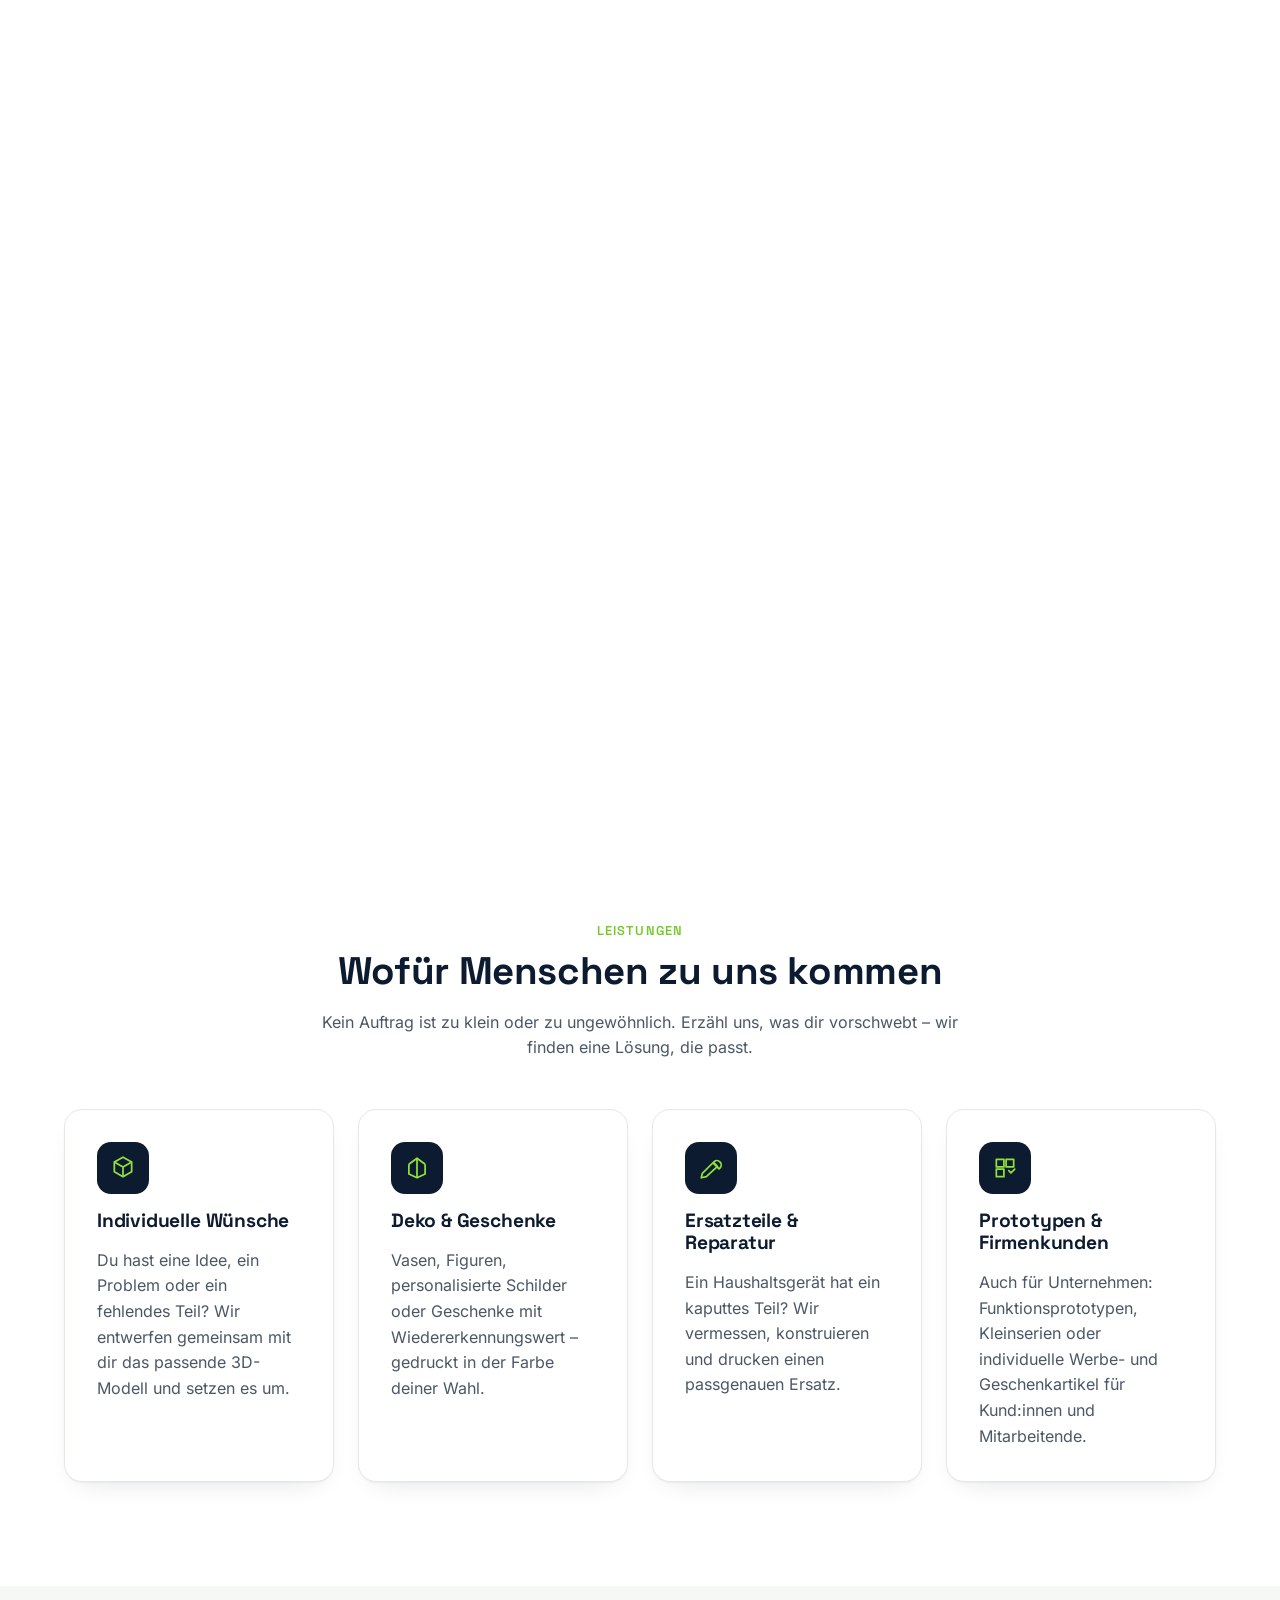
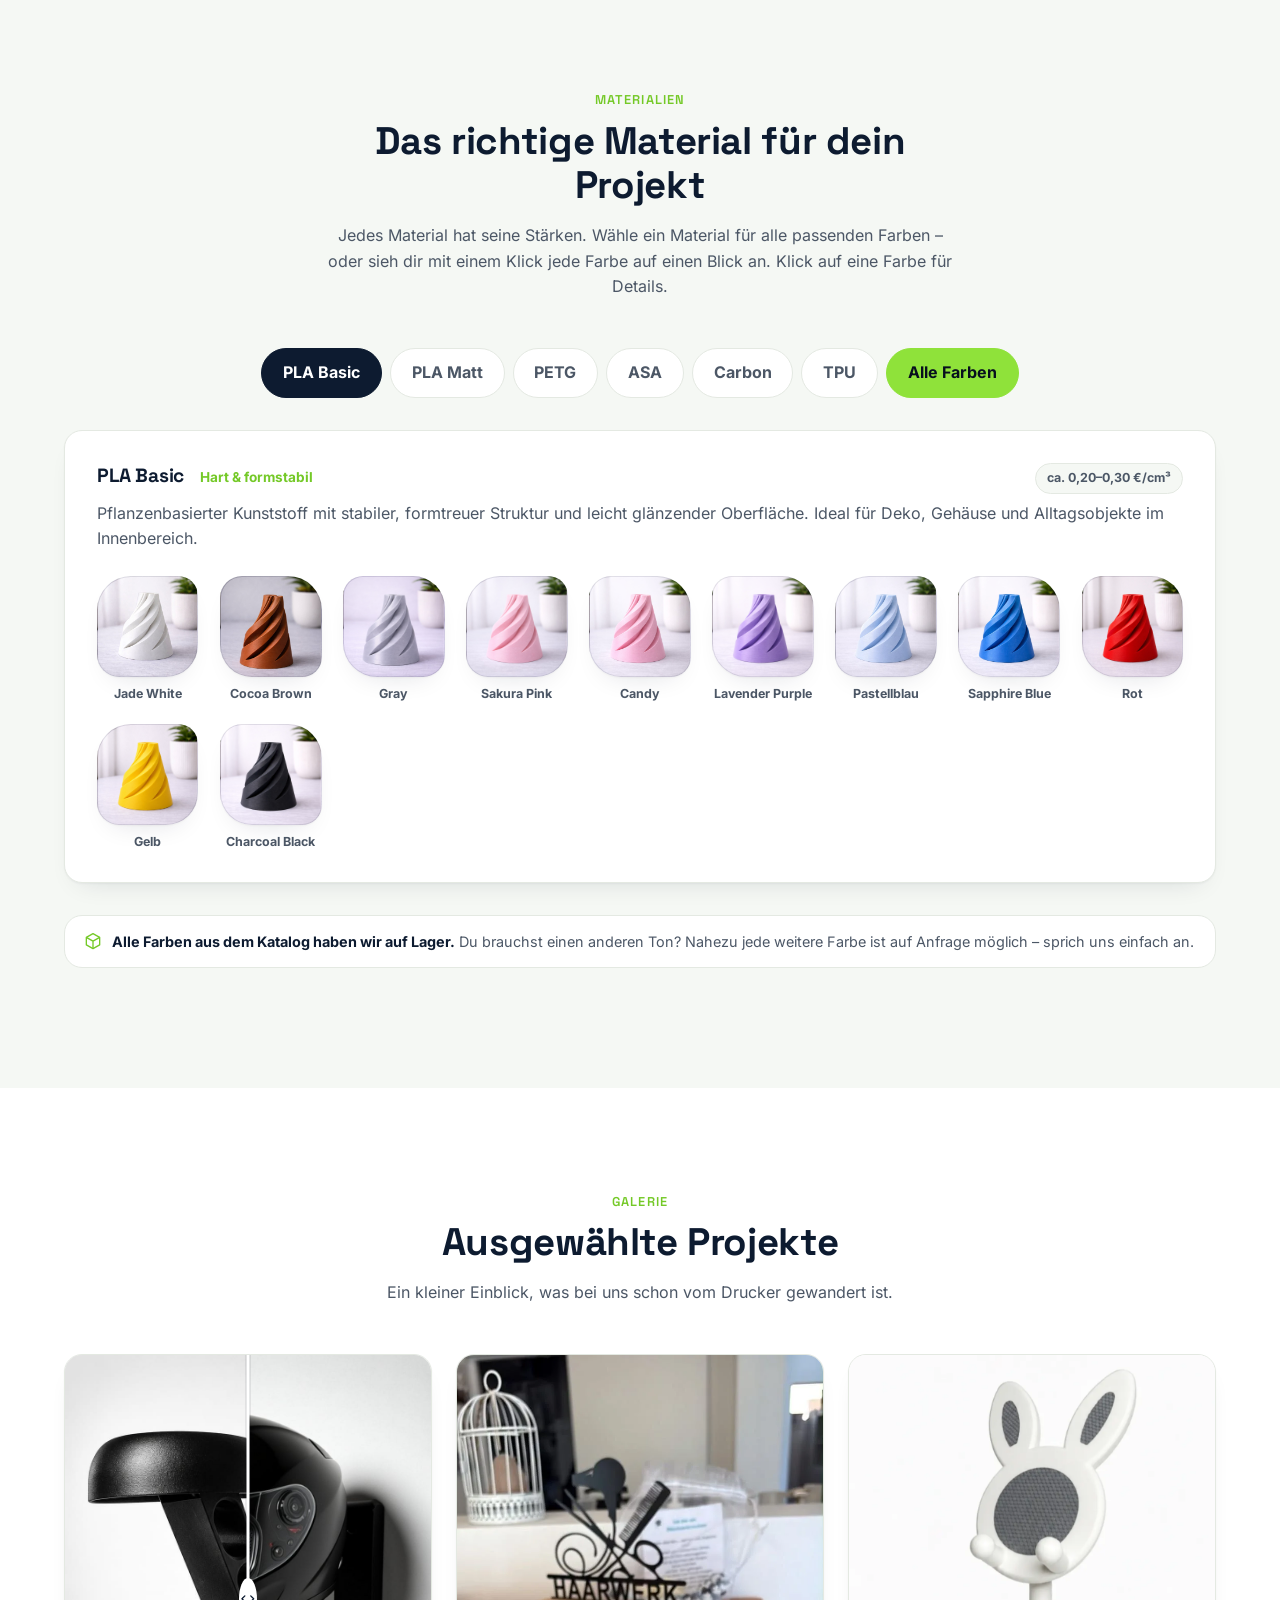
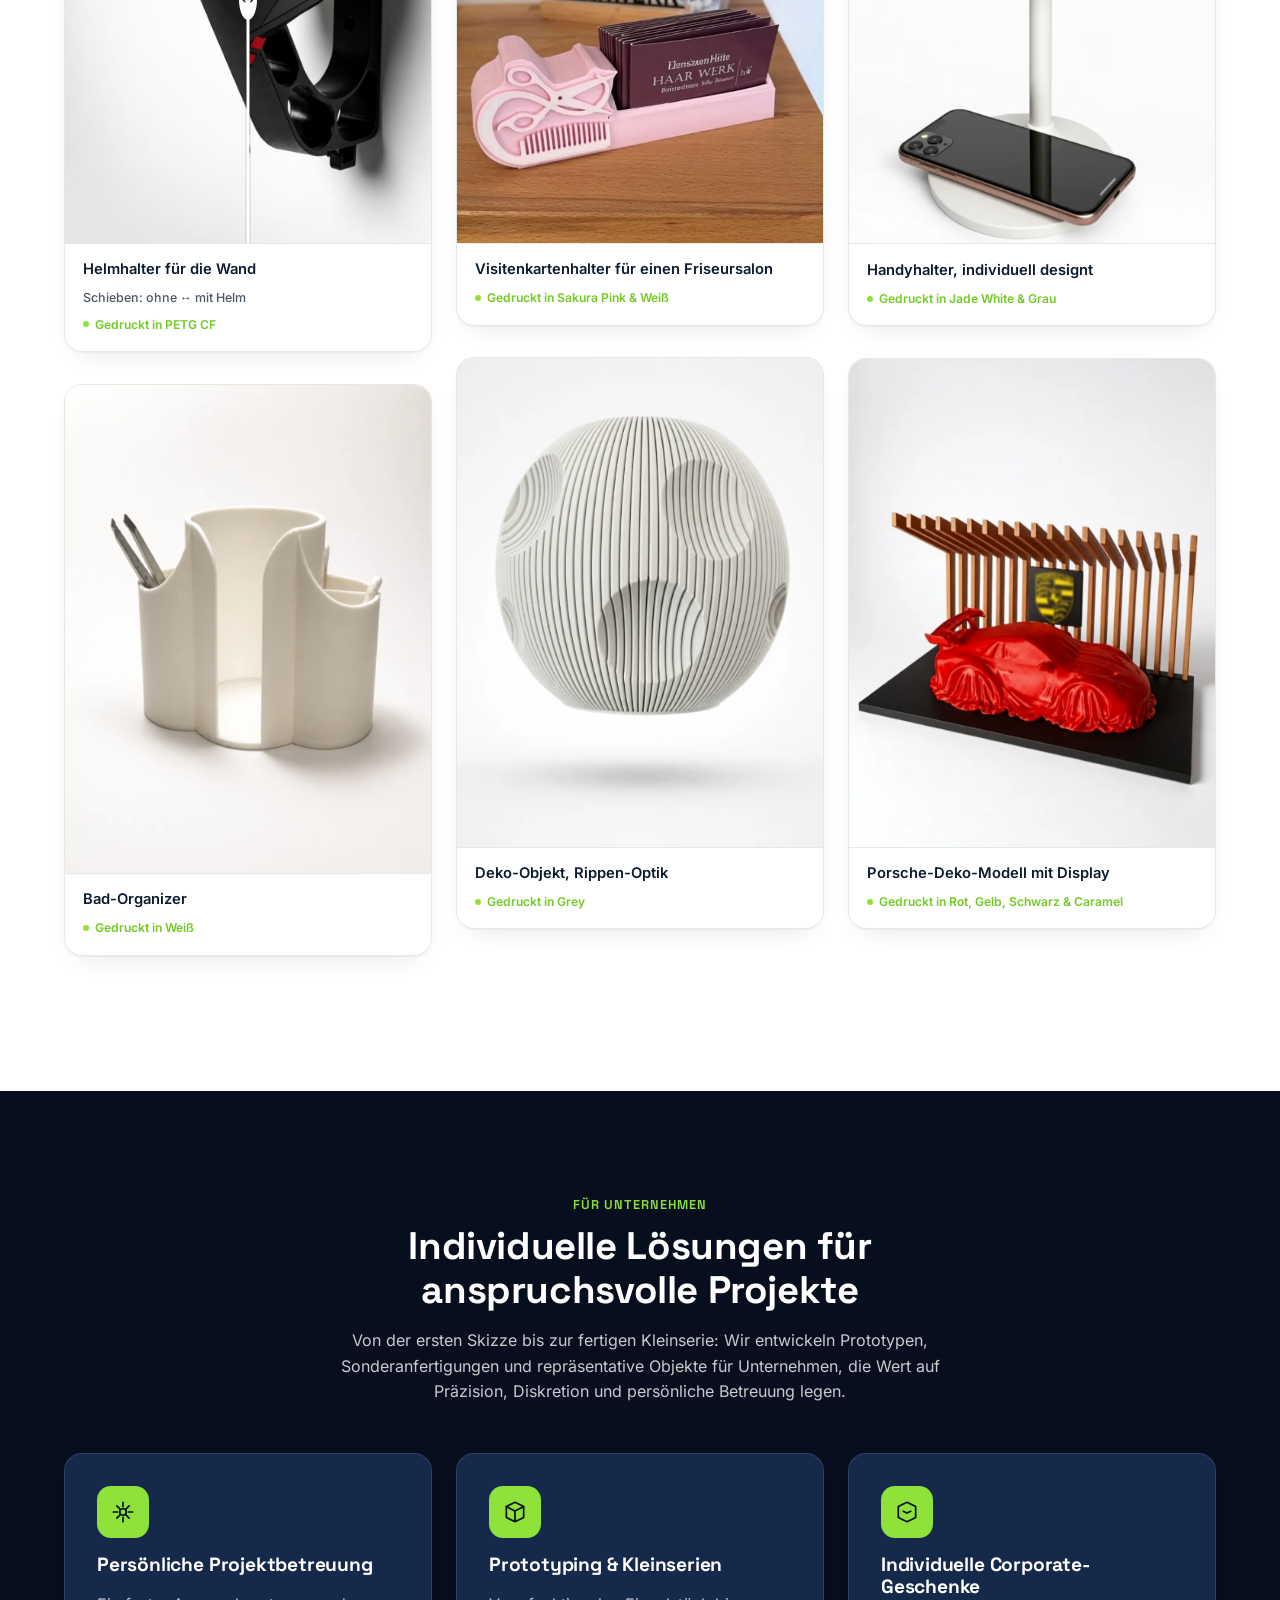
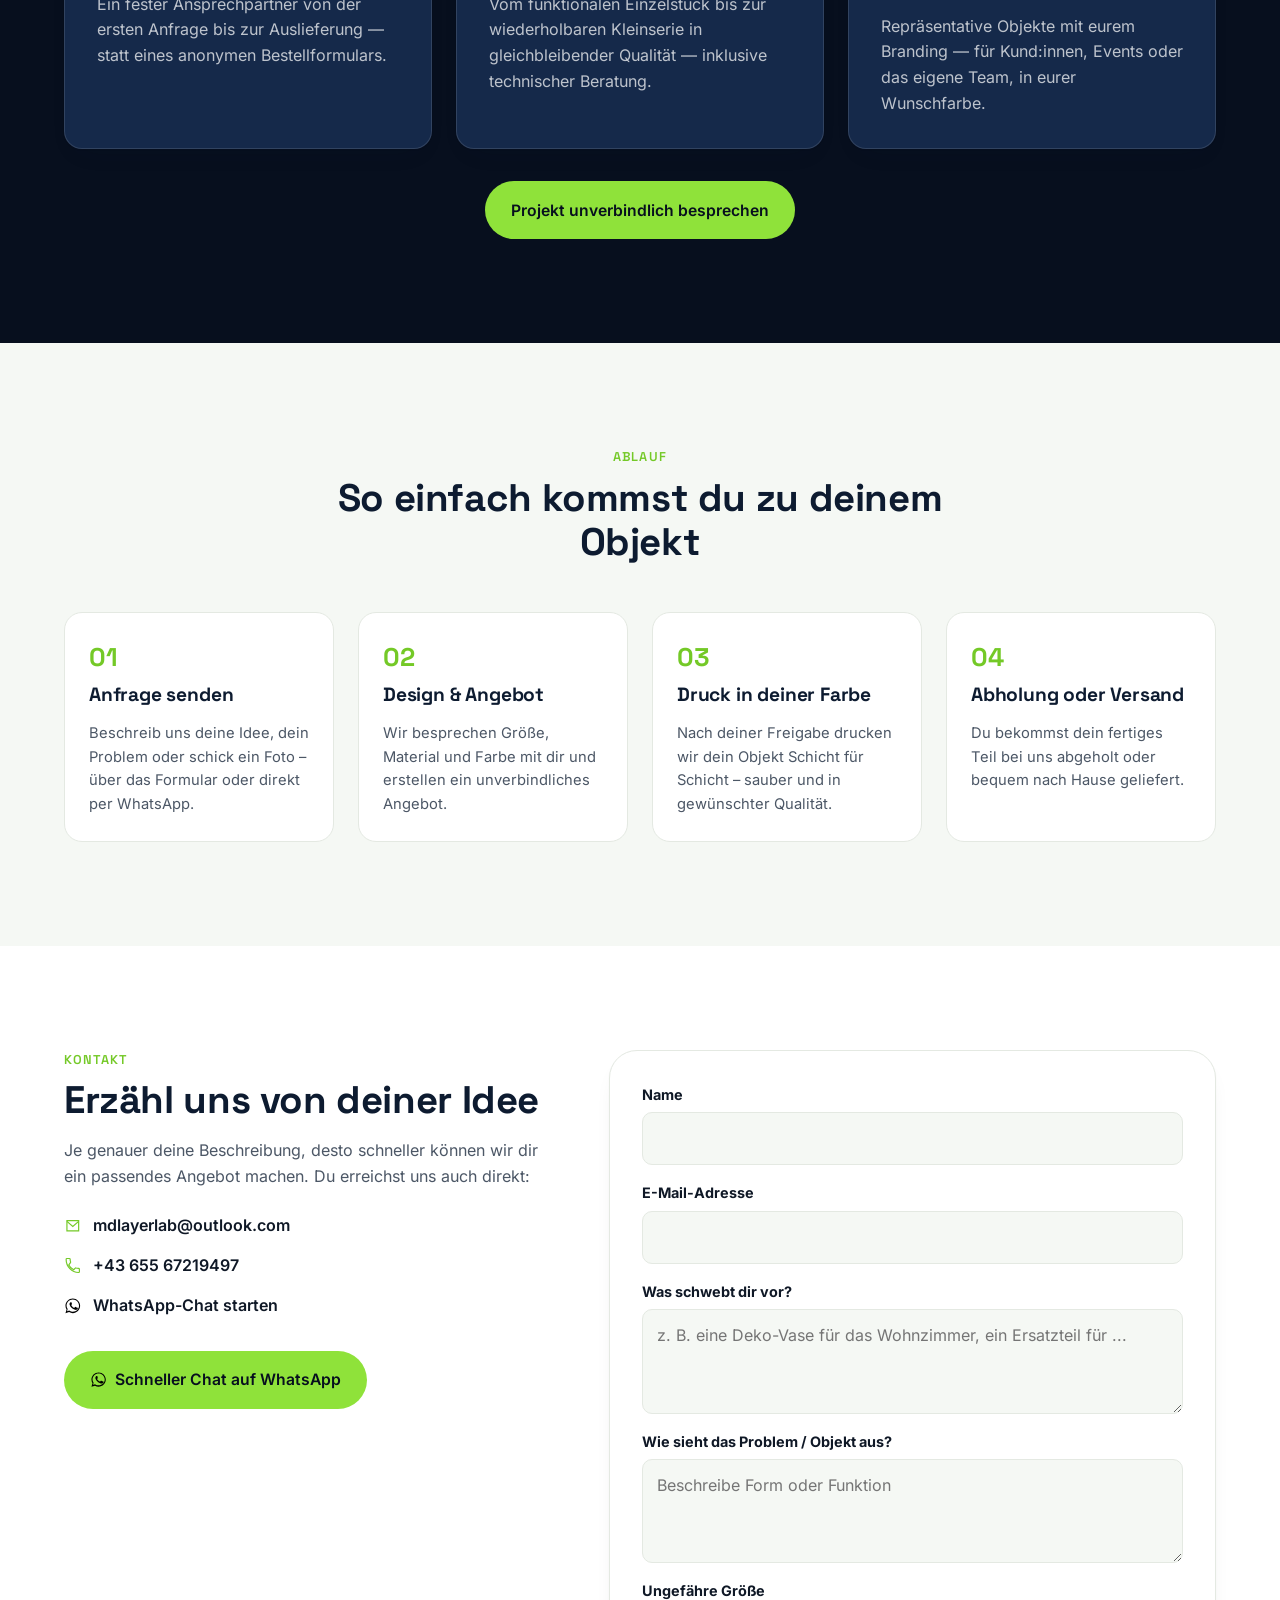
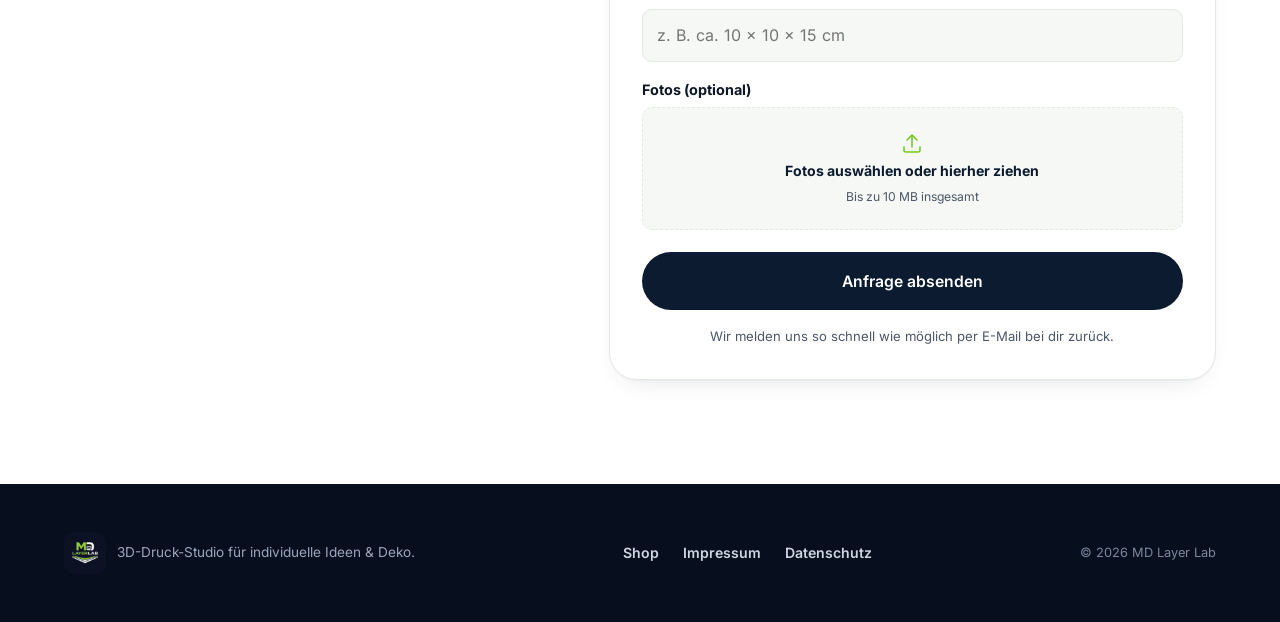
==== commit 394531a6: "Site-wide QA pass: fix broken tel links, add 404/thank-you pages, lock background scroll on mobile m" ====
--- a/index.html
+++ b/index.html
@@ -243,6 +243,43 @@
         </figcaption>
       </figure>
 
+    </div>
+  </div>
+</section>
+
+<!-- FÜR UNTERNEHMEN -->
+<section class="section section-dark" id="unternehmen">
+  <div class="wrap">
+    <div class="section-head">
+      <p class="eyebrow eyebrow-light" data-i18n="business.eyebrow">Für Unternehmen</p>
+      <h2 class="h2-light" data-i18n="business.title">Individuelle Lösungen für anspruchsvolle Projekte</h2>
+      <p class="section-lede section-lede-light" data-i18n="business.lede">Von der ersten Skizze bis zur fertigen Kleinserie: Wir entwickeln Prototypen, Sonderanfertigungen und repräsentative Objekte für Unternehmen, die Wert auf Präzision, Diskretion und persönliche Betreuung legen.</p>
+    </div>
+    <div class="cards cards-3 cards-dark">
+      <article class="card card-dark">
+        <div class="card-icon card-icon-light">
+          <svg viewBox="0 0 24 24" class="icon"><path d="M12 3v4M12 17v4M3 12h4M17 12h4M6.3 6.3l2.8 2.8M14.9 14.9l2.8 2.8M17.7 6.3l-2.8 2.8M9.1 14.9l-2.8 2.8" fill="none" stroke="currentColor" stroke-width="1.6" stroke-linecap="round"/><circle cx="12" cy="12" r="3" fill="none" stroke="currentColor" stroke-width="1.6"/></svg>
+        </div>
+        <h3 data-i18n="business.card1.title">Persönliche Projektbetreuung</h3>
+        <p data-i18n="business.card1.text">Ein fester Ansprechpartner von der ersten Anfrage bis zur Auslieferung — statt eines anonymen Bestellformulars.</p>
+      </article>
+      <article class="card card-dark">
+        <div class="card-icon card-icon-light">
+          <svg viewBox="0 0 24 24" class="icon"><path d="M4 7l8-4 8 4-8 4-8-4z" fill="none" stroke="currentColor" stroke-width="1.6" stroke-linejoin="round"/><path d="M4 7v10l8 4 8-4V7M12 11v10" fill="none" stroke="currentColor" stroke-width="1.6" stroke-linejoin="round"/></svg>
+        </div>
+        <h3 data-i18n="business.card2.title">Prototyping &amp; Kleinserien</h3>
+        <p data-i18n="business.card2.text">Vom funktionalen Einzelstück bis zur wiederholbaren Kleinserie in gleichbleibender Qualität — inklusive technischer Beratung.</p>
+      </article>
+      <article class="card card-dark">
+        <div class="card-icon card-icon-light">
+          <svg viewBox="0 0 24 24" class="icon"><path d="M20 7l-8-4-8 4v10l8 4 8-4V7z" fill="none" stroke="currentColor" stroke-width="1.6" stroke-linejoin="round"/><path d="M8 11l4 2 4-2" fill="none" stroke="currentColor" stroke-width="1.6" stroke-linejoin="round"/></svg>
+        </div>
+        <h3 data-i18n="business.card3.title">Individuelle Corporate-Geschenke</h3>
+        <p data-i18n="business.card3.text">Repräsentative Objekte mit eurem Branding — für Kund:innen, Events oder das eigene Team, in eurer Wunschfarbe.</p>
+      </article>
+    </div>
+    <div class="business-cta">
+      <a href="#kontakt" class="btn btn-whatsapp" data-i18n="business.cta">Projekt unverbindlich besprechen</a>
     </div>
   </div>
 </section>
@@ -294,7 +331,7 @@
         </li>
         <li>
           <svg viewBox="0 0 24 24" class="icon" aria-hidden="true"><path d="M6.6 10.8c1.4 2.8 3.8 5.1 6.6 6.6l2.2-2.2c.3-.3.7-.4 1-.2 1.1.4 2.3.6 3.5.6.6 0 1.1.5 1.1 1.1V20c0 .6-.5 1.1-1.1 1.1C10.7 21.1 2.9 13.3 2.9 3.1 2.9 2.5 3.4 2 4 2h3.3c.6 0 1.1.5 1.1 1.1 0 1.2.2 2.4.6 3.5.1.4 0 .8-.2 1L6.6 10.8z" fill="none" stroke="currentColor" stroke-width="1.6" stroke-linejoin="round"/></svg>
-          <a href="tel:+436556 7219497">+43 655 67219497</a>
+          <a href="tel:+4365567219497">+43 655 67219497</a>
         </li>
         <li>
           <svg viewBox="0 0 24 24" class="icon" aria-hidden="true"><path d="M17.5 14.4c-.3-.1-1.6-.8-1.9-.9-.2-.1-.4-.1-.6.1-.2.3-.7.9-.8 1-.1.2-.3.2-.5.1-.3-.1-1.2-.4-2.2-1.4-.8-.7-1.4-1.6-1.5-1.9-.2-.3 0-.4.1-.6.1-.1.3-.3.4-.5.1-.1.2-.3.2-.4.1-.2 0-.4 0-.5C11 9.2 10.5 8 10.3 7.5c-.2-.5-.4-.4-.6-.4h-.5c-.2 0-.5.1-.7.3-.2.3-1 .9-1 2.3s1 2.6 1.1 2.8c.1.2 2 3 4.8 4.3.7.3 1.2.5 1.6.6.7.2 1.3.2 1.8.1.5-.1 1.6-.7 1.9-1.3.2-.6.2-1.1.2-1.3-.1-.1-.3-.2-.5-.3z"/><path d="M12 2C6.5 2 2 6.5 2 12c0 1.9.5 3.7 1.5 5.2L2 22l4.9-1.4C8.4 21.5 10.2 22 12 22c5.5 0 10-4.5 10-10S17.5 2 12 2zm0 18c-1.6 0-3.2-.4-4.5-1.3l-.3-.2-3 .8.8-2.9-.2-.3C3.9 14.9 3.5 13.5 3.5 12 3.5 7.3 7.3 3.5 12 3.5S20.5 7.3 20.5 12 16.7 20 12 20z"/></svg>
@@ -310,6 +347,7 @@
 
     <form class="kontakt-form" id="kontaktForm" action="https://formsubmit.co/mdlayerlab@outlook.com" method="POST" enctype="multipart/form-data">
       <input type="hidden" name="_subject" value="Neue Anfrage über die Website">
+      <input type="hidden" name="_next" value="https://mt344.github.io/mdlayerlab-website/danke.html">
       <input type="hidden" name="_template" value="table">
       <input type="hidden" name="_captcha" value="false">
       <input type="text" name="_honey" class="hp-field" tabindex="-1" autocomplete="off" aria-hidden="true">
@@ -367,6 +405,7 @@
       <p data-i18n="footer.tagline">3D-Druck-Studio für individuelle Ideen &amp; Deko.</p>
     </div>
     <nav class="footer-nav" aria-label="Rechtliches">
+      <a href="shop.html" data-i18n="nav.shop">Shop</a>
       <a href="impressum.html" data-i18n="footer.impressum">Impressum</a>
       <a href="datenschutz.html" data-i18n="footer.privacy">Datenschutz</a>
     </nav>
--- a/assets/css/style.css
+++ b/assets/css/style.css
@@ -37,6 +37,8 @@
 
 *,*::before,*::after{box-sizing:border-box}
 html{scroll-behavior:smooth}
+html.scroll-locked{overflow:hidden;height:100%}
+html.scroll-locked body{overflow:hidden;height:100%}
 @media (prefers-reduced-motion: reduce){
   html{scroll-behavior:auto}
   *,*::before,*::after{animation-duration:.01ms !important;animation-iteration-count:1 !important;transition-duration:.01ms !important;scroll-behavior:auto !important}
@@ -261,9 +263,14 @@
 /* ============ Sections ============ */
 .section{padding:var(--space-7) 0}
 .section-soft{background:var(--bg-soft)}
+.section-dark{background:var(--navy-900)}
 .section-head{max-width:640px;margin:0 auto var(--space-5);text-align:center}
 .section-head.left{margin-left:0;text-align:left}
 .section-lede{color:var(--ink-soft)}
+.eyebrow-light{color:var(--green-500)}
+.h2-light{color:#fff}
+.section-lede-light{color:rgba(255,255,255,.78)}
+.business-cta{display:flex;justify-content:center;margin-top:var(--space-4)}
 
 /* ============ Cards ============ */
 .cards{display:grid;gap:var(--space-3)}
@@ -285,6 +292,11 @@
 .card-icon .icon{width:26px;height:26px}
 .card p{color:var(--ink-soft);margin-bottom:0}
 
+.card-dark{background:var(--navy-700);border-color:rgba(255,255,255,.12)}
+.card-dark h3{color:#fff}
+.card-dark p{color:rgba(255,255,255,.72)}
+.card-icon-light{background:var(--green-500);color:var(--navy-900)}
+
 /* ============ Tabs ============ */
 .tab-list{display:flex;gap:.5rem;flex-wrap:wrap;justify-content:center;margin-bottom:var(--space-4)}
 .tab-btn{
